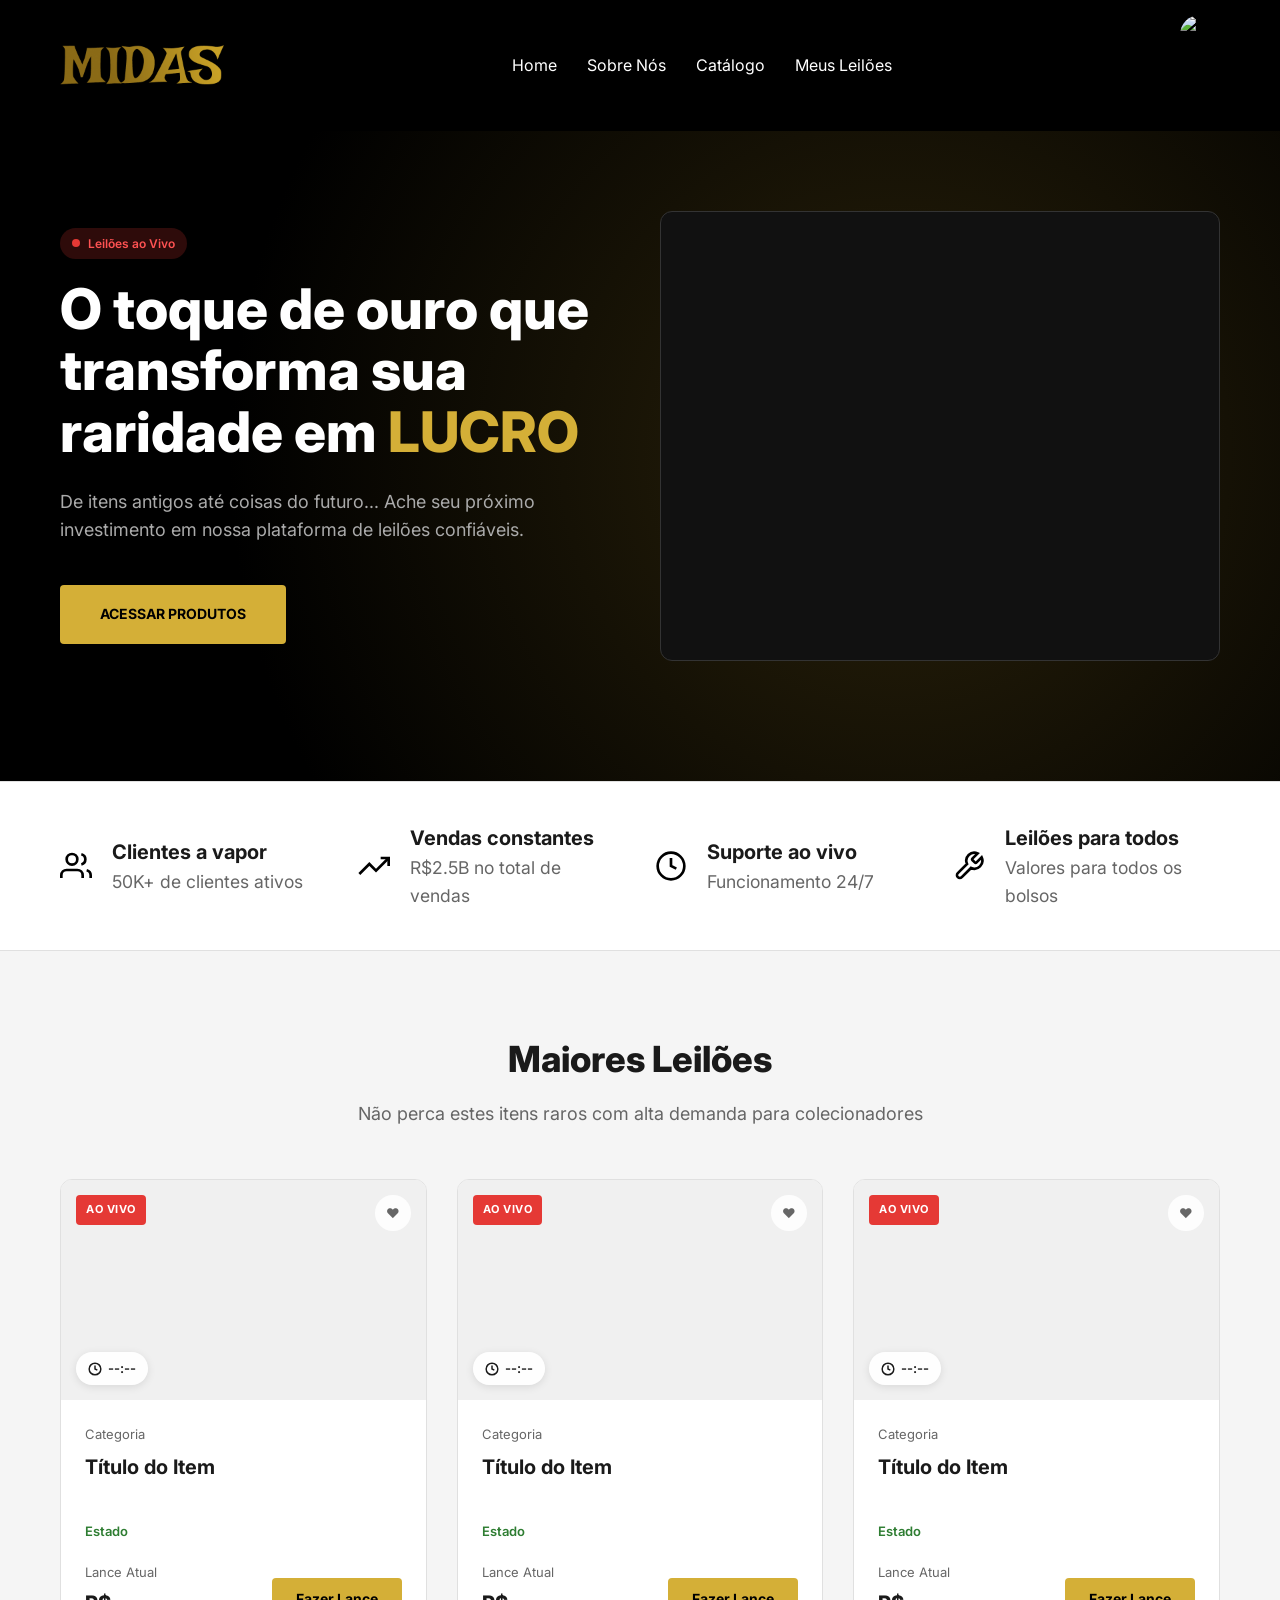
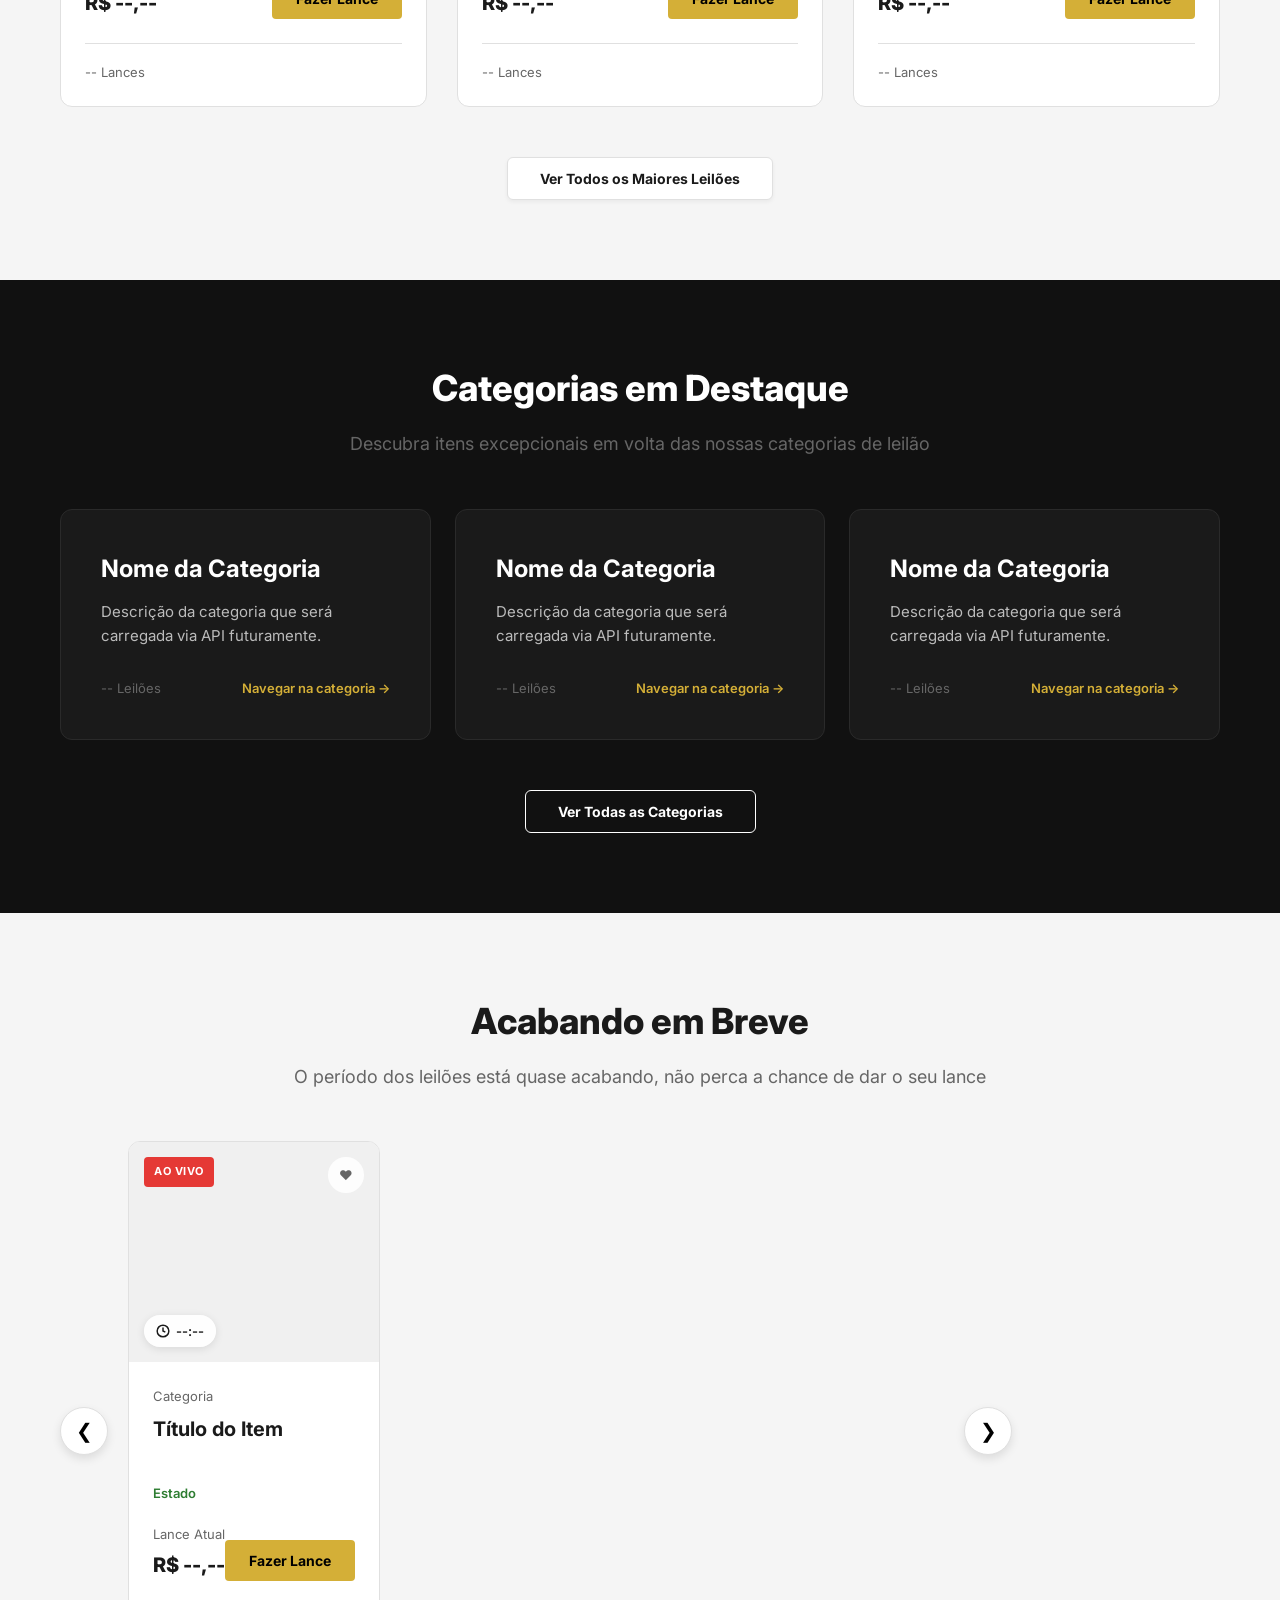
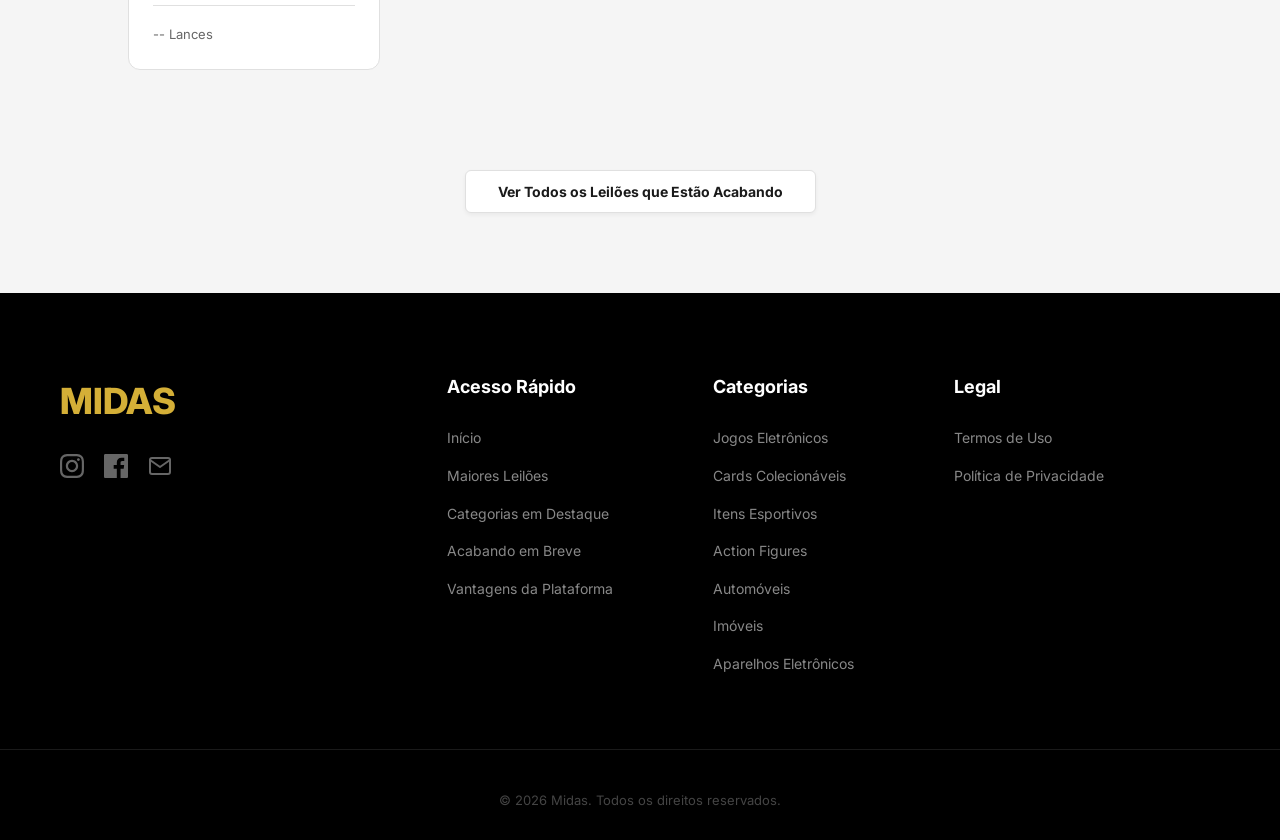
==== Midas/frontend/index.html @ 30087782 "feat(homepage-frontend): adicionando a página web da homepage" ====
<!DOCTYPE html>
<html lang="pt-BR">
<head>
    <meta charset="UTF-8">
    <meta name="viewport" content="width=device-width, initial-scale=1.0">
    <title>MIDAS - O toque de ouro em leilões</title>
    <link rel="stylesheet" href="css/style.css">
    <link rel="preconnect" href="https://fonts.googleapis.com">
    <link rel="preconnect" href="https://fonts.gstatic.com" crossorigin>
    <link href="https://fonts.googleapis.com/css2?family=Inter:wght@400;600;700;800&display=swap" rel="stylesheet">
</head>
<body>
    <header class="navbar" role="banner">
        <div class="container navbar__content">
            <a href="/" class="logo" aria-label="Midas Home">
                <img src="assets/img/logo.png" alt="MIDAS Logo">
            </a>
            <nav class="nav-links" aria-label="Navegação Principal">
                <ul>
                    <li><a href="#" aria-current="page">Home</a></li>
                    <li><a href="#">Sobre Nós</a></li>
                    <li><a href="#">Catálogo</a></li>
                    <li><a href="#">Meus Leilões</a></li>
                </ul>
            </nav>
            <div class="user-profile">
                <button aria-label="Acessar Perfil da Conta" class="profile-btn">
                    <img src="https://i.pravatar.cc/40?u=midas" alt="Foto de perfil do usuário" class="profile-img">
                </button>
            </div>
        </div>
    </header>

    <main>
        <!-- Seção Hero -->
        <section class="hero" aria-labelledby="hero-title">
            <div class="container hero__content">
                <div class="hero__text-side">
                    <div class="badge-live-label" aria-hidden="true">
                        <span class="dot"></span> Leilões ao Vivo
                    </div>
                    <h1 id="hero-title">O toque de ouro que transforma sua raridade em <span class="highlight">LUCRO</span></h1>
                    <p>De itens antigos até coisas do futuro... Ache seu próximo investimento em nossa plataforma de leilões confiáveis.</p>
                    <a href="#catalogo" class="btn-primary">Acessar produtos</a>
                </div>
                <div class="hero__image-side">
                    <div class="hero__image-placeholder" role="img" aria-label="Espaço para imagem de destaque"></div>
                </div>
            </div>
        </section>

        <!-- Seção KPIs -->
        <section class="kpis" aria-label="Estatísticas da plataforma">
            <div class="container">
                <div class="kpis__grid">
                    <div class="kpi-item">
                        <div class="kpi-icon" aria-hidden="true">
                            <svg viewBox="0 0 24 24" fill="none" stroke="black" stroke-width="2"><path d="M17 21v-2a4 4 0 0 0-4-4H5a4 4 0 0 0-4 4v2"></path><circle cx="9" cy="7" r="4"></circle><path d="M23 21v-2a4 4 0 0 0-3-3.87"></path><path d="M16 3.13a4 4 0 0 1 0 7.75"></path></svg>
                        </div>
                        <div class="kpi-info">
                            <strong>Clientes a vapor</strong>
                            <span>50K+ de clientes ativos</span>
                        </div>
                    </div>
                    <div class="kpi-item">
                        <div class="kpi-icon" aria-hidden="true">
                            <svg viewBox="0 0 24 24" fill="none" stroke="black" stroke-width="2"><polyline points="23 6 13.5 15.5 8.5 10.5 1 18"></polyline><polyline points="17 6 23 6 23 12"></polyline></svg>
                        </div>
                        <div class="kpi-info">
                            <strong>Vendas constantes</strong>
                            <span>R$2.5B no total de vendas</span>
                        </div>
                    </div>
                    <div class="kpi-item">
                        <div class="kpi-icon" aria-hidden="true">
                            <svg viewBox="0 0 24 24" fill="none" stroke="black" stroke-width="2"><circle cx="12" cy="12" r="10"></circle><polyline points="12 6 12 12 16 14"></polyline></svg>
                        </div>
                        <div class="kpi-info">
                            <strong>Suporte ao vivo</strong>
                            <span>Funcionamento 24/7</span>
                        </div>
                    </div>
                    <div class="kpi-item">
                        <div class="kpi-icon" aria-hidden="true">
                            <svg viewBox="0 0 24 24" fill="none" stroke="black" stroke-width="2"><path d="M14.7 6.3a1 1 0 0 0 0 1.4l1.6 1.6a1 1 0 0 0 1.4 0l3.77-3.77a6 6 0 0 1-7.94 7.94l-6.91 6.91a2.12 2.12 0 0 1-3-3l6.91-6.91a6 6 0 0 1 7.94-7.94l-3.76 3.76z"></path></svg>
                        </div>
                        <div class="kpi-info">
                            <strong>Leilões para todos</strong>
                            <span>Valores para todos os bolsos</span>
                        </div>
                    </div>
                </div>
            </div>
        </section>

        <!-- Seção: Maiores Leilões -->
        <section class="auctions-section" id="maiores-leiloes" aria-labelledby="title-maiores">
            <div class="container">
                <div class="section-header">
                    <h2 id="title-maiores">Maiores Leilões</h2>
                    <p>Não perca estes itens raros com alta demanda para colecionadores</p>
                </div>
                <div class="auctions-grid">
                    <!-- Template Card Padronizado (Repetido 3 vezes para layout) -->
                    <article class="auction-card">
                        <div class="card-media">
                            <span class="card-badge">AO VIVO</span>
                            <button class="card-wishlist" aria-label="Favoritar">❤</button>
                            <div class="card-timer">
                                <svg width="14" height="14" viewBox="0 0 24 24" fill="none" stroke="currentColor" stroke-width="2.5"><circle cx="12" cy="12" r="10"></circle><polyline points="12 6 12 12 16 14"></polyline></svg>
                                <span>--:--</span>
                            </div>
                        </div>
                        <div class="card-content">
                            <span class="card-category">Categoria</span>
                            <h3 class="card-title">Título do Item</h3>
                            <p class="card-status">Estado</p>
                            <div class="card-bid-info">
                                <div>
                                    <span class="bid-label">Lance Atual</span>
                                    <div class="bid-value">R$ --,--</div>
                                </div>
                                <button class="btn-bid">Fazer Lance</button>
                            </div>
                            <div class="card-footer">
                                <span class="bid-count">-- Lances</span>
                            </div>
                        </div>
                    </article>
                    <article class="auction-card">
                        <div class="card-media">
                            <span class="card-badge">AO VIVO</span>
                            <button class="card-wishlist" aria-label="Favoritar">❤</button>
                            <div class="card-timer">
                                <svg width="14" height="14" viewBox="0 0 24 24" fill="none" stroke="currentColor" stroke-width="2.5"><circle cx="12" cy="12" r="10"></circle><polyline points="12 6 12 12 16 14"></polyline></svg>
                                <span>--:--</span>
                            </div>
                        </div>
                        <div class="card-content">
                            <span class="card-category">Categoria</span>
                            <h3 class="card-title">Título do Item</h3>
                            <p class="card-status">Estado</p>
                            <div class="card-bid-info">
                                <div>
                                    <span class="bid-label">Lance Atual</span>
                                    <div class="bid-value">R$ --,--</div>
                                </div>
                                <button class="btn-bid">Fazer Lance</button>
                            </div>
                            <div class="card-footer">
                                <span class="bid-count">-- Lances</span>
                            </div>
                        </div>
                    </article>
                    <article class="auction-card">
                        <div class="card-media">
                            <span class="card-badge">AO VIVO</span>
                            <button class="card-wishlist" aria-label="Favoritar">❤</button>
                            <div class="card-timer">
                                <svg width="14" height="14" viewBox="0 0 24 24" fill="none" stroke="currentColor" stroke-width="2.5"><circle cx="12" cy="12" r="10"></circle><polyline points="12 6 12 12 16 14"></polyline></svg>
                                <span>--:--</span>
                            </div>
                        </div>
                        <div class="card-content">
                            <span class="card-category">Categoria</span>
                            <h3 class="card-title">Título do Item</h3>
                            <p class="card-status">Estado</p>
                            <div class="card-bid-info">
                                <div>
                                    <span class="bid-label">Lance Atual</span>
                                    <div class="bid-value">R$ --,--</div>
                                </div>
                                <button class="btn-bid">Fazer Lance</button>
                            </div>
                            <div class="card-footer">
                                <span class="bid-count">-- Lances</span>
                            </div>
                        </div>
                    </article>
                </div>
                <div class="section-footer">
                    <button class="btn-secondary">Ver Todos os Maiores Leilões</button>
                </div>
            </div>
        </section>

        <!-- Seção: Categorias em Destaque -->
        <section class="categories-section" aria-labelledby="title-categories">
            <div class="container">
                <div class="section-header section-header--dark">
                    <h2 id="title-categories">Categorias em Destaque</h2>
                    <p>Descubra itens excepcionais em volta das nossas categorias de leilão</p>
                </div>
                <div class="categories-grid">
                    <div class="category-card">
                        <h3>Nome da Categoria</h3>
                        <p>Descrição da categoria que será carregada via API futuramente.</p>
                        <div class="category-footer">
                            <span class="item-count">-- Leilões</span>
                            <a href="#" class="nav-link">Navegar na categoria →</a>
                        </div>
                    </div>
                    <div class="category-card">
                        <h3>Nome da Categoria</h3>
                        <p>Descrição da categoria que será carregada via API futuramente.</p>
                        <div class="category-footer">
                            <span class="item-count">-- Leilões</span>
                            <a href="#" class="nav-link">Navegar na categoria →</a>
                        </div>
                    </div>
                    <div class="category-card">
                        <h3>Nome da Categoria</h3>
                        <p>Descrição da categoria que será carregada via API futuramente.</p>
                        <div class="category-footer">
                            <span class="item-count">-- Leilões</span>
                            <a href="#" class="nav-link">Navegar na categoria →</a>
                        </div>
                    </div>
                </div>
                <div class="section-footer">
                    <button class="btn-secondary btn-secondary--white">Ver Todas as Categorias</button>
                </div>
            </div>
        </section>

        <!-- Seção: Acabando em Breve -->
        <section class="auctions-section" id="acabando-breve" aria-labelledby="title-breve">
            <div class="container">
                <div class="section-header">
                    <h2 id="title-breve">Acabando em Breve</h2>
                    <p>O período dos leilões está quase acabando, não perca a chance de dar o seu lance</p>
                </div>
                <div class="auctions-carousel">
                    <button class="carousel-control prev" aria-label="Leilão anterior">❮</button>
                    <div class="auctions-grid">
                        <!-- Template Card Padronizado (Mesmo layout do Maiores Leilões) -->
                        <article class="auction-card">
                            <div class="card-media">
                                <span class="card-badge">AO VIVO</span>
                                <button class="card-wishlist" aria-label="Favoritar">❤</button>
                                <div class="card-timer">
                                    <svg width="14" height="14" viewBox="0 0 24 24" fill="none" stroke="currentColor" stroke-width="2.5"><circle cx="12" cy="12" r="10"></circle><polyline points="12 6 12 12 16 14"></polyline></svg>
                                    <span>--:--</span>
                                </div>
                            </div>
                            <div class="card-content">
                                <span class="card-category">Categoria</span>
                                <h3 class="card-title">Título do Item</h3>
                                <p class="card-status">Estado</p>
                                <div class="card-bid-info">
                                    <div>
                                        <span class="bid-label">Lance Atual</span>
                                        <div class="bid-value">R$ --,--</div>
                                    </div>
                                    <button class="btn-bid">Fazer Lance</button>
                                </div>
                                <div class="card-footer">
                                    <span class="bid-count">-- Lances</span>
                                </div>
                            </div>
                        </article>
                    </div>
                    <button class="carousel-control next" aria-label="Próximo leilão">❯</button>
                </div>
                <div class="section-footer">
                    <button class="btn-secondary">Ver Todos os Leilões que Estão Acabando</button>
                </div>
            </div>
        </section>
    </main>

    <footer class="footer" role="contentinfo">
        <div class="container footer__content">
            <div class="footer__brand">
                <div class="logo logo--gold">MIDAS</div>
                <div class="social-links">
                    <a href="#" aria-label="Instagram">
                        <svg width="24" height="24" viewBox="0 0 24 24" fill="currentColor"><path d="M12 2.163c3.204 0 3.584.012 4.85.07 3.252.148 4.771 1.691 4.919 4.919.058 1.265.069 1.645.069 4.849 0 3.205-.012 3.584-.069 4.849-.149 3.225-1.664 4.771-4.919 4.919-1.266.058-1.644.07-4.85.07-3.204 0-3.584-.012-4.849-.07-3.26-.149-4.771-1.699-4.919-4.92-.058-1.265-.07-1.644-.07-4.849 0-3.204.013-3.583.07-4.849.149-3.227 1.664-4.771 4.919-4.919 1.266-.057 1.645-.069 4.849-.069zm0-2.163c-3.259 0-3.667.014-4.947.072-4.358.2-6.78 2.618-6.98 6.98-.059 1.281-.073 1.689-.073 4.948 0 3.259.014 3.668.072 4.948.2 4.358 2.618 6.78 6.98 6.98 1.281.058 1.689.072 4.948.072 3.259 0 3.668-.014 4.948-.072 4.354-.2 6.782-2.618 6.979-6.98.059-1.28.073-1.689.073-4.948 0-3.259-.014-3.667-.072-4.947-.196-4.354-2.617-6.78-6.979-6.98-1.281-.059-1.69-.073-4.949-.073zm0 5.838c-3.403 0-6.162 2.759-6.162 6.162s2.759 6.163 6.162 6.163 6.162-2.759 6.162-6.163-2.759-6.162-6.162-6.162zm0 10.162c-2.209 0-4-1.79-4-4 0-2.209 1.791-4 4-4s4 1.791 4 4c0 2.21-1.791 4-4 4zm6.406-11.845c-.796 0-1.441.645-1.441 1.44s.645 1.44 1.441 1.44c.795 0 1.439-.645 1.439-1.44s-.644-1.44-1.439-1.44z"/></svg>
                    </a>
                    <a href="#" aria-label="Facebook">
                        <svg width="24" height="24" viewBox="0 0 24 24" fill="currentColor"><path d="M22.675 0h-21.35c-.732 0-1.325.593-1.325 1.325v21.351c0 .731.593 1.324 1.325 1.324h11.495v-9.294h-3.128v-3.622h3.128v-2.671c0-3.1 1.893-4.788 4.659-4.788 1.325 0 2.463.099 2.795.143v3.24l-1.918.001c-1.504 0-1.795.715-1.795 1.763v2.313h3.587l-.467 3.622h-3.12v9.293h6.116c.73 0 1.323-.593 1.323-1.325v-21.35c0-.732-.593-1.325-1.325-1.325z"/></svg>
                    </a>
                    <a href="mailto:midas.leiloes@gmail.com" aria-label="E-mail">
                        <svg width="24" height="24" viewBox="0 0 24 24" fill="none" stroke="currentColor" stroke-width="2" stroke-linecap="round" stroke-linejoin="round"><path d="M4 4h16c1.1 0 2 .9 2 2v12c0 1.1-.9 2-2 2H4c-1.1 0-2-.9-2-2V6c0-1.1.9-2 2-2z"></path><polyline points="22,6 12,13 2,6"></polyline></svg>
                    </a>
                </div>
            </div>
            <div class="footer__links">
                <div class="footer__column">
                    <h3>Acesso Rápido</h3>
                    <ul>
                        <li><a href="#">Início</a></li>
                        <li><a href="#">Maiores Leilões</a></li>
                        <li><a href="#">Categorias em Destaque</a></li>
                        <li><a href="#">Acabando em Breve</a></li>
                        <li><a href="#">Vantagens da Plataforma</a></li>
                    </ul>
                </div>
                <div class="footer__column">
                    <h3>Categorias</h3>
                    <ul>
                        <li><a href="#">Jogos Eletrônicos</a></li>
                        <li><a href="#">Cards Colecionáveis</a></li>
                        <li><a href="#">Itens Esportivos</a></li>
                        <li><a href="#">Action Figures</a></li>
                        <li><a href="#">Automóveis</a></li>
                        <li><a href="#">Imóveis</a></li>
                        <li><a href="#">Aparelhos Eletrônicos</a></li>
                    </ul>
                </div>
                <div class="footer__column">
                    <h3>Legal</h3>
                    <ul>
                        <li><a href="#">Termos de Uso</a></li>
                        <li><a href="#">Política de Privacidade</a></li>
                    </ul>
                </div>
            </div>
        </div>
        <div class="footer__bottom">
            <p>&copy; 2026 Midas. Todos os direitos reservados.</p>
        </div>
    </footer>

    <script src="script.js"></script>
</body>
</html>
---- Midas/frontend/css/style.css ----
:root {
    /* Cores */
    --primary-gold: #D4AF37;
    --primary-gold-hover: #B8962E;
    --bg-dark: #000000;
    --bg-light: #FFFFFF;
    --bg-section-grey: #F5F5F5;
    --text-white: #FFFFFF;
    --text-dark: #1A1A1A;
    --text-grey: #666666;
    --card-bg: #FFFFFF;
    --border-color: #E0E0E0;
    --badge-live: #E53935;

    /* Tipografia */
    --font-main: 'Inter', -apple-system, BlinkMacSystemFont, 'Segoe UI', Roboto, sans-serif;
    
    /* Espaçamentos */
    --container-width: 1200px;
    --container-wide: 1300px;
    --section-padding: 80px 20px;
}

* {
    margin: 0;
    padding: 0;
    box-sizing: border-box;
}

body {
    font-family: var(--font-main);
    line-height: 1.6;
    color: var(--text-dark);
    background-color: var(--bg-light);
    overflow-x: hidden;
}

.container {
    max-width: var(--container-width);
    margin: 0 auto;
    padding: 0 20px;
}

.container--wide {
    max-width: var(--container-wide);
}

/* Acessibilidade */
:focus-visible {
    outline: 3px solid var(--primary-gold);
    outline-offset: 2px;
}

.sr-only {
    position: absolute;
    width: 1px;
    height: 1px;
    padding: 0;
    margin: -1px;
    overflow: hidden;
    clip: rect(0, 0, 0, 0);
    white-space: nowrap;
    border-width: 0;
}

a {
    text-decoration: none;
    color: inherit;
    transition: all 0.3s ease;
}

button {
    cursor: pointer;
    border: none;
    background: none;
    font-family: inherit;
    transition: all 0.3s ease;
}

ul {
    list-style: none;
}

img {
    max-width: 100%;
    display: block;
}

/* Navbar */
.navbar {
    background-color: var(--bg-dark);
    color: var(--text-white);
    padding: 15px 0;
    position: sticky;
    top: 0;
    z-index: 1000;
}

.navbar__content {
    display: flex;
    justify-content: space-between;
    align-items: center;
}

.logo img {
    height: 40px;
    width: auto;
}

.nav-links ul {
    display: flex;
    gap: 30px;
}

.nav-links a:hover {
    color: var(--primary-gold);
}

.profile-img {
    width: 40px;
    height: 40px;
    border-radius: 50%;
    border: none;
    transition: transform 0.3s ease, filter 0.3s ease;
}

.profile-btn:hover .profile-img {
    transform: scale(1.1);
    filter: brightness(1.2);
}

/* Hero Section */
.hero {
    background: radial-gradient(circle at 70% 50%, #2a220a 0%, #000000 70%);
    color: var(--text-white);
    padding: 80px 0 120px;
    overflow: hidden;
    position: relative;
}

.hero__content {
    display: flex;
    align-items: center;
    gap: 40px;
}

.hero__text-side {
    flex: 1;
}

.badge-live-label {
    display: inline-flex;
    align-items: center;
    gap: 8px;
    background: rgba(229, 57, 53, 0.2);
    color: #ff5252;
    padding: 6px 12px;
    border-radius: 20px;
    font-size: 12px;
    font-weight: 600;
    margin-bottom: 20px;
}

.badge-live-label .dot {
    width: 8px;
    height: 8px;
    background-color: var(--badge-live);
    border-radius: 50%;
    animation: pulse 1.5s infinite;
}

@keyframes pulse {
    0% { transform: scale(0.9); opacity: 1; }
    50% { transform: scale(1.2); opacity: 0.5; }
    100% { transform: scale(0.9); opacity: 1; }
}

.hero h1 {
    font-size: 56px;
    font-weight: 800;
    line-height: 1.1;
    margin-bottom: 24px;
}

.hero .highlight {
    color: var(--primary-gold);
}

.hero p {
    font-size: 18px;
    color: #AAA;
    margin-bottom: 40px;
    max-width: 500px;
}

.btn-primary {
    display: inline-block;
    background-color: var(--primary-gold);
    color: var(--bg-dark);
    padding: 18px 40px;
    border-radius: 4px;
    font-weight: 700;
    text-transform: uppercase;
    font-size: 14px;
    transition: all 0.4s cubic-bezier(0.25, 0.46, 0.45, 0.94);
}

.btn-primary:hover {
    background-color: var(--primary-gold-hover);
    transform: translateY(-4px);
    box-shadow: 0 10px 20px rgba(212, 175, 55, 0.3);
}

.hero__image-side {
    flex: 1;
}

.hero__image-placeholder {
    width: 100%;
    height: 450px;
    background: #111;
    border-radius: 12px;
    border: 1px solid #333;
}

/* KPIs Section */
.kpis {
    padding: 40px 0;
    background: var(--bg-light);
    border-top: 1px solid var(--border-color);
    border-bottom: 1px solid var(--border-color);
    position: relative;
    z-index: 10;
}

.kpis__grid {
    display: grid;
    grid-template-columns: repeat(4, 1fr);
    gap: 30px;
    background: transparent;
    padding: 0;
}

.kpi-item {
    display: flex;
    align-items: center;
    gap: 20px;
}

.kpi-icon {
    width: 32px;
    height: 32px;
    display: flex;
    align-items: center;
    justify-content: center;
    flex-shrink: 0;
}

.kpi-icon svg {
    width: 100%;
    height: 100%;
}

.kpi-info strong {
    display: block;
    font-size: 1.25rem;
    font-weight: 700;
}

.kpi-info span {
    font-size: 1.1rem;
    color: var(--text-grey);
}

/* Sections General */
.auctions-section {
    padding: var(--section-padding);
    background-color: var(--bg-section-grey);
}

.section-header {
    text-align: center;
    margin-bottom: 50px;
    width: 100%;
}

.section-header h2 {
    font-size: 36px;
    font-weight: 800;
    margin-bottom: 12px;
    text-align: center;
}

.section-header p {
    color: var(--text-grey);
    font-size: 18px;
    text-align: center;
}

.auctions-grid {
    display: grid;
    grid-template-columns: repeat(3, 1fr);
    gap: 30px;
    margin-bottom: 50px; /* Espaço para o botão */
}

.section-footer {
    text-align: center;
    width: 100%;
    display: flex;
    justify-content: center;
}

.btn-secondary {
    background: #FFFFFF;
    border: 1px solid #E0E0E0;
    padding: 12px 32px;
    border-radius: 6px;
    font-weight: 700;
    font-size: 14px;
    color: #1A1A1A;
    box-shadow: 0 2px 4px rgba(0,0,0,0.05);
    display: inline-block;
    transition: all 0.3s ease;
}

.btn-secondary:hover {
    background: #F5F5F5;
    border-color: #CCCCCC;
    transform: translateY(-2px);
    box-shadow: 0 4px 8px rgba(0,0,0,0.1);
}

.btn-secondary--white {
    background: transparent;
    color: #FFFFFF;
    border-color: #FFFFFF;
    box-shadow: none;
}

.btn-secondary--white:hover {
    background: rgba(255, 255, 255, 0.1);
    border-color: #FFFFFF;
}

/* Auction Card */
.auction-card {
    background: var(--card-bg);
    border: 1px solid var(--border-color);
    border-radius: 12px;
    overflow: hidden;
    transition: transform 0.3s ease, box-shadow 0.3s ease;
}

.auction-card:hover {
    transform: translateY(-8px);
    box-shadow: 0 20px 30px rgba(0,0,0,0.08);
}

.card-media {
    position: relative;
    height: 220px;
    background: #F0F0F0;
}

.card-badge {
    position: absolute;
    top: 15px;
    left: 15px;
    background: var(--badge-live);
    color: white;
    padding: 6px 10px;
    border-radius: 4px;
    font-size: 11px;
    font-weight: 700;
    letter-spacing: 0.5px;
}

.card-wishlist {
    position: absolute;
    top: 15px;
    right: 15px;
    background: rgba(255,255,255,0.9);
    width: 36px;
    height: 36px;
    border-radius: 50%;
    display: flex;
    align-items: center;
    justify-content: center;
    color: #666;
}

.card-timer {
    position: absolute;
    bottom: 15px;
    left: 15px;
    background: rgba(255,255,255,0.95);
    padding: 6px 12px;
    border-radius: 20px;
    font-size: 13px;
    font-weight: 600;
    display: flex;
    align-items: center;
    gap: 6px;
    box-shadow: 0 2px 8px rgba(0,0,0,0.1);
}

.card-content {
    padding: 24px;
}

.card-category {
    font-size: 13px;
    color: var(--text-grey);
    margin-bottom: 8px;
    display: block;
}

.card-title {
    font-size: 20px;
    font-weight: 700;
    margin-bottom: 12px;
    height: 56px;
    line-height: 1.4;
    overflow: hidden;
}

.card-status {
    font-size: 13px;
    color: #2E7D32;
    font-weight: 600;
    margin-bottom: 20px;
}

.card-bid-info {
    display: flex;
    justify-content: space-between;
    align-items: flex-end;
    margin-bottom: 24px;
}

.bid-label {
    font-size: 13px;
    color: var(--text-grey);
    display: block;
    margin-bottom: 4px;
}

.bid-value {
    font-size: 20px;
    font-weight: 800;
}

.btn-bid {
    background: var(--primary-gold);
    color: var(--bg-dark);
    padding: 12px 24px;
    border-radius: 4px;
    font-weight: 700;
    font-size: 14px;
}

.btn-bid:hover {
    background: var(--primary-gold-hover);
}

.card-footer {
    display: flex;
    justify-content: space-between;
    align-items: center;
    padding-top: 18px;
    border-top: 1px solid var(--border-color);
}

.bid-count {
    font-size: 13px;
    color: var(--text-grey);
}

/* Categories Section */
.categories-section {
    background-color: #111;
    color: var(--text-white);
    padding: var(--section-padding);
}

.categories-grid {
    display: grid;
    grid-template-columns: repeat(3, 1fr);
    gap: 24px;
    margin-bottom: 50px;
}

.category-card {
    background: #1A1A1A;
    padding: 40px;
    border-radius: 12px;
    border: 1px solid #2A2A2A;
    transition: all 0.3s ease;
}

.category-card:hover {
    border-color: #FFFFFF;
    background: #222;
    transform: translateY(-5px);
}

.category-card h3 {
    color: #FFFFFF;
    font-size: 24px;
    margin-bottom: 12px;
    text-align: left;
}

.category-card p {
    font-size: 15px;
    color: #BBBBBB;
    margin-bottom: 30px;
    line-height: 1.6;
    text-align: left;
}

.category-footer {
    display: flex;
    justify-content: space-between;
    align-items: center;
}

.item-count {
    font-size: 13px;
    color: #666;
}

.nav-link {
    color: var(--primary-gold);
    font-weight: 600;
    font-size: 13px;
}

/* Carrossel */
.auctions-carousel {
    position: relative;
    display: flex;
    align-items: center;
    gap: 20px;
    margin-bottom: 50px;
}

.carousel-control {
    flex-shrink: 0;
    width: 48px;
    height: 48px;
    border-radius: 50%;
    border: 1px solid var(--border-color);
    background: white;
    display: flex;
    align-items: center;
    justify-content: center;
    box-shadow: 0 4px 10px rgba(0,0,0,0.1);
    z-index: 5;
    font-size: 20px;
}

.carousel-control:hover {
    background: var(--primary-gold);
    color: var(--bg-dark);
    border-color: var(--primary-gold);
}

#grid-breve {
    flex: 1;
    margin-bottom: 0; /* No carrossel o margin é do container */
}

/* Footer */
.footer {
    background: var(--bg-dark);
    color: var(--text-white);
    padding: 80px 0 30px;
}

.footer__content {
    display: flex;
    justify-content: space-between;
    margin-bottom: 60px;
}

.footer__brand {
    flex: 1;
}

.logo--gold {
    color: var(--primary-gold);
    font-size: 36px;
    font-weight: 800;
    margin-bottom: 24px;
}

.social-links {
    display: flex;
    gap: 20px;
}

.social-links a {
    color: #666;
}

.social-links a:hover {
    color: var(--primary-gold);
}

.footer__links {
    display: flex;
    gap: 100px;
    flex: 2;
}

.footer__column h3 {
    font-size: 18px;
    margin-bottom: 24px;
    color: var(--text-white);
    font-weight: 700;
}

.footer__column ul li {
    margin-bottom: 12px;
}

.footer__column a {
    color: #888;
    font-size: 14px;
}

.footer__column a:hover {
    color: var(--primary-gold);
}

.footer__bottom {
    text-align: center;
    padding-top: 40px;
    border-top: 1px solid #1A1A1A;
    color: #444;
    font-size: 13px;
}

/* Responsive */
@media (max-width: 1100px) {
    .kpis__grid {
        grid-template-columns: repeat(2, 1fr);
    }
}

@media (max-width: 992px) {
    .auctions-grid, .categories-grid {
        grid-template-columns: repeat(2, 1fr);
    }
    .hero h1 {
        font-size: 42px;
    }
}

@media (max-width: 600px) {
    .auctions-grid, .categories-grid, .kpis__grid {
        grid-template-columns: 1fr;
    }
    .nav-links {
        display: none;
    }
    .footer__content {
        flex-direction: column;
        gap: 40px;
    }
    .footer__links {
        flex-direction: column;
        gap: 40px;
    }
}
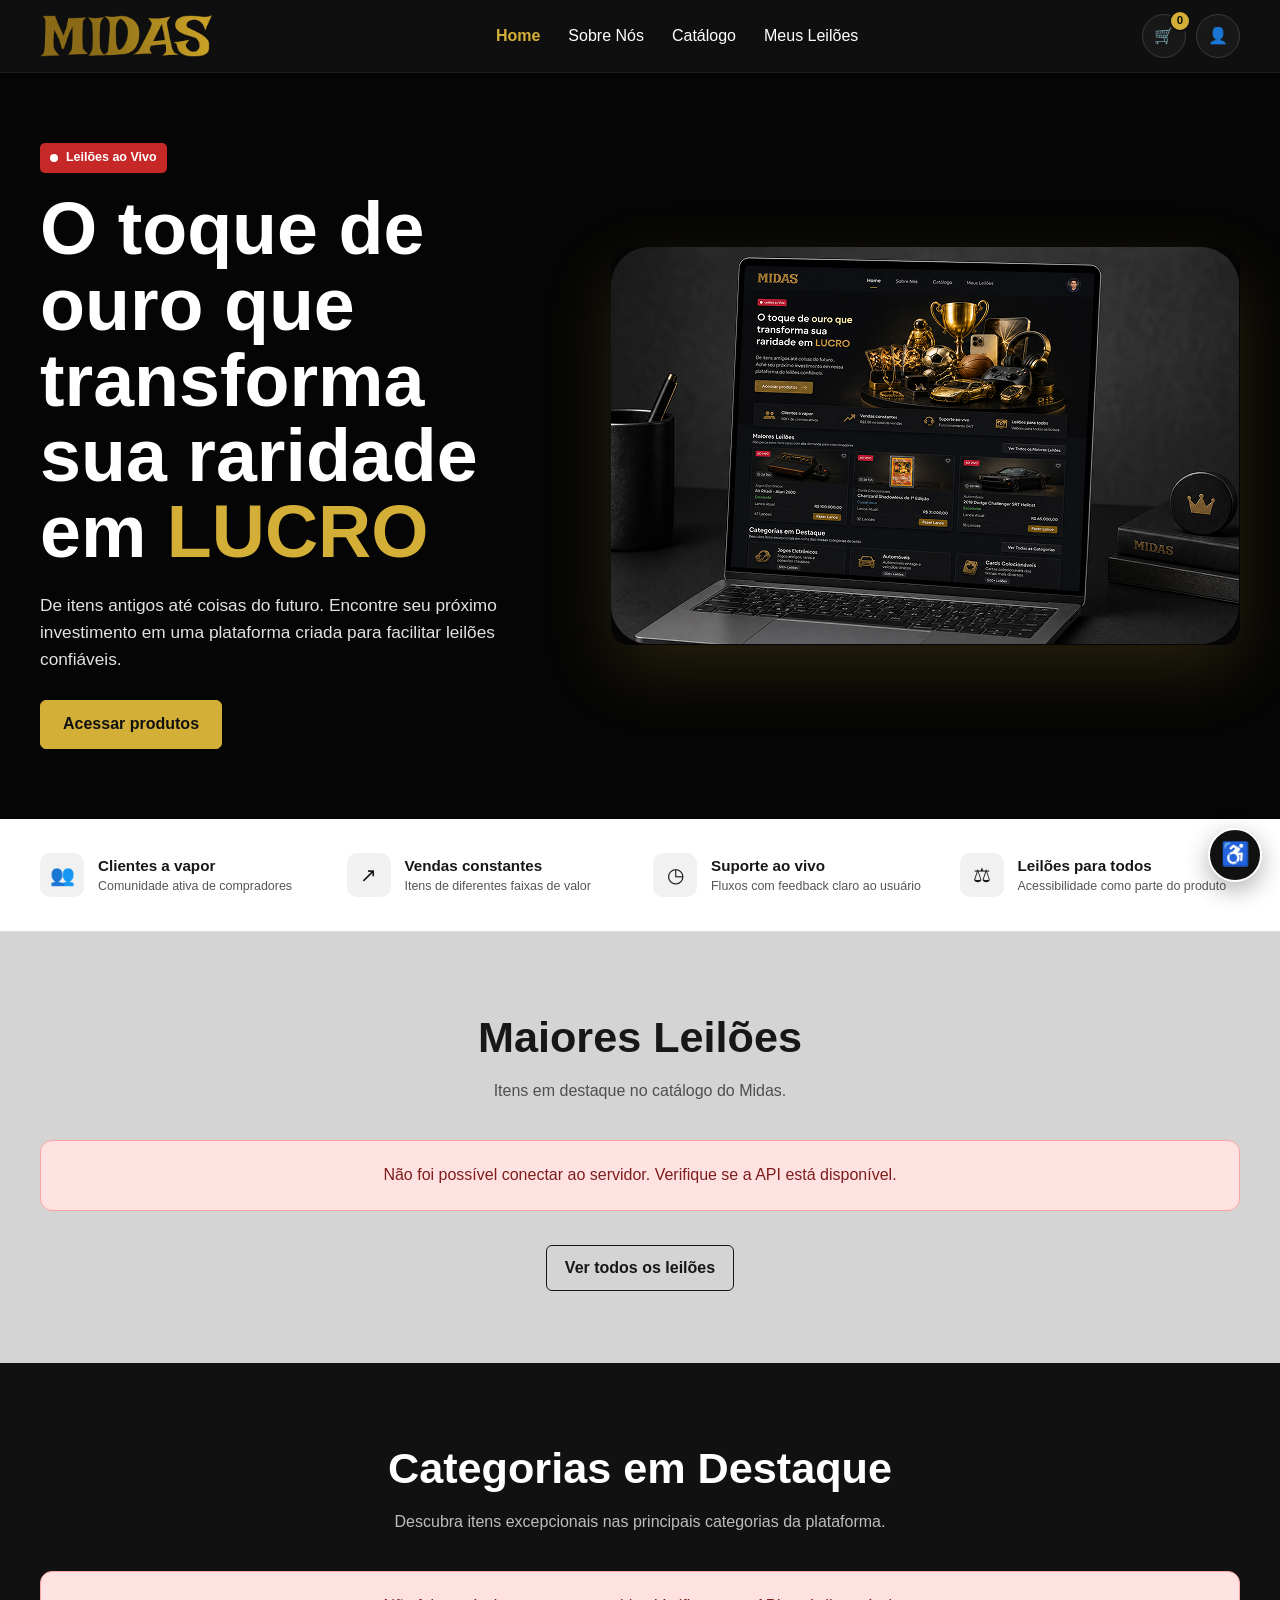
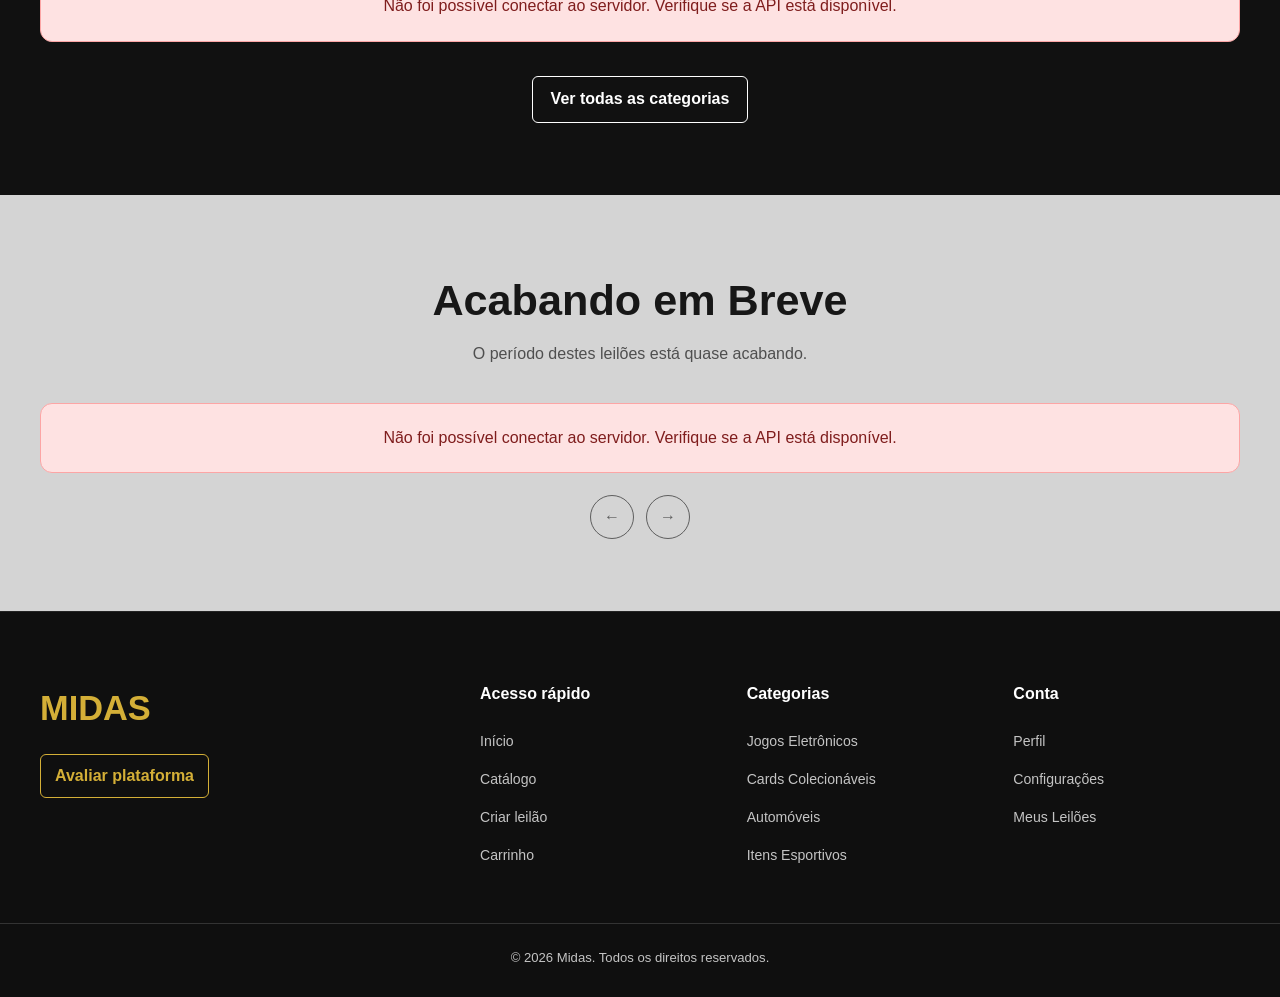
==== commit 08cf97da: "feat: implementa páginas e estrutura do frontend" ====
--- a/Midas/frontend/index.html
+++ b/Midas/frontend/index.html
@@ -3,325 +3,81 @@
 <head>
     <meta charset="UTF-8">
     <meta name="viewport" content="width=device-width, initial-scale=1.0">
-    <title>MIDAS - O toque de ouro em leilões</title>
+    <meta name="description" content="Midas, plataforma de leilões online e compra imediata de itens selecionados.">
+    <title>Midas - O toque de ouro em leilões</title>
     <link rel="stylesheet" href="css/style.css">
-    <link rel="preconnect" href="https://fonts.googleapis.com">
-    <link rel="preconnect" href="https://fonts.gstatic.com" crossorigin>
-    <link href="https://fonts.googleapis.com/css2?family=Inter:wght@400;600;700;800&display=swap" rel="stylesheet">
+    <link rel="stylesheet" href="css/home.css">
 </head>
-<body>
-    <header class="navbar" role="banner">
-        <div class="container navbar__content">
-            <a href="/" class="logo" aria-label="Midas Home">
-                <img src="assets/img/logo.png" alt="MIDAS Logo">
-            </a>
-            <nav class="nav-links" aria-label="Navegação Principal">
-                <ul>
-                    <li><a href="#" aria-current="page">Home</a></li>
-                    <li><a href="#">Sobre Nós</a></li>
-                    <li><a href="#">Catálogo</a></li>
-                    <li><a href="#">Meus Leilões</a></li>
-                </ul>
-            </nav>
-            <div class="user-profile">
-                <button aria-label="Acessar Perfil da Conta" class="profile-btn">
-                    <img src="https://i.pravatar.cc/40?u=midas" alt="Foto de perfil do usuário" class="profile-img">
-                </button>
-            </div>
-        </div>
-    </header>
+<body class="home-page" data-root="." data-page="home">
+    <a class="skip-link" href="#conteudo-principal">Pular para o conteúdo principal</a>
+    <header class="navbar" data-site-header></header>
 
-    <main>
-        <!-- Seção Hero -->
+    <main id="conteudo-principal" tabindex="-1">
+        <p id="home-status" class="sr-only" role="status" aria-live="polite"></p>
         <section class="hero" aria-labelledby="hero-title">
             <div class="container hero__content">
                 <div class="hero__text-side">
-                    <div class="badge-live-label" aria-hidden="true">
-                        <span class="dot"></span> Leilões ao Vivo
-                    </div>
+                    <div class="badge-live-label"><span class="dot" aria-hidden="true"></span> Leilões ao Vivo</div>
                     <h1 id="hero-title">O toque de ouro que transforma sua raridade em <span class="highlight">LUCRO</span></h1>
-                    <p>De itens antigos até coisas do futuro... Ache seu próximo investimento em nossa plataforma de leilões confiáveis.</p>
-                    <a href="#catalogo" class="btn-primary">Acessar produtos</a>
+                    <p>De itens antigos até coisas do futuro. Encontre seu próximo investimento em uma plataforma criada para facilitar leilões confiáveis.</p>
+                    <a href="html/catalogo.html" class="btn-primary">Acessar produtos</a>
                 </div>
                 <div class="hero__image-side">
-                    <div class="hero__image-placeholder" role="img" aria-label="Espaço para imagem de destaque"></div>
+                    <img src="assets/img/homeScreen.png" alt="Notebook exibindo a plataforma de leilões Midas">
                 </div>
             </div>
         </section>
 
-        <!-- Seção KPIs -->
-        <section class="kpis" aria-label="Estatísticas da plataforma">
-            <div class="container">
-                <div class="kpis__grid">
-                    <div class="kpi-item">
-                        <div class="kpi-icon" aria-hidden="true">
-                            <svg viewBox="0 0 24 24" fill="none" stroke="black" stroke-width="2"><path d="M17 21v-2a4 4 0 0 0-4-4H5a4 4 0 0 0-4 4v2"></path><circle cx="9" cy="7" r="4"></circle><path d="M23 21v-2a4 4 0 0 0-3-3.87"></path><path d="M16 3.13a4 4 0 0 1 0 7.75"></path></svg>
-                        </div>
-                        <div class="kpi-info">
-                            <strong>Clientes a vapor</strong>
-                            <span>50K+ de clientes ativos</span>
-                        </div>
-                    </div>
-                    <div class="kpi-item">
-                        <div class="kpi-icon" aria-hidden="true">
-                            <svg viewBox="0 0 24 24" fill="none" stroke="black" stroke-width="2"><polyline points="23 6 13.5 15.5 8.5 10.5 1 18"></polyline><polyline points="17 6 23 6 23 12"></polyline></svg>
-                        </div>
-                        <div class="kpi-info">
-                            <strong>Vendas constantes</strong>
-                            <span>R$2.5B no total de vendas</span>
-                        </div>
-                    </div>
-                    <div class="kpi-item">
-                        <div class="kpi-icon" aria-hidden="true">
-                            <svg viewBox="0 0 24 24" fill="none" stroke="black" stroke-width="2"><circle cx="12" cy="12" r="10"></circle><polyline points="12 6 12 12 16 14"></polyline></svg>
-                        </div>
-                        <div class="kpi-info">
-                            <strong>Suporte ao vivo</strong>
-                            <span>Funcionamento 24/7</span>
-                        </div>
-                    </div>
-                    <div class="kpi-item">
-                        <div class="kpi-icon" aria-hidden="true">
-                            <svg viewBox="0 0 24 24" fill="none" stroke="black" stroke-width="2"><path d="M14.7 6.3a1 1 0 0 0 0 1.4l1.6 1.6a1 1 0 0 0 1.4 0l3.77-3.77a6 6 0 0 1-7.94 7.94l-6.91 6.91a2.12 2.12 0 0 1-3-3l6.91-6.91a6 6 0 0 1 7.94-7.94l-3.76 3.76z"></path></svg>
-                        </div>
-                        <div class="kpi-info">
-                            <strong>Leilões para todos</strong>
-                            <span>Valores para todos os bolsos</span>
-                        </div>
-                    </div>
-                </div>
+        <section class="kpis" aria-label="Destaques da plataforma">
+            <div class="container kpis__grid">
+                <article class="kpi-item"><div class="kpi-icon" aria-hidden="true">👥</div><div class="kpi-info"><strong>Clientes a vapor</strong><span>Comunidade ativa de compradores</span></div></article>
+                <article class="kpi-item"><div class="kpi-icon" aria-hidden="true">↗</div><div class="kpi-info"><strong>Vendas constantes</strong><span>Itens de diferentes faixas de valor</span></div></article>
+                <article class="kpi-item"><div class="kpi-icon" aria-hidden="true">◷</div><div class="kpi-info"><strong>Suporte ao vivo</strong><span>Fluxos com feedback claro ao usuário</span></div></article>
+                <article class="kpi-item"><div class="kpi-icon" aria-hidden="true">⚖</div><div class="kpi-info"><strong>Leilões para todos</strong><span>Acessibilidade como parte do produto</span></div></article>
             </div>
         </section>
 
-        <!-- Seção: Maiores Leilões -->
-        <section class="auctions-section" id="maiores-leiloes" aria-labelledby="title-maiores">
+        <section class="auctions-section" id="maiores-leiloes" aria-labelledby="featured-title">
             <div class="container">
-                <div class="section-header">
-                    <h2 id="title-maiores">Maiores Leilões</h2>
-                    <p>Não perca estes itens raros com alta demanda para colecionadores</p>
-                </div>
-                <div class="auctions-grid">
-                    <!-- Template Card Padronizado (Repetido 3 vezes para layout) -->
-                    <article class="auction-card">
-                        <div class="card-media">
-                            <span class="card-badge">AO VIVO</span>
-                            <button class="card-wishlist" aria-label="Favoritar">❤</button>
-                            <div class="card-timer">
-                                <svg width="14" height="14" viewBox="0 0 24 24" fill="none" stroke="currentColor" stroke-width="2.5"><circle cx="12" cy="12" r="10"></circle><polyline points="12 6 12 12 16 14"></polyline></svg>
-                                <span>--:--</span>
-                            </div>
-                        </div>
-                        <div class="card-content">
-                            <span class="card-category">Categoria</span>
-                            <h3 class="card-title">Título do Item</h3>
-                            <p class="card-status">Estado</p>
-                            <div class="card-bid-info">
-                                <div>
-                                    <span class="bid-label">Lance Atual</span>
-                                    <div class="bid-value">R$ --,--</div>
-                                </div>
-                                <button class="btn-bid">Fazer Lance</button>
-                            </div>
-                            <div class="card-footer">
-                                <span class="bid-count">-- Lances</span>
-                            </div>
-                        </div>
-                    </article>
-                    <article class="auction-card">
-                        <div class="card-media">
-                            <span class="card-badge">AO VIVO</span>
-                            <button class="card-wishlist" aria-label="Favoritar">❤</button>
-                            <div class="card-timer">
-                                <svg width="14" height="14" viewBox="0 0 24 24" fill="none" stroke="currentColor" stroke-width="2.5"><circle cx="12" cy="12" r="10"></circle><polyline points="12 6 12 12 16 14"></polyline></svg>
-                                <span>--:--</span>
-                            </div>
-                        </div>
-                        <div class="card-content">
-                            <span class="card-category">Categoria</span>
-                            <h3 class="card-title">Título do Item</h3>
-                            <p class="card-status">Estado</p>
-                            <div class="card-bid-info">
-                                <div>
-                                    <span class="bid-label">Lance Atual</span>
-                                    <div class="bid-value">R$ --,--</div>
-                                </div>
-                                <button class="btn-bid">Fazer Lance</button>
-                            </div>
-                            <div class="card-footer">
-                                <span class="bid-count">-- Lances</span>
-                            </div>
-                        </div>
-                    </article>
-                    <article class="auction-card">
-                        <div class="card-media">
-                            <span class="card-badge">AO VIVO</span>
-                            <button class="card-wishlist" aria-label="Favoritar">❤</button>
-                            <div class="card-timer">
-                                <svg width="14" height="14" viewBox="0 0 24 24" fill="none" stroke="currentColor" stroke-width="2.5"><circle cx="12" cy="12" r="10"></circle><polyline points="12 6 12 12 16 14"></polyline></svg>
-                                <span>--:--</span>
-                            </div>
-                        </div>
-                        <div class="card-content">
-                            <span class="card-category">Categoria</span>
-                            <h3 class="card-title">Título do Item</h3>
-                            <p class="card-status">Estado</p>
-                            <div class="card-bid-info">
-                                <div>
-                                    <span class="bid-label">Lance Atual</span>
-                                    <div class="bid-value">R$ --,--</div>
-                                </div>
-                                <button class="btn-bid">Fazer Lance</button>
-                            </div>
-                            <div class="card-footer">
-                                <span class="bid-count">-- Lances</span>
-                            </div>
-                        </div>
-                    </article>
-                </div>
-                <div class="section-footer">
-                    <button class="btn-secondary">Ver Todos os Maiores Leilões</button>
-                </div>
+                <header class="section-header">
+                    <h2 id="featured-title">Maiores Leilões</h2>
+                    <p>Itens em destaque no catálogo do Midas.</p>
+                </header>
+                <div id="featured-grid" class="auctions-grid" aria-live="polite"></div>
+                <div class="section-footer"><a class="btn-secondary" href="html/catalogo.html">Ver todos os leilões</a></div>
             </div>
         </section>
 
-        <!-- Seção: Categorias em Destaque -->
-        <section class="categories-section" aria-labelledby="title-categories">
+        <section class="categories-section" id="categorias-destaque" aria-labelledby="categories-title">
             <div class="container">
-                <div class="section-header section-header--dark">
-                    <h2 id="title-categories">Categorias em Destaque</h2>
-                    <p>Descubra itens excepcionais em volta das nossas categorias de leilão</p>
-                </div>
-                <div class="categories-grid">
-                    <div class="category-card">
-                        <h3>Nome da Categoria</h3>
-                        <p>Descrição da categoria que será carregada via API futuramente.</p>
-                        <div class="category-footer">
-                            <span class="item-count">-- Leilões</span>
-                            <a href="#" class="nav-link">Navegar na categoria →</a>
-                        </div>
-                    </div>
-                    <div class="category-card">
-                        <h3>Nome da Categoria</h3>
-                        <p>Descrição da categoria que será carregada via API futuramente.</p>
-                        <div class="category-footer">
-                            <span class="item-count">-- Leilões</span>
-                            <a href="#" class="nav-link">Navegar na categoria →</a>
-                        </div>
-                    </div>
-                    <div class="category-card">
-                        <h3>Nome da Categoria</h3>
-                        <p>Descrição da categoria que será carregada via API futuramente.</p>
-                        <div class="category-footer">
-                            <span class="item-count">-- Leilões</span>
-                            <a href="#" class="nav-link">Navegar na categoria →</a>
-                        </div>
-                    </div>
-                </div>
-                <div class="section-footer">
-                    <button class="btn-secondary btn-secondary--white">Ver Todas as Categorias</button>
-                </div>
+                <header class="section-header section-header--dark">
+                    <h2 id="categories-title">Categorias em Destaque</h2>
+                    <p>Descubra itens excepcionais nas principais categorias da plataforma.</p>
+                </header>
+                <div id="categories-grid" class="categories-grid" aria-live="polite"></div>
+                <div class="section-footer"><a class="btn-secondary" href="html/catalogo.html">Ver todas as categorias</a></div>
             </div>
         </section>
 
-        <!-- Seção: Acabando em Breve -->
-        <section class="auctions-section" id="acabando-breve" aria-labelledby="title-breve">
+        <section class="auctions-section" id="acabando-breve" aria-labelledby="ending-title">
             <div class="container">
-                <div class="section-header">
-                    <h2 id="title-breve">Acabando em Breve</h2>
-                    <p>O período dos leilões está quase acabando, não perca a chance de dar o seu lance</p>
-                </div>
-                <div class="auctions-carousel">
-                    <button class="carousel-control prev" aria-label="Leilão anterior">❮</button>
-                    <div class="auctions-grid">
-                        <!-- Template Card Padronizado (Mesmo layout do Maiores Leilões) -->
-                        <article class="auction-card">
-                            <div class="card-media">
-                                <span class="card-badge">AO VIVO</span>
-                                <button class="card-wishlist" aria-label="Favoritar">❤</button>
-                                <div class="card-timer">
-                                    <svg width="14" height="14" viewBox="0 0 24 24" fill="none" stroke="currentColor" stroke-width="2.5"><circle cx="12" cy="12" r="10"></circle><polyline points="12 6 12 12 16 14"></polyline></svg>
-                                    <span>--:--</span>
-                                </div>
-                            </div>
-                            <div class="card-content">
-                                <span class="card-category">Categoria</span>
-                                <h3 class="card-title">Título do Item</h3>
-                                <p class="card-status">Estado</p>
-                                <div class="card-bid-info">
-                                    <div>
-                                        <span class="bid-label">Lance Atual</span>
-                                        <div class="bid-value">R$ --,--</div>
-                                    </div>
-                                    <button class="btn-bid">Fazer Lance</button>
-                                </div>
-                                <div class="card-footer">
-                                    <span class="bid-count">-- Lances</span>
-                                </div>
-                            </div>
-                        </article>
+                <header class="section-header">
+                    <h2 id="ending-title">Acabando em Breve</h2>
+                    <p>O período destes leilões está quase acabando.</p>
+                </header>
+                <div class="carousel-wrapper">
+                    <div id="ending-grid" class="auctions-grid auctions-grid--carousel" aria-live="polite"></div>
+                    <div class="carousel-controls" aria-label="Controles do carrossel">
+                        <button class="carousel-control prev" type="button" aria-label="Ver itens anteriores" aria-controls="ending-grid">←</button>
+                        <button class="carousel-control next" type="button" aria-label="Ver próximos itens" aria-controls="ending-grid">→</button>
                     </div>
-                    <button class="carousel-control next" aria-label="Próximo leilão">❯</button>
-                </div>
-                <div class="section-footer">
-                    <button class="btn-secondary">Ver Todos os Leilões que Estão Acabando</button>
                 </div>
             </div>
         </section>
     </main>
 
-    <footer class="footer" role="contentinfo">
-        <div class="container footer__content">
-            <div class="footer__brand">
-                <div class="logo logo--gold">MIDAS</div>
-                <div class="social-links">
-                    <a href="#" aria-label="Instagram">
-                        <svg width="24" height="24" viewBox="0 0 24 24" fill="currentColor"><path d="M12 2.163c3.204 0 3.584.012 4.85.07 3.252.148 4.771 1.691 4.919 4.919.058 1.265.069 1.645.069 4.849 0 3.205-.012 3.584-.069 4.849-.149 3.225-1.664 4.771-4.919 4.919-1.266.058-1.644.07-4.85.07-3.204 0-3.584-.012-4.849-.07-3.26-.149-4.771-1.699-4.919-4.92-.058-1.265-.07-1.644-.07-4.849 0-3.204.013-3.583.07-4.849.149-3.227 1.664-4.771 4.919-4.919 1.266-.057 1.645-.069 4.849-.069zm0-2.163c-3.259 0-3.667.014-4.947.072-4.358.2-6.78 2.618-6.98 6.98-.059 1.281-.073 1.689-.073 4.948 0 3.259.014 3.668.072 4.948.2 4.358 2.618 6.78 6.98 6.98 1.281.058 1.689.072 4.948.072 3.259 0 3.668-.014 4.948-.072 4.354-.2 6.782-2.618 6.979-6.98.059-1.28.073-1.689.073-4.948 0-3.259-.014-3.667-.072-4.947-.196-4.354-2.617-6.78-6.979-6.98-1.281-.059-1.69-.073-4.949-.073zm0 5.838c-3.403 0-6.162 2.759-6.162 6.162s2.759 6.163 6.162 6.163 6.162-2.759 6.162-6.163-2.759-6.162-6.162-6.162zm0 10.162c-2.209 0-4-1.79-4-4 0-2.209 1.791-4 4-4s4 1.791 4 4c0 2.21-1.791 4-4 4zm6.406-11.845c-.796 0-1.441.645-1.441 1.44s.645 1.44 1.441 1.44c.795 0 1.439-.645 1.439-1.44s-.644-1.44-1.439-1.44z"/></svg>
-                    </a>
-                    <a href="#" aria-label="Facebook">
-                        <svg width="24" height="24" viewBox="0 0 24 24" fill="currentColor"><path d="M22.675 0h-21.35c-.732 0-1.325.593-1.325 1.325v21.351c0 .731.593 1.324 1.325 1.324h11.495v-9.294h-3.128v-3.622h3.128v-2.671c0-3.1 1.893-4.788 4.659-4.788 1.325 0 2.463.099 2.795.143v3.24l-1.918.001c-1.504 0-1.795.715-1.795 1.763v2.313h3.587l-.467 3.622h-3.12v9.293h6.116c.73 0 1.323-.593 1.323-1.325v-21.35c0-.732-.593-1.325-1.325-1.325z"/></svg>
-                    </a>
-                    <a href="mailto:midas.leiloes@gmail.com" aria-label="E-mail">
-                        <svg width="24" height="24" viewBox="0 0 24 24" fill="none" stroke="currentColor" stroke-width="2" stroke-linecap="round" stroke-linejoin="round"><path d="M4 4h16c1.1 0 2 .9 2 2v12c0 1.1-.9 2-2 2H4c-1.1 0-2-.9-2-2V6c0-1.1.9-2 2-2z"></path><polyline points="22,6 12,13 2,6"></polyline></svg>
-                    </a>
-                </div>
-            </div>
-            <div class="footer__links">
-                <div class="footer__column">
-                    <h3>Acesso Rápido</h3>
-                    <ul>
-                        <li><a href="#">Início</a></li>
-                        <li><a href="#">Maiores Leilões</a></li>
-                        <li><a href="#">Categorias em Destaque</a></li>
-                        <li><a href="#">Acabando em Breve</a></li>
-                        <li><a href="#">Vantagens da Plataforma</a></li>
-                    </ul>
-                </div>
-                <div class="footer__column">
-                    <h3>Categorias</h3>
-                    <ul>
-                        <li><a href="#">Jogos Eletrônicos</a></li>
-                        <li><a href="#">Cards Colecionáveis</a></li>
-                        <li><a href="#">Itens Esportivos</a></li>
-                        <li><a href="#">Action Figures</a></li>
-                        <li><a href="#">Automóveis</a></li>
-                        <li><a href="#">Imóveis</a></li>
-                        <li><a href="#">Aparelhos Eletrônicos</a></li>
-                    </ul>
-                </div>
-                <div class="footer__column">
-                    <h3>Legal</h3>
-                    <ul>
-                        <li><a href="#">Termos de Uso</a></li>
-                        <li><a href="#">Política de Privacidade</a></li>
-                    </ul>
-                </div>
-            </div>
-        </div>
-        <div class="footer__bottom">
-            <p>&copy; 2026 Midas. Todos os direitos reservados.</p>
-        </div>
-    </footer>
-
-    <script src="script.js"></script>
+    <footer class="footer" data-site-footer></footer>
+    <script type="module" src="js/main.js"></script>
+    <script type="module" src="js/pages/home.js"></script>
 </body>
 </html>
--- a/Midas/frontend/css/style.css
+++ b/Midas/frontend/css/style.css
@@ -1,54 +1,181 @@
 :root {
-    /* Cores */
     --primary-gold: #D4AF37;
-    --primary-gold-hover: #B8962E;
+    --primary-gold-hover: #E2C45E;
+    --gold-ink: #745C00;
+    --bg-dark: #0F0F0F;
+    --bg-dark-elevated: #181818;
+    --bg-dark-soft: #222222;
+    --bg-light: #FFFFFF;
+    --bg-section-grey: #EFEFEF;
+    --text-white: #FFFFFF;
+    --text-dark: #171717;
+    --text-grey: #5E5E5E;
+    --text-muted-dark: #C4C4C4;
+    --card-bg: #FFFFFF;
+    --border-color: #D7D7D7;
+    --border-dark: #3B3B3B;
+    --badge-live: #C62828;
+    --success: #166534;
+    --success-bg: #DCFCE7;
+    --danger: #B91C1C;
+    --danger-bg: #FEE2E2;
+    --info-bg: #E8EEF9;
+    --focus-light: #FFFFFF;
+    --focus-dark: #111111;
+    --font-main: 'Inter', -apple-system, BlinkMacSystemFont, 'Segoe UI', Roboto, sans-serif;
+    --container-width: 1200px;
+    --container-wide: 1320px;
+    --section-padding: 72px 20px;
+    --radius-sm: 6px;
+    --radius-md: 12px;
+    --radius-lg: 18px;
+    --shadow-card: 0 18px 38px rgba(0, 0, 0, 0.14);
+}
+
+html[data-theme='light'] {
+    --bg-dark: #F7F7F7;
+    --bg-dark-elevated: #FFFFFF;
+    --bg-dark-soft: #E9E9E9;
+    --text-white: #111111;
+    --text-muted-dark: #444444;
+    --border-dark: #B8B8B8;
+}
+
+html[data-contrast='high'] {
+    --primary-gold: #FFD84D;
+    --primary-gold-hover: #FFE77F;
     --bg-dark: #000000;
-    --bg-light: #FFFFFF;
-    --bg-section-grey: #F5F5F5;
+    --bg-dark-elevated: #000000;
+    --bg-dark-soft: #111111;
     --text-white: #FFFFFF;
-    --text-dark: #1A1A1A;
-    --text-grey: #666666;
-    --card-bg: #FFFFFF;
-    --border-color: #E0E0E0;
-    --badge-live: #E53935;
-
-    /* Tipografia */
-    --font-main: 'Inter', -apple-system, BlinkMacSystemFont, 'Segoe UI', Roboto, sans-serif;
-    
-    /* Espaçamentos */
-    --container-width: 1200px;
-    --container-wide: 1300px;
-    --section-padding: 80px 20px;
-}
+    --text-muted-dark: #FFFFFF;
+    --border-dark: #FFFFFF;
+    --border-color: #111111;
+}
+
+html[data-font-size='small'] { font-size: 15px; }
+html[data-font-size='medium'] { font-size: 16px; }
+html[data-font-size='large'] { font-size: 18px; }
+html[data-font-size='xlarge'] { font-size: 20px; }
+
+html[data-color-vision='protanopia'] body > :not(.accessibility-fab):not(.midas-dialog) { filter: saturate(0.75) hue-rotate(8deg); }
+html[data-color-vision='deuteranopia'] body > :not(.accessibility-fab):not(.midas-dialog) { filter: saturate(0.7) hue-rotate(-8deg); }
+html[data-color-vision='tritanopia'] body > :not(.accessibility-fab):not(.midas-dialog) { filter: saturate(0.8) hue-rotate(18deg); }
 
 * {
+    box-sizing: border-box;
     margin: 0;
     padding: 0;
-    box-sizing: border-box;
+}
+
+html {
+    scroll-padding-top: 92px;
+}
+
+html[data-reduce-motion='true'] *,
+html[data-reduce-motion='true'] *::before,
+html[data-reduce-motion='true'] *::after {
+    scroll-behavior: auto !important;
+    animation-duration: 0.01ms !important;
+    animation-iteration-count: 1 !important;
+    transition-duration: 0.01ms !important;
 }
 
 body {
+    min-width: 320px;
+    min-height: 100vh;
     font-family: var(--font-main);
-    line-height: 1.6;
+    line-height: 1.55;
     color: var(--text-dark);
-    background-color: var(--bg-light);
-    overflow-x: hidden;
+    background: var(--bg-light);
+}
+
+body.dark-page {
+    color: var(--text-white);
+    background: var(--bg-dark);
+}
+
+button,
+input,
+select,
+textarea {
+    font: inherit;
+}
+
+button,
+a,
+select,
+input[type='checkbox'],
+input[type='radio'] {
+    -webkit-tap-highlight-color: transparent;
+}
+
+button {
+    cursor: pointer;
+}
+
+button:disabled,
+[aria-disabled='true'] {
+    cursor: not-allowed;
+    opacity: 0.6;
+}
+
+img {
+    display: block;
+    max-width: 100%;
+    height: auto;
+}
+
+a {
+    color: inherit;
+    text-decoration: none;
+}
+
+ul {
+    list-style: none;
+}
+
+fieldset {
+    min-width: 0;
+    border: 0;
+}
+
+:focus-visible {
+    outline: 3px solid var(--focus-light);
+    outline-offset: 3px;
+    box-shadow: 0 0 0 6px var(--focus-dark);
+}
+
+html[data-theme='light'] :focus-visible {
+    outline-color: #000000;
+    box-shadow: 0 0 0 6px #FFFFFF;
 }
 
 .container {
-    max-width: var(--container-width);
-    margin: 0 auto;
-    padding: 0 20px;
+    width: min(100% - 40px, var(--container-width));
+    margin-inline: auto;
 }
 
 .container--wide {
-    max-width: var(--container-wide);
-}
-
-/* Acessibilidade */
-:focus-visible {
-    outline: 3px solid var(--primary-gold);
-    outline-offset: 2px;
+    width: min(100% - 40px, var(--container-wide));
+    margin-inline: auto;
+}
+
+.skip-link {
+    position: fixed;
+    top: 8px;
+    left: 8px;
+    z-index: 3000;
+    padding: 10px 14px;
+    border-radius: var(--radius-sm);
+    background: #FFFFFF;
+    color: #111111;
+    font-weight: 800;
+    transform: translateY(-150%);
+}
+
+.skip-link:focus {
+    transform: translateY(0);
 }
 
 .sr-only {
@@ -60,529 +187,635 @@
     overflow: hidden;
     clip: rect(0, 0, 0, 0);
     white-space: nowrap;
-    border-width: 0;
-}
-
-a {
-    text-decoration: none;
-    color: inherit;
-    transition: all 0.3s ease;
-}
-
-button {
-    cursor: pointer;
-    border: none;
-    background: none;
-    font-family: inherit;
-    transition: all 0.3s ease;
-}
-
-ul {
-    list-style: none;
-}
-
-img {
-    max-width: 100%;
-    display: block;
-}
-
-/* Navbar */
+    border: 0;
+}
+
 .navbar {
-    background-color: var(--bg-dark);
-    color: var(--text-white);
-    padding: 15px 0;
     position: sticky;
     top: 0;
     z-index: 1000;
+    padding: 14px 0;
+    border-bottom: 1px solid #1E1E1E;
+    background: var(--bg-dark);
+    color: var(--text-white);
 }
 
 .navbar__content {
     display: flex;
+    align-items: center;
     justify-content: space-between;
+    gap: 24px;
+}
+
+.logo {
+    display: inline-flex;
+    min-height: 44px;
     align-items: center;
 }
 
 .logo img {
-    height: 40px;
     width: auto;
+    height: 42px;
+}
+
+.nav-links ul,
+.header-actions {
+    display: flex;
+    align-items: center;
 }
 
 .nav-links ul {
+    gap: 28px;
+}
+
+.nav-links a {
+    display: inline-flex;
+    min-height: 44px;
+    align-items: center;
+    color: var(--text-white);
+}
+
+.nav-links a:hover,
+.nav-links a[aria-current='page'] {
+    color: var(--primary-gold);
+}
+
+.nav-links a[aria-current='page'] {
+    font-weight: 800;
+}
+
+.header-actions {
+    gap: 10px;
+}
+
+.header-icon-link,
+.profile-btn {
+    position: relative;
+    display: inline-flex;
+    width: 44px;
+    height: 44px;
+    align-items: center;
+    justify-content: center;
+    border: 1px solid var(--border-dark);
+    border-radius: 50%;
+    background: var(--bg-dark-elevated);
+    color: var(--text-white);
+}
+
+.header-icon-link:hover,
+.profile-btn:hover {
+    border-color: var(--primary-gold);
+    color: var(--primary-gold);
+}
+
+.cart-count {
+    position: absolute;
+    top: -5px;
+    right: -6px;
+    display: grid;
+    min-width: 22px;
+    height: 22px;
+    place-items: center;
+    padding: 0 5px;
+    border: 2px solid var(--bg-dark);
+    border-radius: 999px;
+    background: var(--primary-gold);
+    color: #111111;
+    font-size: 0.72rem;
+    font-weight: 800;
+}
+
+.page-shell {
+    min-height: 65vh;
+    padding: 56px 0 88px;
+}
+
+.page-heading {
+    margin-bottom: 34px;
+}
+
+.page-heading h1 {
+    margin-bottom: 8px;
+    font-size: clamp(2rem, 5vw, 3rem);
+    line-height: 1.15;
+}
+
+.page-heading p {
+    max-width: 760px;
+    color: var(--text-muted-dark);
+    font-size: 1.05rem;
+}
+
+.section-heading {
+    margin-bottom: 24px;
+}
+
+.section-heading h2 {
+    font-size: clamp(1.45rem, 3vw, 2rem);
+}
+
+.btn-primary,
+.btn-secondary,
+.btn-danger,
+.btn-bid,
+.btn-link,
+.footer-feedback-button {
+    display: inline-flex;
+    min-height: 44px;
+    align-items: center;
+    justify-content: center;
+    border-radius: var(--radius-sm);
+    font-weight: 800;
+    text-align: center;
+}
+
+.btn-primary,
+.btn-bid {
+    border: 1px solid var(--primary-gold);
+    background: var(--primary-gold);
+    color: #111111;
+}
+
+.btn-primary {
+    padding: 11px 22px;
+}
+
+.btn-bid {
+    padding: 8px 12px;
+    font-size: 0.82rem;
+}
+
+.btn-primary:hover,
+.btn-bid:hover {
+    background: var(--primary-gold-hover);
+}
+
+.btn-secondary,
+.btn-link {
+    padding: 10px 18px;
+    border: 1px solid currentColor;
+    background: transparent;
+    color: inherit;
+}
+
+.btn-secondary:hover,
+.btn-link:hover {
+    background: rgba(127, 127, 127, 0.12);
+}
+
+.btn-danger {
+    padding: 10px 18px;
+    border: 1px solid #EF4444;
+    background: transparent;
+    color: #FCA5A5;
+}
+
+.btn-danger:hover {
+    background: rgba(239, 68, 68, 0.12);
+}
+
+.form-grid {
+    display: grid;
+    grid-template-columns: repeat(2, minmax(0, 1fr));
+    gap: 22px;
+}
+
+.form-field,
+.settings-field {
+    display: grid;
+    gap: 7px;
+}
+
+.form-field--full {
+    grid-column: 1 / -1;
+}
+
+.form-field label,
+.settings-field label,
+legend {
+    color: inherit;
+    font-weight: 700;
+}
+
+input,
+select,
+textarea {
+    width: 100%;
+    min-height: 46px;
+    border: 1px solid #BEBEBE;
+    border-radius: 8px;
+    background: #FFFFFF;
+    color: #111111;
+}
+
+input,
+select {
+    padding: 10px 12px;
+}
+
+textarea {
+    min-height: 120px;
+    padding: 12px;
+    resize: vertical;
+}
+
+.dark-page input,
+.dark-page select,
+.dark-page textarea,
+.midas-dialog input,
+.midas-dialog select,
+.midas-dialog textarea {
+    border-color: #8B8B8B;
+    background: #151515;
+    color: #FFFFFF;
+}
+
+input::placeholder,
+textarea::placeholder {
+    color: #6C6C6C;
+    opacity: 1;
+}
+
+.dark-page input::placeholder,
+.dark-page textarea::placeholder {
+    color: #A9A9A9;
+}
+
+[aria-invalid='true'] {
+    border-color: #F87171;
+    box-shadow: 0 0 0 2px rgba(248, 113, 113, 0.28);
+}
+
+.field-error {
+    min-height: 1.25rem;
+    color: #FCA5A5;
+    font-size: 0.86rem;
+}
+
+body:not(.dark-page) .field-error {
+    color: #B91C1C;
+}
+
+.form-actions,
+.dialog-actions {
     display: flex;
-    gap: 30px;
-}
-
-.nav-links a:hover {
-    color: var(--primary-gold);
-}
-
-.profile-img {
-    width: 40px;
-    height: 40px;
-    border-radius: 50%;
-    border: none;
-    transition: transform 0.3s ease, filter 0.3s ease;
-}
-
-.profile-btn:hover .profile-img {
-    transform: scale(1.1);
-    filter: brightness(1.2);
-}
-
-/* Hero Section */
-.hero {
-    background: radial-gradient(circle at 70% 50%, #2a220a 0%, #000000 70%);
-    color: var(--text-white);
-    padding: 80px 0 120px;
-    overflow: hidden;
-    position: relative;
-}
-
-.hero__content {
+    flex-wrap: wrap;
+    gap: 12px;
+    align-items: center;
+}
+
+.form-actions {
+    margin-top: 24px;
+}
+
+.form-status {
+    min-height: 1.5rem;
+    margin-top: 12px;
+}
+
+.form-status--error {
+    color: #FCA5A5;
+}
+
+body:not(.dark-page) .form-status--error {
+    color: #B91C1C;
+}
+
+.form-status--success {
+    color: #86EFAC;
+}
+
+body:not(.dark-page) .form-status--success {
+    color: #166534;
+}
+
+.checkbox-row {
+    display: inline-flex;
+    min-height: 44px;
+    align-items: center;
+    gap: 10px;
+    cursor: pointer;
+}
+
+.checkbox-row input {
+    width: 22px;
+    min-height: 22px;
+    height: 22px;
+}
+
+.filters-panel {
+    display: grid;
+    grid-template-columns: repeat(3, minmax(0, 1fr));
+    gap: 14px 28px;
+    margin-bottom: 34px;
+}
+
+.search-row {
+    grid-column: 1 / -1;
+}
+
+.search-input {
+    min-height: 52px;
+    padding-left: 16px;
+    border-radius: 999px;
+}
+
+.filters-actions {
+    grid-column: 1 / -1;
     display: flex;
-    align-items: center;
-    gap: 40px;
-}
-
-.hero__text-side {
-    flex: 1;
-}
-
-.badge-live-label {
-    display: inline-flex;
-    align-items: center;
-    gap: 8px;
-    background: rgba(229, 57, 53, 0.2);
-    color: #ff5252;
-    padding: 6px 12px;
-    border-radius: 20px;
-    font-size: 12px;
-    font-weight: 600;
-    margin-bottom: 20px;
-}
-
-.badge-live-label .dot {
-    width: 8px;
-    height: 8px;
-    background-color: var(--badge-live);
-    border-radius: 50%;
-    animation: pulse 1.5s infinite;
-}
-
-@keyframes pulse {
-    0% { transform: scale(0.9); opacity: 1; }
-    50% { transform: scale(1.2); opacity: 0.5; }
-    100% { transform: scale(0.9); opacity: 1; }
-}
-
-.hero h1 {
-    font-size: 56px;
-    font-weight: 800;
-    line-height: 1.1;
-    margin-bottom: 24px;
-}
-
-.hero .highlight {
-    color: var(--primary-gold);
-}
-
-.hero p {
-    font-size: 18px;
-    color: #AAA;
-    margin-bottom: 40px;
-    max-width: 500px;
-}
-
-.btn-primary {
-    display: inline-block;
-    background-color: var(--primary-gold);
-    color: var(--bg-dark);
-    padding: 18px 40px;
-    border-radius: 4px;
-    font-weight: 700;
-    text-transform: uppercase;
-    font-size: 14px;
-    transition: all 0.4s cubic-bezier(0.25, 0.46, 0.45, 0.94);
-}
-
-.btn-primary:hover {
-    background-color: var(--primary-gold-hover);
-    transform: translateY(-4px);
-    box-shadow: 0 10px 20px rgba(212, 175, 55, 0.3);
-}
-
-.hero__image-side {
-    flex: 1;
-}
-
-.hero__image-placeholder {
-    width: 100%;
-    height: 450px;
-    background: #111;
-    border-radius: 12px;
-    border: 1px solid #333;
-}
-
-/* KPIs Section */
-.kpis {
-    padding: 40px 0;
-    background: var(--bg-light);
-    border-top: 1px solid var(--border-color);
-    border-bottom: 1px solid var(--border-color);
-    position: relative;
-    z-index: 10;
-}
-
-.kpis__grid {
-    display: grid;
-    grid-template-columns: repeat(4, 1fr);
-    gap: 30px;
-    background: transparent;
-    padding: 0;
-}
-
-.kpi-item {
-    display: flex;
-    align-items: center;
-    gap: 20px;
-}
-
-.kpi-icon {
-    width: 32px;
-    height: 32px;
-    display: flex;
-    align-items: center;
-    justify-content: center;
-    flex-shrink: 0;
-}
-
-.kpi-icon svg {
-    width: 100%;
-    height: 100%;
-}
-
-.kpi-info strong {
-    display: block;
-    font-size: 1.25rem;
-    font-weight: 700;
-}
-
-.kpi-info span {
-    font-size: 1.1rem;
-    color: var(--text-grey);
-}
-
-/* Sections General */
-.auctions-section {
-    padding: var(--section-padding);
-    background-color: var(--bg-section-grey);
-}
-
-.section-header {
-    text-align: center;
-    margin-bottom: 50px;
-    width: 100%;
-}
-
-.section-header h2 {
-    font-size: 36px;
-    font-weight: 800;
-    margin-bottom: 12px;
-    text-align: center;
-}
-
-.section-header p {
-    color: var(--text-grey);
-    font-size: 18px;
-    text-align: center;
+    flex-wrap: wrap;
+    gap: 12px;
 }
 
 .auctions-grid {
     display: grid;
-    grid-template-columns: repeat(3, 1fr);
-    gap: 30px;
-    margin-bottom: 50px; /* Espaço para o botão */
-}
-
-.section-footer {
-    text-align: center;
-    width: 100%;
-    display: flex;
-    justify-content: center;
-}
-
-.btn-secondary {
-    background: #FFFFFF;
-    border: 1px solid #E0E0E0;
-    padding: 12px 32px;
-    border-radius: 6px;
-    font-weight: 700;
-    font-size: 14px;
-    color: #1A1A1A;
-    box-shadow: 0 2px 4px rgba(0,0,0,0.05);
-    display: inline-block;
-    transition: all 0.3s ease;
-}
-
-.btn-secondary:hover {
-    background: #F5F5F5;
-    border-color: #CCCCCC;
-    transform: translateY(-2px);
-    box-shadow: 0 4px 8px rgba(0,0,0,0.1);
-}
-
-.btn-secondary--white {
-    background: transparent;
-    color: #FFFFFF;
-    border-color: #FFFFFF;
-    box-shadow: none;
-}
-
-.btn-secondary--white:hover {
-    background: rgba(255, 255, 255, 0.1);
-    border-color: #FFFFFF;
-}
-
-/* Auction Card */
+    grid-template-columns: repeat(3, minmax(0, 1fr));
+    gap: 28px;
+}
+
 .auction-card {
+    overflow: hidden;
+    border: 1px solid var(--border-color);
+    border-radius: var(--radius-md);
     background: var(--card-bg);
-    border: 1px solid var(--border-color);
-    border-radius: 12px;
-    overflow: hidden;
-    transition: transform 0.3s ease, box-shadow 0.3s ease;
+    color: var(--text-dark);
+    transition: transform 160ms ease, box-shadow 160ms ease;
 }
 
 .auction-card:hover {
-    transform: translateY(-8px);
-    box-shadow: 0 20px 30px rgba(0,0,0,0.08);
+    box-shadow: var(--shadow-card);
+    transform: translateY(-3px);
 }
 
 .card-media {
     position: relative;
     height: 220px;
-    background: #F0F0F0;
+    overflow: hidden;
+    background: #727272;
+}
+
+.card-image {
+    width: 100%;
+    height: 100%;
+    object-fit: cover;
 }
 
 .card-badge {
     position: absolute;
-    top: 15px;
-    left: 15px;
+    top: 12px;
+    left: 12px;
+    padding: 5px 8px;
+    border-radius: 5px;
+    color: #FFFFFF;
+    font-size: 0.7rem;
+    font-weight: 800;
+    letter-spacing: 0.02em;
+}
+
+.card-badge--active,
+.card-badge--open {
     background: var(--badge-live);
-    color: white;
-    padding: 6px 10px;
-    border-radius: 4px;
-    font-size: 11px;
-    font-weight: 700;
-    letter-spacing: 0.5px;
-}
-
-.card-wishlist {
+}
+
+.card-badge--closed {
+    background: #1F7A3A;
+}
+
+.card-wishlist,
+.card-edit {
     position: absolute;
-    top: 15px;
-    right: 15px;
-    background: rgba(255,255,255,0.9);
-    width: 36px;
-    height: 36px;
+    top: 9px;
+    right: 9px;
+    display: inline-flex;
+    width: 44px;
+    height: 44px;
+    align-items: center;
+    justify-content: center;
+    border: 1px solid #BDBDBD;
     border-radius: 50%;
-    display: flex;
-    align-items: center;
-    justify-content: center;
-    color: #666;
+    background: rgba(255, 255, 255, 0.95);
+    color: #B91C1C;
+    font-size: 1.3rem;
+}
+
+.card-edit {
+    color: #111111;
 }
 
 .card-timer {
     position: absolute;
-    bottom: 15px;
-    left: 15px;
-    background: rgba(255,255,255,0.95);
-    padding: 6px 12px;
-    border-radius: 20px;
-    font-size: 13px;
-    font-weight: 600;
-    display: flex;
-    align-items: center;
-    gap: 6px;
-    box-shadow: 0 2px 8px rgba(0,0,0,0.1);
+    bottom: 12px;
+    left: 12px;
+    min-height: 28px;
+    padding: 5px 9px;
+    border-radius: 999px;
+    background: #FFFFFF;
+    color: #111111;
+    font-size: 0.75rem;
+    font-weight: 700;
 }
 
 .card-content {
-    padding: 24px;
+    padding: 16px;
 }
 
 .card-category {
-    font-size: 13px;
-    color: var(--text-grey);
-    margin-bottom: 8px;
-    display: block;
+    color: #555555;
+    font-size: 0.8rem;
 }
 
 .card-title {
-    font-size: 20px;
+    margin: 3px 0 4px;
+    font-size: 1rem;
+    line-height: 1.35;
+}
+
+.card-status {
+    margin-bottom: 14px;
+    color: var(--success);
+    font-size: 0.8rem;
     font-weight: 700;
-    margin-bottom: 12px;
-    height: 56px;
-    line-height: 1.4;
-    overflow: hidden;
-}
-
-.card-status {
-    font-size: 13px;
-    color: #2E7D32;
-    font-weight: 600;
-    margin-bottom: 20px;
 }
 
 .card-bid-info {
     display: flex;
+    align-items: end;
     justify-content: space-between;
-    align-items: flex-end;
-    margin-bottom: 24px;
+    gap: 12px;
 }
 
 .bid-label {
-    font-size: 13px;
-    color: var(--text-grey);
     display: block;
-    margin-bottom: 4px;
+    margin-bottom: 2px;
+    color: #5B5B5B;
+    font-size: 0.78rem;
 }
 
 .bid-value {
-    font-size: 20px;
+    display: block;
+    font-size: 0.95rem;
+}
+
+.card-footer {
+    margin-top: 12px;
+    padding-top: 10px;
+    border-top: 1px solid #D7D7D7;
+    color: #575757;
+    font-size: 0.78rem;
+}
+
+.loading-state,
+.empty-state,
+.error-state,
+.success-state {
+    grid-column: 1 / -1;
+    padding: 22px;
+    border-radius: var(--radius-md);
+    text-align: center;
+}
+
+.loading-state,
+.empty-state {
+    border: 1px solid #BDBDBD;
+    background: #FFFFFF;
+    color: #222222;
+}
+
+.error-state {
+    border: 1px solid #FCA5A5;
+    background: var(--danger-bg);
+    color: #7F1D1D;
+}
+
+.success-state {
+    border: 1px solid #86EFAC;
+    background: var(--success-bg);
+    color: #14532D;
+}
+
+.tabs {
+    display: flex;
+    flex-wrap: wrap;
+    gap: 8px 28px;
+    margin-bottom: 36px;
+    border-bottom: 1px solid var(--border-dark);
+}
+
+.tabs a {
+    display: inline-flex;
+    min-height: 48px;
+    align-items: center;
+    padding: 0 4px;
+    border-bottom: 3px solid transparent;
+    color: var(--text-muted-dark);
+}
+
+.tabs a[aria-current='page'] {
+    border-color: var(--primary-gold);
+    color: var(--text-white);
     font-weight: 800;
 }
 
-.btn-bid {
-    background: var(--primary-gold);
-    color: var(--bg-dark);
-    padding: 12px 24px;
-    border-radius: 4px;
-    font-weight: 700;
-    font-size: 14px;
-}
-
-.btn-bid:hover {
-    background: var(--primary-gold-hover);
-}
-
-.card-footer {
-    display: flex;
-    justify-content: space-between;
-    align-items: center;
-    padding-top: 18px;
-    border-top: 1px solid var(--border-color);
-}
-
-.bid-count {
-    font-size: 13px;
-    color: var(--text-grey);
-}
-
-/* Categories Section */
-.categories-section {
-    background-color: #111;
-    color: var(--text-white);
-    padding: var(--section-padding);
-}
-
-.categories-grid {
+.midas-dialog {
+    width: min(92vw, 720px);
+    max-height: 90vh;
+    overflow-y: auto;
+    padding: 28px;
+    border: 1px solid #555555;
+    border-radius: var(--radius-lg);
+    background: #111111;
+    color: #FFFFFF;
+}
+
+.midas-dialog::backdrop {
+    background: rgba(0, 0, 0, 0.72);
+}
+
+.midas-dialog h2 {
+    margin-bottom: 6px;
+    font-size: clamp(1.55rem, 4vw, 2rem);
+}
+
+.midas-dialog > p {
+    margin-bottom: 22px;
+    color: #CCCCCC;
+}
+
+.accessibility-form,
+.feedback-form {
     display: grid;
-    grid-template-columns: repeat(3, 1fr);
-    gap: 24px;
-    margin-bottom: 50px;
-}
-
-.category-card {
-    background: #1A1A1A;
-    padding: 40px;
-    border-radius: 12px;
-    border: 1px solid #2A2A2A;
-    transition: all 0.3s ease;
-}
-
-.category-card:hover {
-    border-color: #FFFFFF;
-    background: #222;
-    transform: translateY(-5px);
-}
-
-.category-card h3 {
+    gap: 18px;
+}
+
+.accessibility-fab {
+    position: fixed;
+    right: 18px;
+    bottom: 18px;
+    z-index: 1600;
+    display: grid;
+    width: 54px;
+    height: 54px;
+    place-items: center;
+    border: 2px solid #FFFFFF;
+    border-radius: 50%;
+    background: #111111;
     color: #FFFFFF;
-    font-size: 24px;
-    margin-bottom: 12px;
-    text-align: left;
-}
-
-.category-card p {
-    font-size: 15px;
-    color: #BBBBBB;
-    margin-bottom: 30px;
-    line-height: 1.6;
-    text-align: left;
-}
-
-.category-footer {
-    display: flex;
-    justify-content: space-between;
-    align-items: center;
-}
-
-.item-count {
-    font-size: 13px;
-    color: #666;
-}
-
-.nav-link {
-    color: var(--primary-gold);
-    font-weight: 600;
-    font-size: 13px;
-}
-
-/* Carrossel */
-.auctions-carousel {
+    font-size: 1.45rem;
+    box-shadow: 0 8px 24px rgba(0, 0, 0, 0.3);
+}
+
+.rating-fieldset legend {
+    margin-bottom: 10px;
+    font-size: 1.1rem;
+}
+
+.rating-options {
+    display: grid;
+    grid-template-columns: repeat(5, 1fr);
+    gap: 10px;
+}
+
+.rating-option {
     position: relative;
-    display: flex;
-    align-items: center;
-    gap: 20px;
-    margin-bottom: 50px;
-}
-
-.carousel-control {
-    flex-shrink: 0;
-    width: 48px;
-    height: 48px;
-    border-radius: 50%;
-    border: 1px solid var(--border-color);
-    background: white;
-    display: flex;
-    align-items: center;
-    justify-content: center;
-    box-shadow: 0 4px 10px rgba(0,0,0,0.1);
-    z-index: 5;
-    font-size: 20px;
-}
-
-.carousel-control:hover {
-    background: var(--primary-gold);
-    color: var(--bg-dark);
-    border-color: var(--primary-gold);
-}
-
-#grid-breve {
-    flex: 1;
-    margin-bottom: 0; /* No carrossel o margin é do container */
-}
-
-/* Footer */
+    display: grid;
+    min-height: 58px;
+    place-items: center;
+    border: 2px solid #E5E5E5;
+    border-radius: 10px;
+    cursor: pointer;
+}
+
+.rating-option input {
+    position: absolute;
+    opacity: 0;
+}
+
+.rating-option span[aria-hidden='true'] {
+    color: #A7A7A7;
+    font-size: 2rem;
+}
+
+.rating-option:has(input:checked) {
+    border-color: #FFD000;
+    background: #2A2300;
+}
+
+.rating-option:has(input:checked) span[aria-hidden='true'] {
+    color: #FFD000;
+}
+
 .footer {
+    padding: 70px 0 28px;
+    border-top: 1px solid #242424;
     background: var(--bg-dark);
     color: var(--text-white);
-    padding: 80px 0 30px;
 }
 
 .footer__content {
     display: flex;
     justify-content: space-between;
-    margin-bottom: 60px;
+    gap: 60px;
+    margin-bottom: 48px;
 }
 
 .footer__brand {
@@ -590,45 +823,37 @@
 }
 
 .logo--gold {
+    margin-bottom: 18px;
     color: var(--primary-gold);
-    font-size: 36px;
-    font-weight: 800;
-    margin-bottom: 24px;
-}
-
-.social-links {
-    display: flex;
-    gap: 20px;
-}
-
-.social-links a {
-    color: #666;
-}
-
-.social-links a:hover {
+    font-size: 2.15rem;
+    font-weight: 900;
+}
+
+.footer-feedback-button {
+    padding: 9px 14px;
+    border: 1px solid var(--primary-gold);
+    background: transparent;
     color: var(--primary-gold);
 }
 
 .footer__links {
-    display: flex;
-    gap: 100px;
+    display: grid;
     flex: 2;
-}
-
-.footer__column h3 {
-    font-size: 18px;
-    margin-bottom: 24px;
-    color: var(--text-white);
-    font-weight: 700;
-}
-
-.footer__column ul li {
-    margin-bottom: 12px;
+    grid-template-columns: repeat(3, minmax(0, 1fr));
+    gap: 40px;
+}
+
+.footer__column h2 {
+    margin-bottom: 16px;
+    font-size: 1rem;
 }
 
 .footer__column a {
-    color: #888;
-    font-size: 14px;
+    display: inline-flex;
+    min-height: 38px;
+    align-items: center;
+    color: var(--text-muted-dark);
+    font-size: 0.88rem;
 }
 
 .footer__column a:hover {
@@ -636,42 +861,93 @@
 }
 
 .footer__bottom {
+    padding-top: 24px;
+    border-top: 1px solid #333333;
+    color: var(--text-muted-dark);
+    font-size: 0.82rem;
     text-align: center;
-    padding-top: 40px;
-    border-top: 1px solid #1A1A1A;
-    color: #444;
-    font-size: 13px;
-}
-
-/* Responsive */
-@media (max-width: 1100px) {
-    .kpis__grid {
-        grid-template-columns: repeat(2, 1fr);
-    }
-}
-
-@media (max-width: 992px) {
-    .auctions-grid, .categories-grid {
-        grid-template-columns: repeat(2, 1fr);
-    }
-    .hero h1 {
-        font-size: 42px;
-    }
-}
-
-@media (max-width: 600px) {
-    .auctions-grid, .categories-grid, .kpis__grid {
-        grid-template-columns: 1fr;
-    }
-    .nav-links {
-        display: none;
-    }
+}
+
+@media (max-width: 920px) {
+    .auctions-grid,
+    .filters-panel {
+        grid-template-columns: repeat(2, minmax(0, 1fr));
+    }
+
     .footer__content {
         flex-direction: column;
-        gap: 40px;
-    }
+    }
+
     .footer__links {
-        flex-direction: column;
-        gap: 40px;
-    }
-}
+        width: 100%;
+    }
+}
+
+@media (max-width: 760px) {
+    .navbar__content {
+        flex-wrap: wrap;
+        gap: 8px 14px;
+    }
+
+    .nav-links {
+        order: 3;
+        width: 100%;
+        overflow-x: auto;
+    }
+
+    .nav-links ul {
+        width: max-content;
+        min-width: 100%;
+        justify-content: center;
+        gap: 4px 18px;
+    }
+
+    .footer__links {
+        grid-template-columns: 1fr;
+        gap: 22px;
+    }
+}
+
+@media (max-width: 620px) {
+    .container,
+    .container--wide {
+        width: min(100% - 28px, var(--container-width));
+    }
+
+    .page-shell {
+        padding: 38px 0 64px;
+    }
+
+    .form-grid,
+    .filters-panel,
+    .auctions-grid {
+        grid-template-columns: 1fr;
+    }
+
+    .card-media {
+        height: 210px;
+    }
+
+    .rating-options {
+        gap: 6px;
+    }
+
+    .rating-option {
+        min-height: 52px;
+    }
+
+    .midas-dialog {
+        padding: 20px;
+    }
+}
+
+@media (prefers-reduced-motion: reduce) {
+    *,
+    *::before,
+    *::after {
+        scroll-behavior: auto !important;
+        animation-duration: 0.01ms !important;
+        animation-iteration-count: 1 !important;
+        transition-duration: 0.01ms !important;
+    }
+}
--- a/Midas/frontend/css/home.css
+++ b/Midas/frontend/css/home.css
@@ -0,0 +1,264 @@
+.home-page {
+    background: #FFFFFF;
+}
+
+.hero {
+    position: relative;
+    overflow: hidden;
+    min-height: 600px;
+    background: #050505;
+    color: #FFFFFF;
+}
+
+.hero__content {
+    display: grid;
+    min-height: 600px;
+    grid-template-columns: minmax(0, 0.9fr) minmax(0, 1.1fr);
+    align-items: center;
+    gap: 56px;
+    padding-block: 70px;
+}
+
+.hero__text-side {
+    position: relative;
+    z-index: 2;
+}
+
+.badge-live-label {
+    display: inline-flex;
+    min-height: 30px;
+    align-items: center;
+    gap: 8px;
+    margin-bottom: 18px;
+    padding: 5px 10px;
+    border-radius: 5px;
+    background: var(--badge-live);
+    color: #FFFFFF;
+    font-size: 0.78rem;
+    font-weight: 800;
+}
+
+.badge-live-label .dot {
+    width: 8px;
+    height: 8px;
+    border-radius: 50%;
+    background: #FFFFFF;
+}
+
+.hero h1 {
+    max-width: 680px;
+    margin-bottom: 22px;
+    font-size: clamp(2.35rem, 5.8vw, 4.6rem);
+    line-height: 1.03;
+}
+
+.hero .highlight {
+    color: var(--primary-gold);
+}
+
+.hero__text-side > p {
+    max-width: 510px;
+    margin-bottom: 28px;
+    color: #E2E2E2;
+    font-size: 1.08rem;
+}
+
+.hero__image-side {
+    display: grid;
+    place-items: center;
+}
+
+.hero__image-side img {
+    width: 100%;
+    max-height: 470px;
+    border-radius: var(--radius-lg);
+    object-fit: cover;
+    box-shadow: 0 25px 70px rgba(212, 175, 55, 0.16);
+}
+
+.kpis {
+    padding: 34px 0;
+    border-bottom: 1px solid #DADADA;
+    background: #FFFFFF;
+}
+
+.kpis__grid {
+    display: grid;
+    grid-template-columns: repeat(4, minmax(0, 1fr));
+    gap: 26px;
+}
+
+.kpi-item {
+    display: flex;
+    align-items: center;
+    gap: 14px;
+}
+
+.kpi-icon {
+    display: grid;
+    width: 44px;
+    height: 44px;
+    flex: 0 0 auto;
+    place-items: center;
+    border-radius: 10px;
+    background: #F1F1F1;
+    font-size: 1.25rem;
+}
+
+.kpi-info strong,
+.kpi-info span {
+    display: block;
+}
+
+.kpi-info strong {
+    font-size: 0.95rem;
+}
+
+.kpi-info span {
+    color: #555555;
+    font-size: 0.78rem;
+}
+
+.auctions-section,
+.categories-section {
+    padding: var(--section-padding);
+}
+
+.auctions-section {
+    background: #D4D4D4;
+}
+
+.categories-section {
+    background: #111111;
+    color: #FFFFFF;
+}
+
+.section-header {
+    margin-bottom: 36px;
+    text-align: center;
+}
+
+.section-header h2 {
+    margin-bottom: 8px;
+    font-size: clamp(2rem, 4vw, 2.7rem);
+}
+
+.section-header p {
+    color: #4F4F4F;
+}
+
+.section-header--dark p {
+    color: #BDBDBD;
+}
+
+.categories-grid {
+    display: grid;
+    grid-template-columns: repeat(3, minmax(0, 1fr));
+    gap: 22px;
+}
+
+.category-card {
+    display: grid;
+    min-height: 190px;
+    align-content: end;
+    gap: 8px;
+    padding: 24px;
+    border: 1px solid #3C3C3C;
+    border-radius: var(--radius-md);
+    background: linear-gradient(145deg, #242424, #181818);
+}
+
+.category-card h3 {
+    font-size: 1.15rem;
+}
+
+.category-card p {
+    color: #C7C7C7;
+    font-size: 0.86rem;
+}
+
+.category-card a {
+    width: fit-content;
+    margin-top: 6px;
+    color: #FFE680;
+    font-weight: 800;
+    text-decoration: underline;
+    text-underline-offset: 3px;
+}
+
+.section-footer {
+    display: flex;
+    justify-content: center;
+    margin-top: 34px;
+}
+
+.carousel-wrapper {
+    position: relative;
+}
+
+.auctions-grid--carousel {
+    display: grid;
+    grid-auto-columns: minmax(280px, 1fr);
+    grid-auto-flow: column;
+    grid-template-columns: none;
+    overflow-x: auto;
+    scroll-snap-type: x mandatory;
+    scrollbar-width: thin;
+}
+
+.auctions-grid--carousel > * {
+    scroll-snap-align: start;
+}
+
+.carousel-controls {
+    display: flex;
+    justify-content: center;
+    gap: 12px;
+    margin-top: 22px;
+}
+
+.carousel-control {
+    display: grid;
+    width: 44px;
+    height: 44px;
+    place-items: center;
+    border: 1px solid #111111;
+    border-radius: 50%;
+    background: transparent;
+    color: #111111;
+}
+
+@media (max-width: 900px) {
+    .hero__content {
+        grid-template-columns: 1fr;
+    }
+
+    .hero__image-side {
+        order: -1;
+    }
+
+    .hero__image-side img {
+        max-height: 320px;
+    }
+
+    .kpis__grid,
+    .categories-grid {
+        grid-template-columns: repeat(2, minmax(0, 1fr));
+    }
+}
+
+@media (max-width: 580px) {
+    .hero,
+    .hero__content {
+        min-height: auto;
+    }
+
+    .hero__content {
+        padding-block: 44px 58px;
+    }
+
+    .kpis__grid,
+    .categories-grid {
+        grid-template-columns: 1fr;
+    }
+}
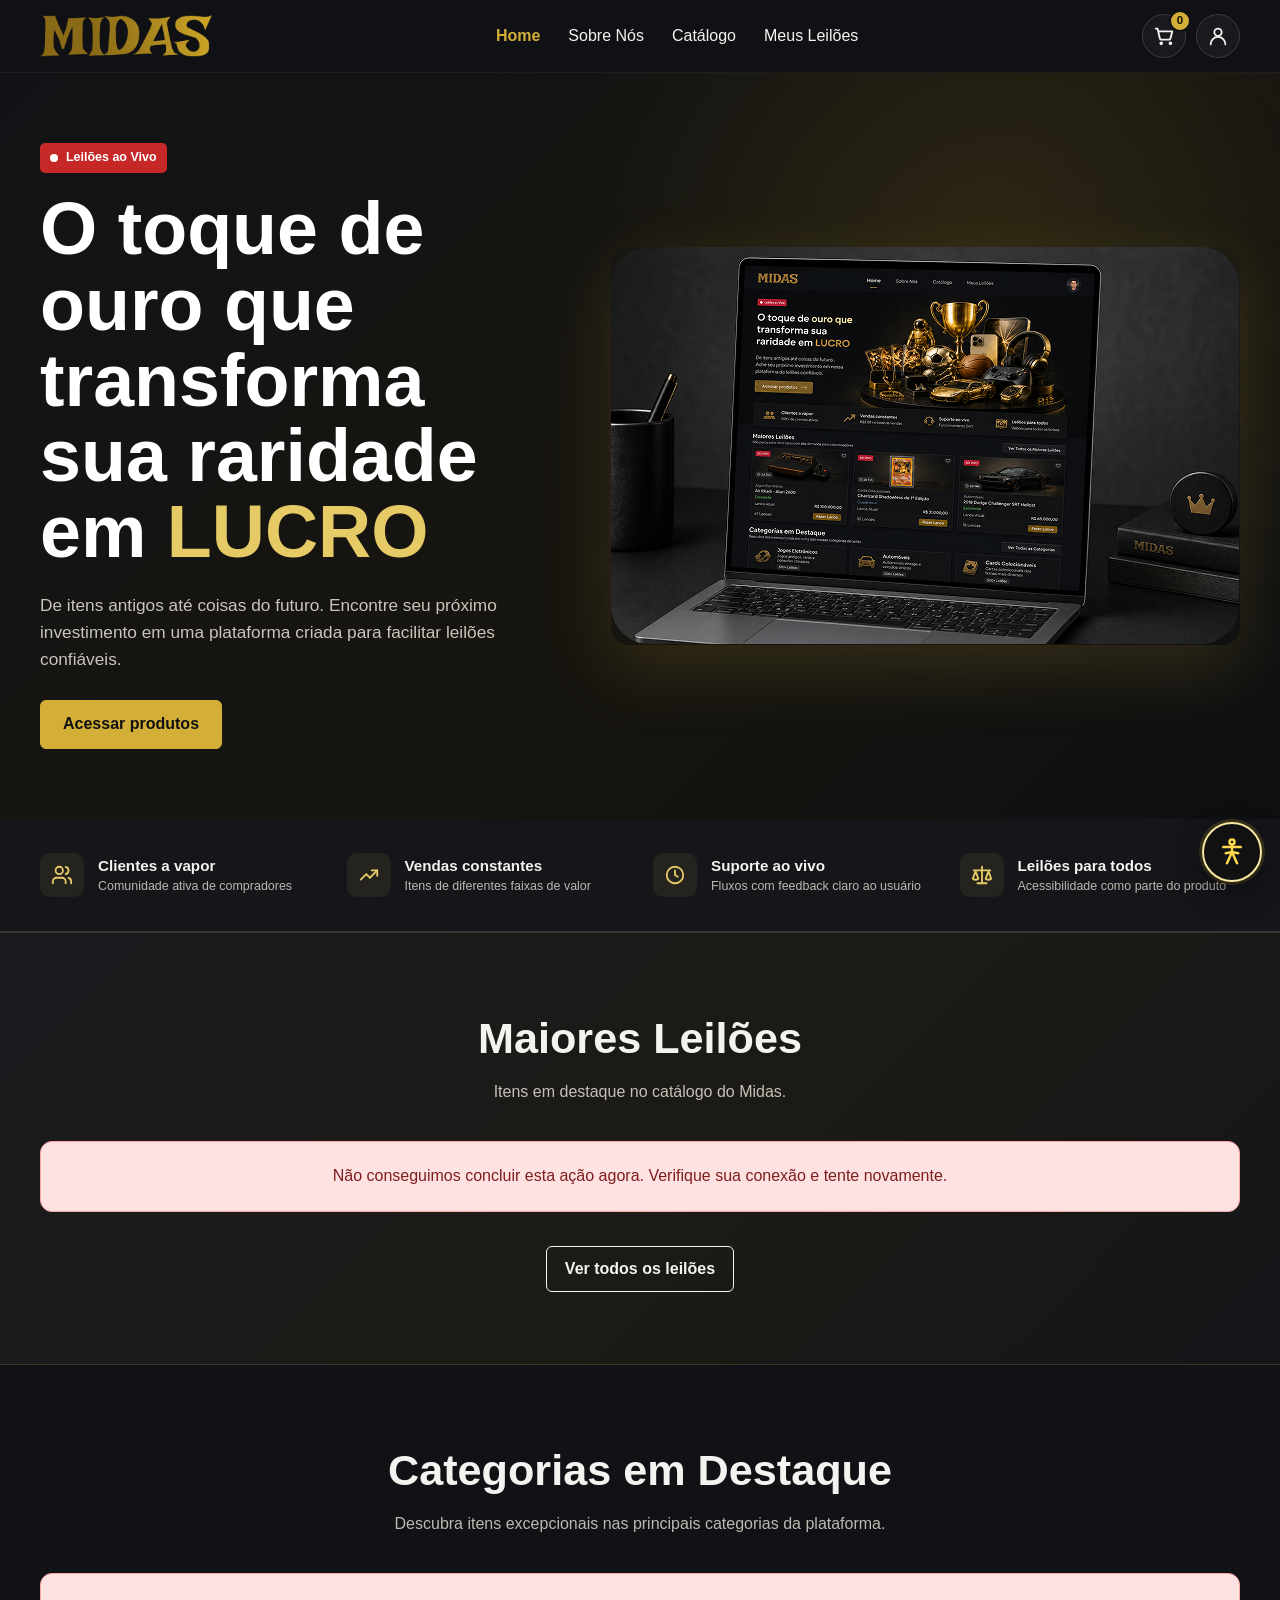
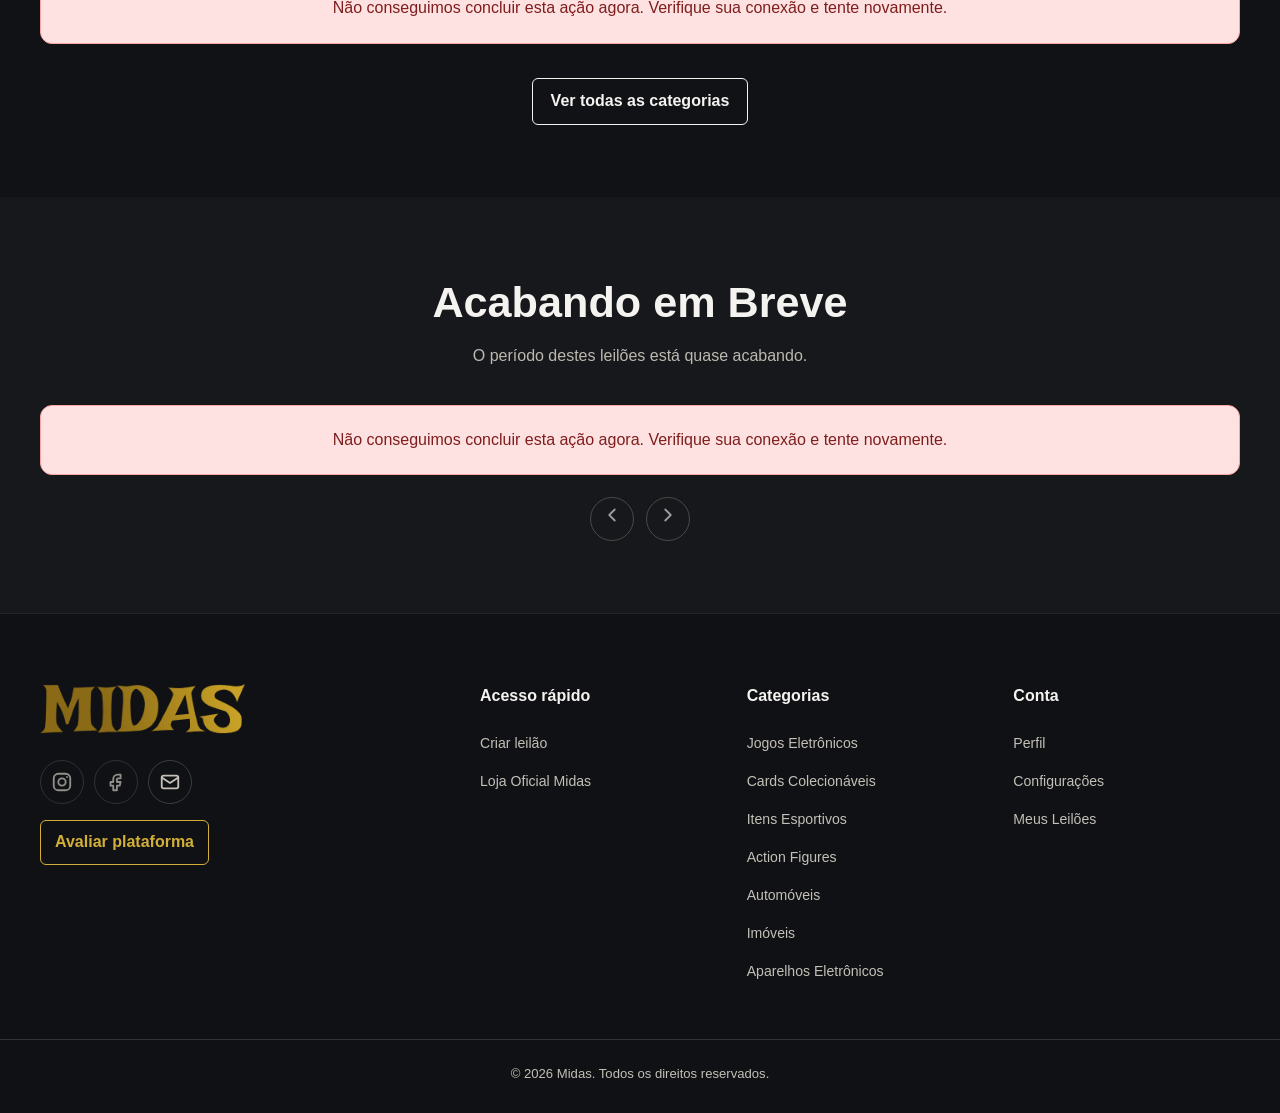
==== commit fb3096cf: "feat: aprimora interface, loja oficial e suporte a idiomas" ====
--- a/Midas/frontend/index.html
+++ b/Midas/frontend/index.html
@@ -3,7 +3,8 @@
 <head>
     <meta charset="UTF-8">
     <meta name="viewport" content="width=device-width, initial-scale=1.0">
-    <meta name="description" content="Midas, plataforma de leilões online e compra imediata de itens selecionados.">
+    <meta name="description" content="Midas, plataforma de leilões online com compra imediata opcional e recursos de acessibilidade.">
+    <link rel="icon" type="image/svg+xml" href="assets/img/favicon.svg">
     <title>Midas - O toque de ouro em leilões</title>
     <link rel="stylesheet" href="css/style.css">
     <link rel="stylesheet" href="css/home.css">
@@ -30,16 +31,16 @@
 
         <section class="kpis" aria-label="Destaques da plataforma">
             <div class="container kpis__grid">
-                <article class="kpi-item"><div class="kpi-icon" aria-hidden="true">👥</div><div class="kpi-info"><strong>Clientes a vapor</strong><span>Comunidade ativa de compradores</span></div></article>
-                <article class="kpi-item"><div class="kpi-icon" aria-hidden="true">↗</div><div class="kpi-info"><strong>Vendas constantes</strong><span>Itens de diferentes faixas de valor</span></div></article>
-                <article class="kpi-item"><div class="kpi-icon" aria-hidden="true">◷</div><div class="kpi-info"><strong>Suporte ao vivo</strong><span>Fluxos com feedback claro ao usuário</span></div></article>
-                <article class="kpi-item"><div class="kpi-icon" aria-hidden="true">⚖</div><div class="kpi-info"><strong>Leilões para todos</strong><span>Acessibilidade como parte do produto</span></div></article>
+                <article class="kpi-item"><div class="kpi-icon" data-icon="users" aria-hidden="true"></div><div class="kpi-info"><strong>Clientes a vapor</strong><span>Comunidade ativa de compradores</span></div></article>
+                <article class="kpi-item"><div class="kpi-icon" data-icon="trendingUp" aria-hidden="true"></div><div class="kpi-info"><strong>Vendas constantes</strong><span>Itens de diferentes faixas de valor</span></div></article>
+                <article class="kpi-item"><div class="kpi-icon" data-icon="clock" aria-hidden="true"></div><div class="kpi-info"><strong>Suporte ao vivo</strong><span>Fluxos com feedback claro ao usuário</span></div></article>
+                <article class="kpi-item"><div class="kpi-icon" data-icon="scale" aria-hidden="true"></div><div class="kpi-info"><strong>Leilões para todos</strong><span>Acessibilidade como parte do produto</span></div></article>
             </div>
         </section>
 
-        <section class="auctions-section" id="maiores-leiloes" aria-labelledby="featured-title">
+        <section class="auctions-section auctions-section--featured" id="maiores-leiloes" aria-labelledby="featured-title">
             <div class="container">
-                <header class="section-header">
+                <header class="section-header section-header--featured">
                     <h2 id="featured-title">Maiores Leilões</h2>
                     <p>Itens em destaque no catálogo do Midas.</p>
                 </header>
@@ -59,7 +60,7 @@
             </div>
         </section>
 
-        <section class="auctions-section" id="acabando-breve" aria-labelledby="ending-title">
+        <section class="auctions-section auctions-section--ending" id="acabando-breve" aria-labelledby="ending-title">
             <div class="container">
                 <header class="section-header">
                     <h2 id="ending-title">Acabando em Breve</h2>
@@ -68,8 +69,8 @@
                 <div class="carousel-wrapper">
                     <div id="ending-grid" class="auctions-grid auctions-grid--carousel" aria-live="polite"></div>
                     <div class="carousel-controls" aria-label="Controles do carrossel">
-                        <button class="carousel-control prev" type="button" aria-label="Ver itens anteriores" aria-controls="ending-grid">←</button>
-                        <button class="carousel-control next" type="button" aria-label="Ver próximos itens" aria-controls="ending-grid">→</button>
+                        <button class="carousel-control prev" type="button" aria-label="Ver itens anteriores" aria-controls="ending-grid"><span data-icon="chevronLeft" aria-hidden="true"></span></button>
+                        <button class="carousel-control next" type="button" aria-label="Ver próximos itens" aria-controls="ending-grid"><span data-icon="chevronRight" aria-hidden="true"></span></button>
                     </div>
                 </div>
             </div>
--- a/Midas/frontend/css/style.css
+++ b/Midas/frontend/css/style.css
@@ -2,18 +2,21 @@
     --primary-gold: #D4AF37;
     --primary-gold-hover: #E2C45E;
     --gold-ink: #745C00;
-    --bg-dark: #0F0F0F;
-    --bg-dark-elevated: #181818;
-    --bg-dark-soft: #222222;
+    --bg-dark: #101114;
+    --bg-dark-elevated: #191A1E;
+    --bg-dark-soft: #232429;
     --bg-light: #FFFFFF;
     --bg-section-grey: #EFEFEF;
-    --text-white: #FFFFFF;
+    --text-white: #F4F3F0;
     --text-dark: #171717;
     --text-grey: #5E5E5E;
-    --text-muted-dark: #C4C4C4;
+    --text-main-light: #211B10;
+    --text-muted-light: #5C5446;
+    --text-muted-dark: #C3C0B8;
     --card-bg: #FFFFFF;
     --border-color: #D7D7D7;
-    --border-dark: #3B3B3B;
+    --border-light: #CFC4A8;
+    --border-dark: #3C3D43;
     --badge-live: #C62828;
     --success: #166534;
     --success-bg: #DCFCE7;
@@ -53,6 +56,11 @@
     --border-color: #111111;
 }
 
+
+html[lang='zh-CN'] {
+    --font-main: 'Noto Sans SC', 'Microsoft YaHei', 'PingFang SC', 'Hiragino Sans GB', 'Source Han Sans SC', 'Noto Sans CJK SC', system-ui, Arial, sans-serif;
+}
+
 html[data-font-size='small'] { font-size: 15px; }
 html[data-font-size='medium'] { font-size: 16px; }
 html[data-font-size='large'] { font-size: 18px; }
@@ -676,7 +684,14 @@
 
 .loading-state,
 .empty-state {
-    border: 1px solid #BDBDBD;
+    border: 1px solid var(--border-dark);
+    background: var(--surface);
+    color: var(--text-white);
+}
+
+html[data-theme='light'] .loading-state,
+html[data-theme='light'] .empty-state {
+    border-color: #BDBDBD;
     background: #FFFFFF;
     color: #222222;
 }
@@ -717,8 +732,11 @@
 }
 
 .midas-dialog {
+    position: fixed;
+    inset: 0;
     width: min(92vw, 720px);
     max-height: 90vh;
+    margin: auto;
     overflow-y: auto;
     padding: 28px;
     border: 1px solid #555555;
@@ -951,3 +969,441 @@
         transition-duration: 0.01ms !important;
     }
 }
+
+:root {
+    --page-bg: #101114;
+    --surface: #18191D;
+    --surface-strong: #202126;
+    --surface-muted: #292A30;
+    --section-alt: #141519;
+    --field-bg: #18191D;
+    --field-text: #F4F3F0;
+    --field-border: #777982;
+    --select-arrow: url("data:image/svg+xml,%3Csvg xmlns='http://www.w3.org/2000/svg' width='20' height='20' viewBox='0 0 24 24' fill='none' stroke='%23D4AF37' stroke-width='2' stroke-linecap='round' stroke-linejoin='round'%3E%3Cpath d='m6 9 6 6 6-6'/%3E%3C/svg%3E");
+    --filter-bg: #18191D;
+    --filter-border: #4D4A3F;
+    --modal-bg: #18191D;
+    --modal-text: #F4F3F0;
+    --modal-muted: #C3C0B8;
+}
+
+html[data-theme='light'] {
+    --bg-dark: #FBF8F0;
+    --bg-dark-elevated: #FFFFFF;
+    --bg-dark-soft: #F1E9D5;
+    --bg-light: #FFFFFF;
+    --bg-section-grey: #F4EFE3;
+    --text-white: #211B10;
+    --text-dark: #211B10;
+    --text-grey: #5C5446;
+    --text-muted-dark: #655B48;
+    --card-bg: #FFFFFF;
+    --border-color: #D8CCAF;
+    --border-dark: #C9B98F;
+    --page-bg: #FBF8F0;
+    --surface: #FFFFFF;
+    --surface-strong: #F5EEDC;
+    --surface-muted: #EDE1C5;
+    --section-alt: #F4EFE3;
+    --field-bg: #FFFFFF;
+    --field-text: #211B10;
+    --field-border: #897A58;
+    --filter-bg: #FFFDF8;
+    --filter-border: #C9B98F;
+    --modal-bg: #FFFDF8;
+    --modal-text: #211B10;
+    --modal-muted: #625846;
+    --select-arrow: url("data:image/svg+xml,%3Csvg xmlns='http://www.w3.org/2000/svg' width='20' height='20' viewBox='0 0 24 24' fill='none' stroke='%23624B00' stroke-width='2' stroke-linecap='round' stroke-linejoin='round'%3E%3Cpath d='m6 9 6 6 6-6'/%3E%3C/svg%3E");
+}
+
+body.dark-page,
+.catalog-page,
+.category-page,
+.cart-page,
+.checkout-page,
+.create-auction-page,
+.details-page,
+.my-auctions-page,
+.profile-page,
+.settings-page,
+.auth-page {
+    background: var(--page-bg);
+    color: var(--text-white);
+}
+
+.icon,
+button svg,
+a svg {
+    flex: 0 0 auto;
+}
+
+select {
+    appearance: none;
+    -webkit-appearance: none;
+    padding-right: 44px;
+    background-image: var(--select-arrow);
+    background-repeat: no-repeat;
+    background-position: right 12px center;
+    background-size: 20px;
+}
+
+.dark-page input,
+.dark-page select,
+.dark-page textarea,
+.midas-dialog input,
+.midas-dialog select,
+.midas-dialog textarea {
+    border-color: var(--field-border);
+    background-color: var(--field-bg);
+    color: var(--field-text);
+}
+
+html[data-theme='light'] .navbar,
+html[data-theme='light'] .footer {
+    border-color: #D9CBA9;
+    background: #FFFDF8;
+    color: #211B10;
+}
+
+html[data-theme='light'] .navbar .nav-links a,
+html[data-theme='light'] .header-icon-link,
+html[data-theme='light'] .profile-btn,
+html[data-theme='light'] .footer__column a {
+    color: #211B10;
+}
+
+html[data-theme='light'] .header-icon-link,
+html[data-theme='light'] .profile-btn {
+    border-color: #BDAA7C;
+    background: #F7F0DF;
+}
+
+html[data-theme='light'] .cart-count {
+    border-color: #FFFDF8;
+}
+
+.filter-card {
+    margin-bottom: 34px;
+    padding: 24px;
+    border: 1px solid var(--filter-border);
+    border-radius: var(--radius-lg);
+    background: var(--filter-bg);
+    box-shadow: 0 10px 30px rgba(0, 0, 0, 0.08);
+}
+
+.filter-card__header {
+    display: flex;
+    flex-wrap: wrap;
+    align-items: center;
+    justify-content: space-between;
+    gap: 12px;
+    margin-bottom: 20px;
+}
+
+.filter-card__header h2 {
+    font-size: 1.35rem;
+}
+
+.filter-card__header .btn-secondary {
+    gap: 8px;
+}
+
+.filter-card .filters-panel {
+    margin-bottom: 0;
+}
+
+.currency-field {
+    position: relative;
+}
+
+.currency-field__prefix {
+    position: absolute;
+    top: 50%;
+    left: 12px;
+    z-index: 1;
+    color: currentColor;
+    font-weight: 800;
+    transform: translateY(-50%);
+    pointer-events: none;
+}
+
+.currency-field input {
+    padding-left: 42px;
+}
+
+.field-with-icon,
+.button-with-icon {
+    display: inline-flex;
+    align-items: center;
+    gap: 8px;
+}
+
+.card-buy-now-hint {
+    margin-top: 10px;
+    color: #624B00;
+    font-size: 0.8rem;
+    font-weight: 700;
+}
+
+html:not([data-theme='light']) .card-buy-now-hint {
+    color: #E6CA66;
+}
+
+.midas-dialog {
+    position: fixed;
+    inset: 0;
+    width: min(92vw, 720px);
+    max-width: 720px;
+    max-height: 92vh;
+    margin: auto;
+    padding: 0;
+    overflow: visible;
+    border: 0;
+    background: transparent;
+    color: var(--modal-text);
+}
+
+.midas-dialog[open] {
+    display: block;
+}
+
+.midas-dialog::backdrop {
+    background: rgba(0, 0, 0, 0.72);
+}
+
+.dialog-surface {
+    position: relative;
+    max-height: 90vh;
+    overflow-y: auto;
+    padding: 30px;
+    border: 1px solid var(--border-dark);
+    border-radius: var(--radius-lg);
+    background: var(--modal-bg);
+    color: var(--modal-text);
+    box-shadow: 0 30px 90px rgba(0, 0, 0, 0.42);
+}
+
+.dialog-surface > p {
+    margin-bottom: 22px;
+    color: var(--modal-muted);
+}
+
+.dialog-close-button {
+    position: absolute;
+    top: 14px;
+    right: 14px;
+    display: inline-grid;
+    width: 44px;
+    height: 44px;
+    place-items: center;
+    border: 1px solid var(--border-dark);
+    border-radius: 50%;
+    background: transparent;
+    color: inherit;
+}
+
+.dialog-close-button:hover {
+    border-color: var(--primary-gold);
+    color: var(--primary-gold);
+}
+
+.accessibility-fab {
+    width: 60px;
+    height: 60px;
+    border: 2px solid #F7E7A2;
+    background: #111111;
+    color: #FFD84D;
+    box-shadow: 0 10px 30px rgba(0, 0, 0, 0.48), 0 0 0 3px rgba(212, 175, 55, 0.2);
+}
+
+.accessibility-fab:hover {
+    border-color: #FFFFFF;
+    background: #2A230B;
+    color: #FFF1A6;
+}
+
+html[data-theme='light'] .accessibility-fab {
+    border-color: #211B10;
+    background: #D4AF37;
+    color: #111111;
+    box-shadow: 0 10px 28px rgba(45, 35, 10, 0.3), 0 0 0 3px rgba(212, 175, 55, 0.3);
+}
+
+.rating-option svg {
+    color: #8A8377;
+}
+
+.rating-option:has(input:checked) svg,
+.rating-option--active svg {
+    color: #E6C84F;
+    fill: #E6C84F;
+}
+
+html[data-theme='light'] .rating-option:has(input:checked),
+html[data-theme='light'] .rating-option--active {
+    border-color: #8C6B00;
+    background: #FFF3C4;
+}
+
+.footer__brand .logo--footer {
+    margin-bottom: 18px;
+}
+
+.logo--footer img {
+    height: 50px;
+}
+
+.footer-socials {
+    display: flex;
+    flex-wrap: wrap;
+    gap: 10px;
+    margin: 8px 0 16px;
+}
+
+.footer-social-link {
+    display: inline-grid;
+    width: 44px;
+    height: 44px;
+    place-items: center;
+    border: 1px solid var(--border-dark);
+    border-radius: 50%;
+    color: var(--text-muted-dark);
+}
+
+.footer-social-link[href]:hover {
+    border-color: var(--primary-gold);
+    color: var(--primary-gold);
+}
+
+.footer-social-link--disabled {
+    opacity: 0.72;
+}
+
+.footer-feedback-button {
+    gap: 8px;
+}
+
+.footer-feedback-button:hover {
+    background: var(--primary-gold);
+    color: #111111;
+}
+
+html[data-theme='light'] .footer__bottom {
+    border-color: #D9CBA9;
+}
+
+.rating-stars {
+    display: inline-flex;
+    gap: 3px;
+    color: #A27D00;
+}
+
+.rating-stars svg[fill='currentColor'] {
+    fill: currentColor;
+}
+
+.upload-button,
+.file-upload-label {
+    display: inline-flex;
+    min-height: 46px;
+    width: fit-content;
+    align-items: center;
+    gap: 9px;
+    padding: 10px 16px;
+    border: 1px solid var(--primary-gold);
+    border-radius: 8px;
+    background: var(--primary-gold);
+    color: #111111;
+    font-weight: 800;
+    cursor: pointer;
+}
+
+.upload-button:hover,
+.file-upload-label:hover {
+    background: var(--primary-gold-hover);
+}
+
+.image-upload-input.sr-only:focus-visible + .file-upload-label {
+    outline: 3px solid var(--focus-light);
+    outline-offset: 3px;
+    box-shadow: 0 0 0 6px var(--focus-dark);
+}
+
+@media (max-width: 620px) {
+    .filter-card,
+    .dialog-surface {
+        padding: 20px;
+    }
+
+    .midas-dialog {
+        width: min(94vw, 720px);
+    }
+}
+
+.currency-prefix,
+.currency-field__prefix {
+    position: absolute;
+    top: 50%;
+    left: 12px;
+    z-index: 1;
+    color: currentColor;
+    font-weight: 800;
+    transform: translateY(-50%);
+    pointer-events: none;
+}
+
+.file-input-visually-hidden {
+    position: absolute;
+    width: 1px;
+    height: 1px;
+    padding: 0;
+    margin: -1px;
+    overflow: hidden;
+    clip: rect(0, 0, 0, 0);
+    white-space: nowrap;
+    border: 0;
+}
+
+.file-upload-button {
+    display: inline-flex;
+    min-height: 46px;
+    width: fit-content;
+    align-items: center;
+    gap: 9px;
+    padding: 10px 16px;
+    border: 1px solid var(--primary-gold);
+    border-radius: 8px;
+    background: var(--primary-gold);
+    color: #111111;
+    font-weight: 800;
+    cursor: pointer;
+}
+
+.file-input-visually-hidden:focus-visible + .file-upload-button {
+    outline: 3px solid var(--focus-light);
+    outline-offset: 3px;
+    box-shadow: 0 0 0 6px var(--focus-dark);
+}
+
+.rating-option:has(input:focus-visible) {
+    outline: 3px solid var(--focus-light);
+    outline-offset: 3px;
+    box-shadow: 0 0 0 6px var(--focus-dark);
+}
+
+html[data-theme='light'] .rating-option:has(input:focus-visible) {
+    outline-color: #000000;
+    box-shadow: 0 0 0 6px #FFFFFF;
+}
+
+.midas-dialog {
+    top: 50%;
+    right: auto;
+    bottom: auto;
+    left: 50%;
+    margin: 0;
+    transform: translate(-50%, -50%);
+}
+
+.cart-empty-state { background: var(--surface); color: var(--text-white); border-color: var(--border-dark); }
+html[data-theme='light'] .cart-empty-state { background: #FFFFFF; color: #222222; border-color: #CFCFCF; }
--- a/Midas/frontend/css/home.css
+++ b/Midas/frontend/css/home.css
@@ -1,12 +1,13 @@
 .home-page {
-    background: #FFFFFF;
+    background: var(--page-bg);
+    color: var(--text-white);
 }
 
 .hero {
     position: relative;
     overflow: hidden;
     min-height: 600px;
-    background: #050505;
+    background: radial-gradient(circle at 78% 28%, rgba(212, 175, 55, 0.12) 0%, rgba(212, 175, 55, 0) 36%), linear-gradient(135deg, #121316 0%, #17150F 54%, #0E0F11 100%);
     color: #FFFFFF;
 }
 
@@ -19,10 +20,7 @@
     padding-block: 70px;
 }
 
-.hero__text-side {
-    position: relative;
-    z-index: 2;
-}
+.hero__text-side { position: relative; z-index: 2; }
 
 .badge-live-label {
     display: inline-flex;
@@ -38,227 +36,87 @@
     font-weight: 800;
 }
 
-.badge-live-label .dot {
-    width: 8px;
-    height: 8px;
-    border-radius: 50%;
-    background: #FFFFFF;
+.badge-live-label .dot { width: 8px; height: 8px; border-radius: 50%; background: #FFFFFF; }
+.hero h1 { max-width: 680px; margin-bottom: 22px; font-size: clamp(2.35rem, 5.8vw, 4.6rem); line-height: 1.03; }
+.hero .highlight { color: #E6CA66; }
+.hero__text-side > p { max-width: 510px; margin-bottom: 28px; color: #C9C5BC; font-size: 1.08rem; }
+.hero__image-side { display: grid; place-items: center; }
+.hero__image-side img { width: 100%; max-height: 470px; border-radius: var(--radius-lg); object-fit: cover; box-shadow: 0 25px 70px rgba(212, 175, 55, 0.16); }
+
+.kpis { padding: 34px 0; border-bottom: 1px solid var(--border-dark); background: #15161A; }
+.kpis__grid { display: grid; grid-template-columns: repeat(4, minmax(0, 1fr)); gap: 26px; }
+.kpi-item { display: flex; align-items: center; gap: 14px; }
+.kpi-icon { display: grid; width: 44px; height: 44px; flex: 0 0 auto; place-items: center; border-radius: 10px; background: #24231E; color: #E6CA66; }
+.kpi-info strong, .kpi-info span { display: block; }
+.kpi-info strong { font-size: 0.95rem; }
+.kpi-info span { color: #BDB9B0; font-size: 0.78rem; }
+
+.auctions-section,
+.categories-section { padding: var(--section-padding); }
+
+.auctions-section--featured {
+    border-block: 1px solid #3A3426;
+    background: linear-gradient(135deg, #1A1B1F 0%, #1C1A15 58%, #15161A 100%);
+    color: #F4F3F0;
 }
 
-.hero h1 {
-    max-width: 680px;
-    margin-bottom: 22px;
-    font-size: clamp(2.35rem, 5.8vw, 4.6rem);
-    line-height: 1.03;
-}
+.auctions-section--featured .section-header p { color: #C5C1B8; }
+.auctions-section--featured .carousel-control { border-color: #8A783D; color: #E6CA66; }
+.auctions-section--featured .carousel-control:hover { background: #D4AF37; color: #111111; }
 
-.hero .highlight {
-    color: var(--primary-gold);
-}
+.auctions-section--ending { background: #17181C; color: #F4F3F0; }
+.auctions-section--ending .section-header p { color: #BDB9B0; }
 
-.hero__text-side > p {
-    max-width: 510px;
-    margin-bottom: 28px;
-    color: #E2E2E2;
-    font-size: 1.08rem;
-}
+.categories-section { background: #111216; color: #F4F3F0; }
+.section-header { margin-bottom: 36px; text-align: center; }
+.section-header h2 { margin-bottom: 8px; font-size: clamp(2rem, 4vw, 2.7rem); }
+.section-header p { color: #BDB9B0; }
+.section-header--dark p { color: #BDB9B0; }
 
-.hero__image-side {
-    display: grid;
-    place-items: center;
-}
+.categories-grid { display: grid; grid-template-columns: repeat(3, minmax(0, 1fr)); gap: 22px; }
+.category-card { display: grid; min-height: 190px; align-content: end; gap: 8px; padding: 24px; border: 1px solid #49463D; border-radius: var(--radius-md); background: linear-gradient(145deg, #1D1E22, #18191D); transition: transform 160ms ease, border-color 160ms ease; }
+.category-card:hover { border-color: #D4AF37; transform: translateY(-3px); }
+.category-card h3 { font-size: 1.15rem; }
+.category-card p { color: #C3C0B8; font-size: 0.86rem; }
+.category-card a { width: fit-content; margin-top: 6px; color: #E6CA66; font-weight: 800; text-decoration: underline; text-underline-offset: 3px; }
+.section-footer { display: flex; justify-content: center; margin-top: 34px; }
+.carousel-wrapper { position: relative; }
+.auctions-grid--carousel { display: grid; grid-auto-columns: minmax(280px, 1fr); grid-auto-flow: column; grid-template-columns: none; overflow-x: auto; scroll-snap-type: x mandatory; scrollbar-width: thin; }
+.auctions-grid--carousel > * { scroll-snap-align: start; }
+.carousel-controls { display: flex; justify-content: center; gap: 12px; margin-top: 22px; }
+.carousel-control { display: grid; width: 44px; height: 44px; place-items: center; border: 1px solid #6D6A61; border-radius: 50%; background: transparent; color: #F4F3F0; }
 
-.hero__image-side img {
-    width: 100%;
-    max-height: 470px;
-    border-radius: var(--radius-lg);
-    object-fit: cover;
-    box-shadow: 0 25px 70px rgba(212, 175, 55, 0.16);
-}
+html[data-theme='light'] .home-page { background: #FFFDF8; color: #211B10; }
+html[data-theme='light'] .kpis { border-bottom-color: #DED3B7; background: #FFFDF8; }
+html[data-theme='light'] .kpi-icon { background: #F3E8C8; color: #5A4500; }
+html[data-theme='light'] .kpi-info span { color: #5B5140; }
+html[data-theme='light'] .auctions-section--ending { background: #F4EFE3; color: #211B10; }
+html[data-theme='light'] .auctions-section--ending .section-header p { color: #5C5446; }
+html[data-theme='light'] .carousel-control { border-color: #211B10; color: #211B10; }
 
-.kpis {
-    padding: 34px 0;
-    border-bottom: 1px solid #DADADA;
-    background: #FFFFFF;
-}
-
-.kpis__grid {
-    display: grid;
-    grid-template-columns: repeat(4, minmax(0, 1fr));
-    gap: 26px;
-}
-
-.kpi-item {
-    display: flex;
-    align-items: center;
-    gap: 14px;
-}
-
-.kpi-icon {
-    display: grid;
-    width: 44px;
-    height: 44px;
-    flex: 0 0 auto;
-    place-items: center;
-    border-radius: 10px;
-    background: #F1F1F1;
-    font-size: 1.25rem;
-}
-
-.kpi-info strong,
-.kpi-info span {
-    display: block;
-}
-
-.kpi-info strong {
-    font-size: 0.95rem;
-}
-
-.kpi-info span {
-    color: #555555;
-    font-size: 0.78rem;
-}
-
-.auctions-section,
-.categories-section {
-    padding: var(--section-padding);
-}
-
-.auctions-section {
-    background: #D4D4D4;
-}
-
-.categories-section {
-    background: #111111;
-    color: #FFFFFF;
-}
-
-.section-header {
-    margin-bottom: 36px;
-    text-align: center;
-}
-
-.section-header h2 {
-    margin-bottom: 8px;
-    font-size: clamp(2rem, 4vw, 2.7rem);
-}
-
-.section-header p {
-    color: #4F4F4F;
-}
-
-.section-header--dark p {
-    color: #BDBDBD;
-}
-
-.categories-grid {
-    display: grid;
-    grid-template-columns: repeat(3, minmax(0, 1fr));
-    gap: 22px;
-}
-
-.category-card {
-    display: grid;
-    min-height: 190px;
-    align-content: end;
-    gap: 8px;
-    padding: 24px;
-    border: 1px solid #3C3C3C;
-    border-radius: var(--radius-md);
-    background: linear-gradient(145deg, #242424, #181818);
-}
-
-.category-card h3 {
-    font-size: 1.15rem;
-}
-
-.category-card p {
-    color: #C7C7C7;
-    font-size: 0.86rem;
-}
-
-.category-card a {
-    width: fit-content;
-    margin-top: 6px;
-    color: #FFE680;
-    font-weight: 800;
-    text-decoration: underline;
-    text-underline-offset: 3px;
-}
-
-.section-footer {
-    display: flex;
-    justify-content: center;
-    margin-top: 34px;
-}
-
-.carousel-wrapper {
-    position: relative;
-}
-
-.auctions-grid--carousel {
-    display: grid;
-    grid-auto-columns: minmax(280px, 1fr);
-    grid-auto-flow: column;
-    grid-template-columns: none;
-    overflow-x: auto;
-    scroll-snap-type: x mandatory;
-    scrollbar-width: thin;
-}
-
-.auctions-grid--carousel > * {
-    scroll-snap-align: start;
-}
-
-.carousel-controls {
-    display: flex;
-    justify-content: center;
-    gap: 12px;
-    margin-top: 22px;
-}
-
-.carousel-control {
-    display: grid;
-    width: 44px;
-    height: 44px;
-    place-items: center;
-    border: 1px solid #111111;
-    border-radius: 50%;
-    background: transparent;
-    color: #111111;
-}
+html[data-theme='light'] .hero { background: linear-gradient(135deg, #FFFDF8 0%, #F5E7BA 52%, #E6CF85 100%); color: #211B10; }
+html[data-theme='light'] .hero .highlight { color: #684F00; }
+html[data-theme='light'] .hero__text-side > p { color: #514836; }
+html[data-theme='light'] .hero__image-side img { box-shadow: 0 25px 60px rgba(99, 73, 4, 0.22); }
+html[data-theme='light'] .auctions-section--featured { background: linear-gradient(135deg, #FFF2BE 0%, #E8CF78 55%, #D7B64C 100%); color: #211B10; }
+html[data-theme='light'] .auctions-section--featured .section-header p { color: #51431C; }
+html[data-theme='light'] .auctions-section--featured .carousel-control { border-color: #4D3B00; color: #3E3000; }
+html[data-theme='light'] .categories-section { background: #F0E4C4; color: #211B10; }
+html[data-theme='light'] .section-header--dark p { color: #594F3B; }
+html[data-theme='light'] .category-card { border-color: #C6B172; background: linear-gradient(145deg, #FFFDF8, #F5E8C4); color: #211B10; }
+html[data-theme='light'] .category-card p { color: #5A5140; }
+html[data-theme='light'] .category-card a { color: #624B00; }
+html[data-theme='light'] .category-card:hover { border-color: #7A5D00; box-shadow: 0 12px 28px rgba(89, 66, 4, 0.14); }
 
 @media (max-width: 900px) {
-    .hero__content {
-        grid-template-columns: 1fr;
-    }
-
-    .hero__image-side {
-        order: -1;
-    }
-
-    .hero__image-side img {
-        max-height: 320px;
-    }
-
-    .kpis__grid,
-    .categories-grid {
-        grid-template-columns: repeat(2, minmax(0, 1fr));
-    }
+    .hero__content { grid-template-columns: 1fr; }
+    .hero__image-side { order: -1; }
+    .hero__image-side img { max-height: 320px; }
+    .kpis__grid, .categories-grid { grid-template-columns: repeat(2, minmax(0, 1fr)); }
 }
 
 @media (max-width: 580px) {
-    .hero,
-    .hero__content {
-        min-height: auto;
-    }
-
-    .hero__content {
-        padding-block: 44px 58px;
-    }
-
-    .kpis__grid,
-    .categories-grid {
-        grid-template-columns: 1fr;
-    }
+    .hero, .hero__content { min-height: auto; }
+    .hero__content { padding-block: 44px 58px; }
+    .kpis__grid, .categories-grid { grid-template-columns: 1fr; }
 }
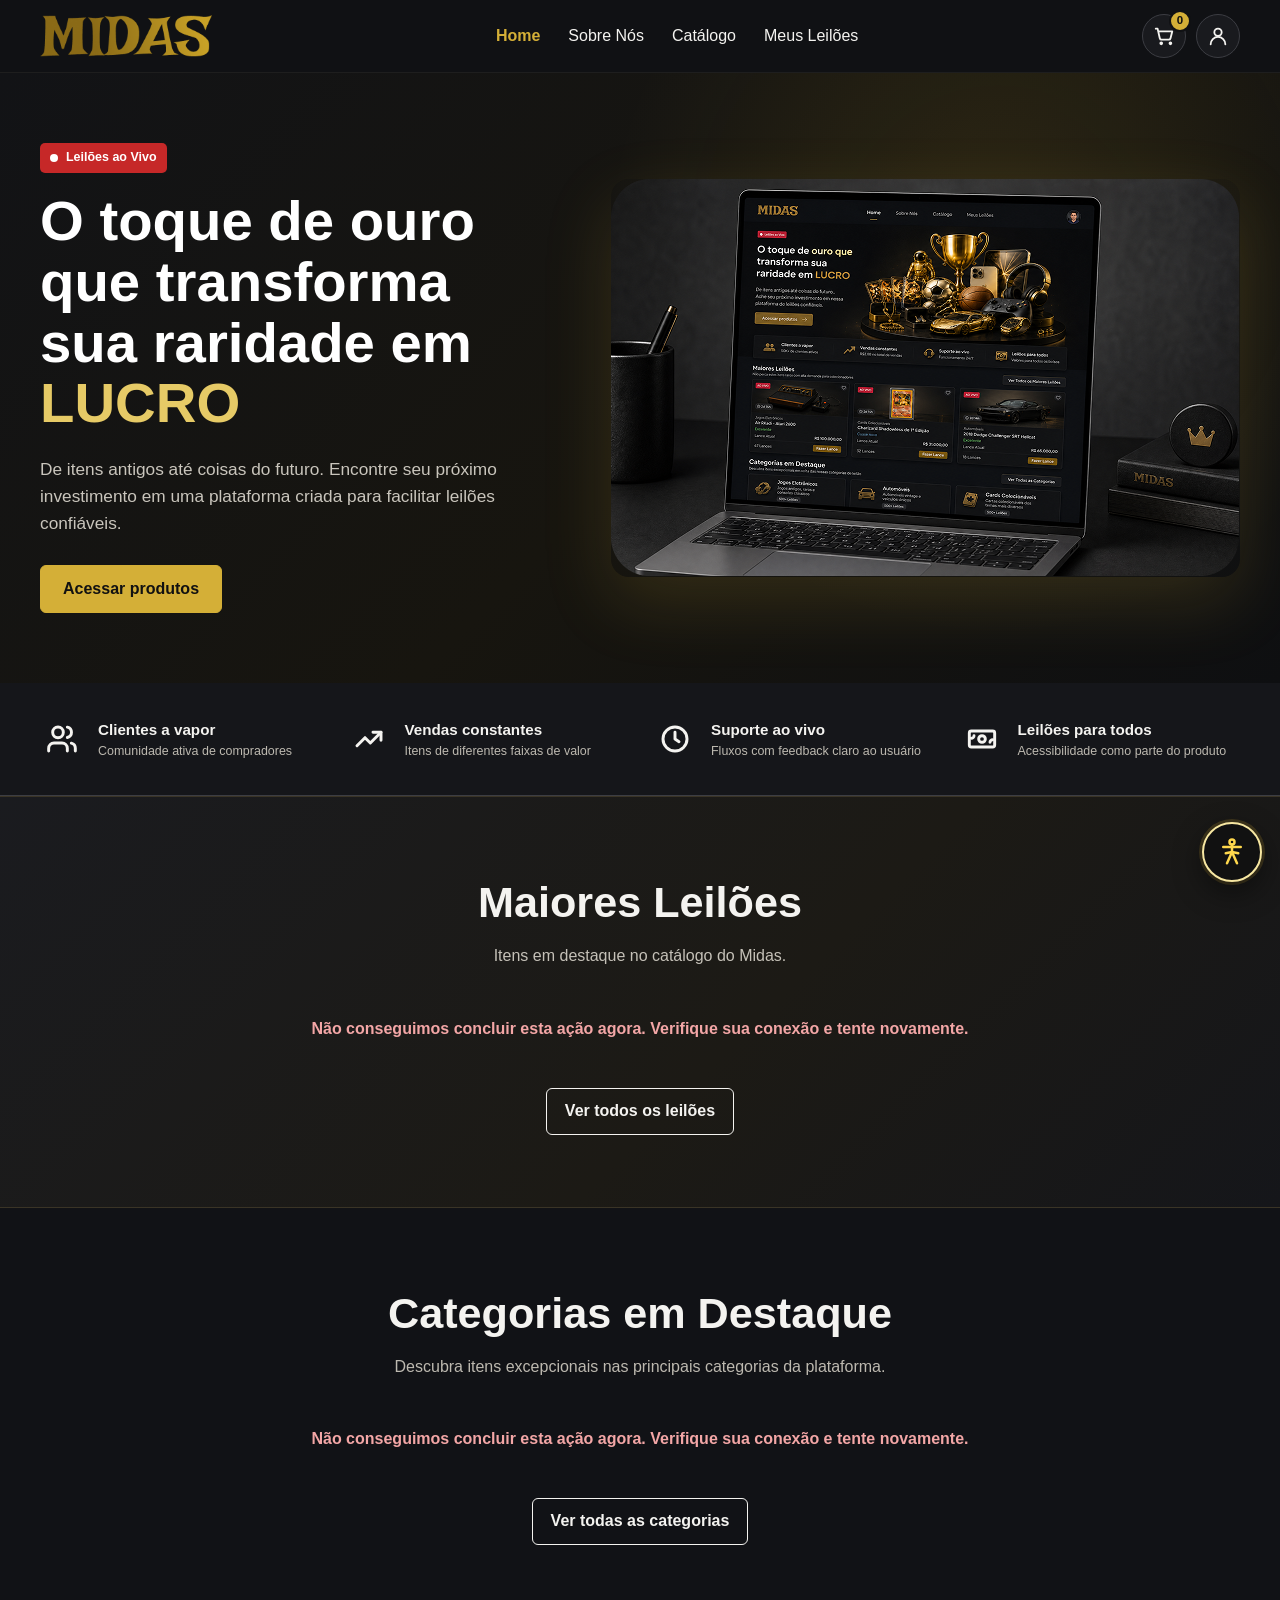
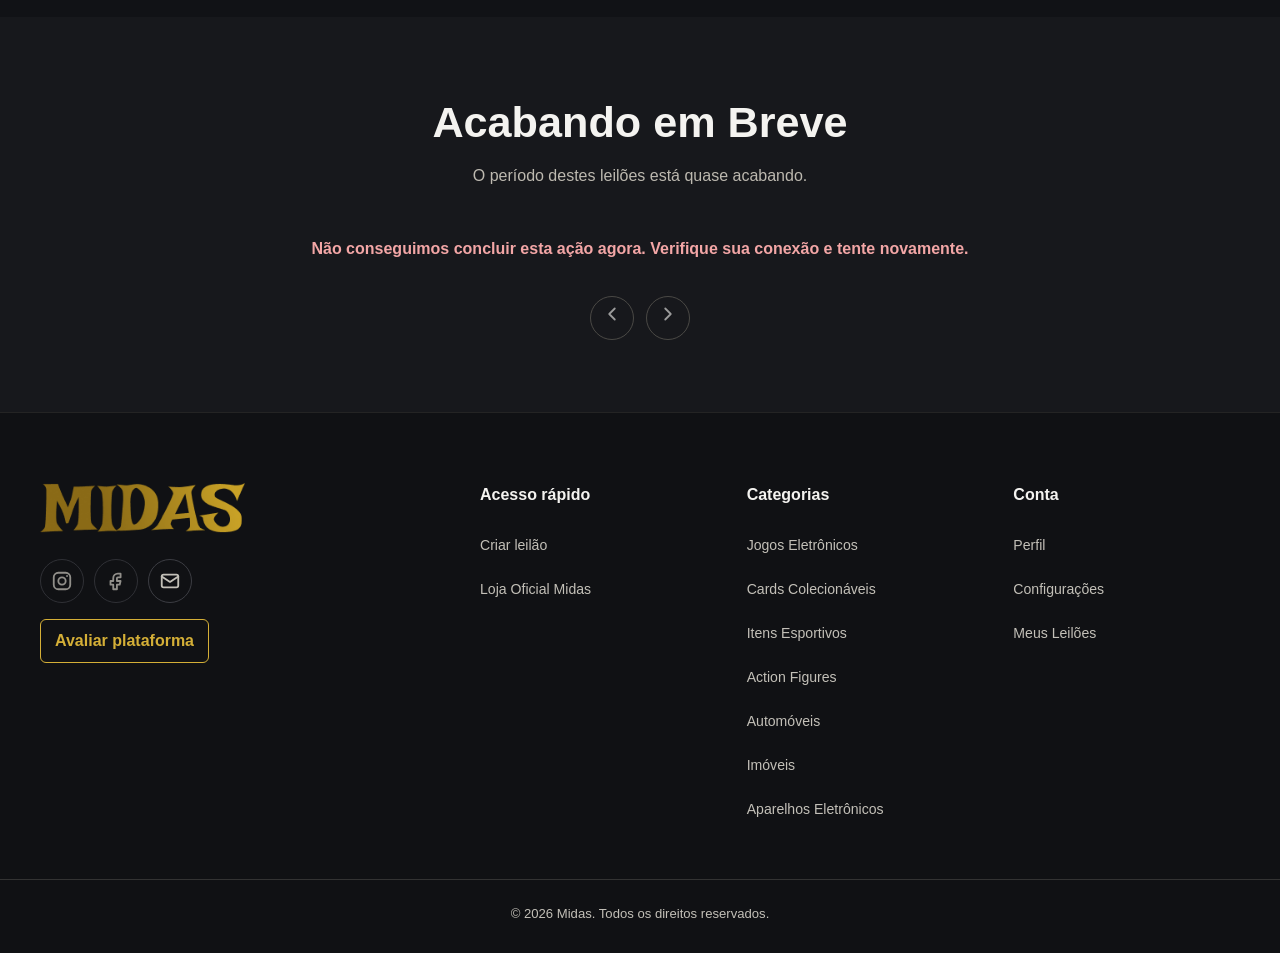
==== commit f82d04bf: "refactor: simplifica código e aprimora acessibilidade do frontend" ====
--- a/Midas/frontend/index.html
+++ b/Midas/frontend/index.html
@@ -30,12 +30,12 @@
         </section>
 
         <section class="kpis" aria-label="Destaques da plataforma">
-            <div class="container kpis__grid">
-                <article class="kpi-item"><div class="kpi-icon" data-icon="users" aria-hidden="true"></div><div class="kpi-info"><strong>Clientes a vapor</strong><span>Comunidade ativa de compradores</span></div></article>
-                <article class="kpi-item"><div class="kpi-icon" data-icon="trendingUp" aria-hidden="true"></div><div class="kpi-info"><strong>Vendas constantes</strong><span>Itens de diferentes faixas de valor</span></div></article>
-                <article class="kpi-item"><div class="kpi-icon" data-icon="clock" aria-hidden="true"></div><div class="kpi-info"><strong>Suporte ao vivo</strong><span>Fluxos com feedback claro ao usuário</span></div></article>
-                <article class="kpi-item"><div class="kpi-icon" data-icon="scale" aria-hidden="true"></div><div class="kpi-info"><strong>Leilões para todos</strong><span>Acessibilidade como parte do produto</span></div></article>
-            </div>
+            <ul class="container kpis__grid">
+                <li class="kpi-item"><div class="kpi-icon" data-icon="users" aria-hidden="true"></div><div class="kpi-info"><strong>Clientes a vapor</strong><span>Comunidade ativa de compradores</span></div></li>
+                <li class="kpi-item"><div class="kpi-icon" data-icon="trendingUp" aria-hidden="true"></div><div class="kpi-info"><strong>Vendas constantes</strong><span>Itens de diferentes faixas de valor</span></div></li>
+                <li class="kpi-item"><div class="kpi-icon" data-icon="clock" aria-hidden="true"></div><div class="kpi-info"><strong>Suporte ao vivo</strong><span>Fluxos com feedback claro ao usuário</span></div></li>
+                <li class="kpi-item"><div class="kpi-icon" data-icon="banknote" aria-hidden="true"></div><div class="kpi-info"><strong>Leilões para todos</strong><span>Acessibilidade como parte do produto</span></div></li>
+            </ul>
         </section>
 
         <section class="auctions-section auctions-section--featured" id="maiores-leiloes" aria-labelledby="featured-title">
--- a/Midas/frontend/css/style.css
+++ b/Midas/frontend/css/style.css
@@ -19,12 +19,23 @@
     --border-dark: #3C3D43;
     --badge-live: #C62828;
     --success: #166534;
-    --success-bg: #DCFCE7;
     --danger: #B91C1C;
-    --danger-bg: #FEE2E2;
-    --info-bg: #E8EEF9;
     --focus-light: #FFFFFF;
     --focus-dark: #111111;
+    --page-bg: #101114;
+    --surface: #18191D;
+    --surface-strong: #202126;
+    --surface-muted: #292A30;
+    --section-alt: #141519;
+    --field-bg: #18191D;
+    --field-text: #F4F3F0;
+    --field-border: #777982;
+    --filter-bg: #18191D;
+    --filter-border: #4D4A3F;
+    --modal-bg: #18191D;
+    --modal-text: #F4F3F0;
+    --modal-muted: #C3C0B8;
+    --select-arrow: url("data:image/svg+xml,%3Csvg xmlns='http://www.w3.org/2000/svg' width='20' height='20' viewBox='0 0 24 24' fill='none' stroke='%23D4AF37' stroke-width='2' stroke-linecap='round' stroke-linejoin='round'%3E%3Cpath d='m6 9 6 6 6-6'/%3E%3C/svg%3E");
     --font-main: 'Inter', -apple-system, BlinkMacSystemFont, 'Segoe UI', Roboto, sans-serif;
     --container-width: 1200px;
     --container-wide: 1320px;
@@ -33,958 +44,6 @@
     --radius-md: 12px;
     --radius-lg: 18px;
     --shadow-card: 0 18px 38px rgba(0, 0, 0, 0.14);
-}
-
-html[data-theme='light'] {
-    --bg-dark: #F7F7F7;
-    --bg-dark-elevated: #FFFFFF;
-    --bg-dark-soft: #E9E9E9;
-    --text-white: #111111;
-    --text-muted-dark: #444444;
-    --border-dark: #B8B8B8;
-}
-
-html[data-contrast='high'] {
-    --primary-gold: #FFD84D;
-    --primary-gold-hover: #FFE77F;
-    --bg-dark: #000000;
-    --bg-dark-elevated: #000000;
-    --bg-dark-soft: #111111;
-    --text-white: #FFFFFF;
-    --text-muted-dark: #FFFFFF;
-    --border-dark: #FFFFFF;
-    --border-color: #111111;
-}
-
-
-html[lang='zh-CN'] {
-    --font-main: 'Noto Sans SC', 'Microsoft YaHei', 'PingFang SC', 'Hiragino Sans GB', 'Source Han Sans SC', 'Noto Sans CJK SC', system-ui, Arial, sans-serif;
-}
-
-html[data-font-size='small'] { font-size: 15px; }
-html[data-font-size='medium'] { font-size: 16px; }
-html[data-font-size='large'] { font-size: 18px; }
-html[data-font-size='xlarge'] { font-size: 20px; }
-
-html[data-color-vision='protanopia'] body > :not(.accessibility-fab):not(.midas-dialog) { filter: saturate(0.75) hue-rotate(8deg); }
-html[data-color-vision='deuteranopia'] body > :not(.accessibility-fab):not(.midas-dialog) { filter: saturate(0.7) hue-rotate(-8deg); }
-html[data-color-vision='tritanopia'] body > :not(.accessibility-fab):not(.midas-dialog) { filter: saturate(0.8) hue-rotate(18deg); }
-
-* {
-    box-sizing: border-box;
-    margin: 0;
-    padding: 0;
-}
-
-html {
-    scroll-padding-top: 92px;
-}
-
-html[data-reduce-motion='true'] *,
-html[data-reduce-motion='true'] *::before,
-html[data-reduce-motion='true'] *::after {
-    scroll-behavior: auto !important;
-    animation-duration: 0.01ms !important;
-    animation-iteration-count: 1 !important;
-    transition-duration: 0.01ms !important;
-}
-
-body {
-    min-width: 320px;
-    min-height: 100vh;
-    font-family: var(--font-main);
-    line-height: 1.55;
-    color: var(--text-dark);
-    background: var(--bg-light);
-}
-
-body.dark-page {
-    color: var(--text-white);
-    background: var(--bg-dark);
-}
-
-button,
-input,
-select,
-textarea {
-    font: inherit;
-}
-
-button,
-a,
-select,
-input[type='checkbox'],
-input[type='radio'] {
-    -webkit-tap-highlight-color: transparent;
-}
-
-button {
-    cursor: pointer;
-}
-
-button:disabled,
-[aria-disabled='true'] {
-    cursor: not-allowed;
-    opacity: 0.6;
-}
-
-img {
-    display: block;
-    max-width: 100%;
-    height: auto;
-}
-
-a {
-    color: inherit;
-    text-decoration: none;
-}
-
-ul {
-    list-style: none;
-}
-
-fieldset {
-    min-width: 0;
-    border: 0;
-}
-
-:focus-visible {
-    outline: 3px solid var(--focus-light);
-    outline-offset: 3px;
-    box-shadow: 0 0 0 6px var(--focus-dark);
-}
-
-html[data-theme='light'] :focus-visible {
-    outline-color: #000000;
-    box-shadow: 0 0 0 6px #FFFFFF;
-}
-
-.container {
-    width: min(100% - 40px, var(--container-width));
-    margin-inline: auto;
-}
-
-.container--wide {
-    width: min(100% - 40px, var(--container-wide));
-    margin-inline: auto;
-}
-
-.skip-link {
-    position: fixed;
-    top: 8px;
-    left: 8px;
-    z-index: 3000;
-    padding: 10px 14px;
-    border-radius: var(--radius-sm);
-    background: #FFFFFF;
-    color: #111111;
-    font-weight: 800;
-    transform: translateY(-150%);
-}
-
-.skip-link:focus {
-    transform: translateY(0);
-}
-
-.sr-only {
-    position: absolute;
-    width: 1px;
-    height: 1px;
-    padding: 0;
-    margin: -1px;
-    overflow: hidden;
-    clip: rect(0, 0, 0, 0);
-    white-space: nowrap;
-    border: 0;
-}
-
-.navbar {
-    position: sticky;
-    top: 0;
-    z-index: 1000;
-    padding: 14px 0;
-    border-bottom: 1px solid #1E1E1E;
-    background: var(--bg-dark);
-    color: var(--text-white);
-}
-
-.navbar__content {
-    display: flex;
-    align-items: center;
-    justify-content: space-between;
-    gap: 24px;
-}
-
-.logo {
-    display: inline-flex;
-    min-height: 44px;
-    align-items: center;
-}
-
-.logo img {
-    width: auto;
-    height: 42px;
-}
-
-.nav-links ul,
-.header-actions {
-    display: flex;
-    align-items: center;
-}
-
-.nav-links ul {
-    gap: 28px;
-}
-
-.nav-links a {
-    display: inline-flex;
-    min-height: 44px;
-    align-items: center;
-    color: var(--text-white);
-}
-
-.nav-links a:hover,
-.nav-links a[aria-current='page'] {
-    color: var(--primary-gold);
-}
-
-.nav-links a[aria-current='page'] {
-    font-weight: 800;
-}
-
-.header-actions {
-    gap: 10px;
-}
-
-.header-icon-link,
-.profile-btn {
-    position: relative;
-    display: inline-flex;
-    width: 44px;
-    height: 44px;
-    align-items: center;
-    justify-content: center;
-    border: 1px solid var(--border-dark);
-    border-radius: 50%;
-    background: var(--bg-dark-elevated);
-    color: var(--text-white);
-}
-
-.header-icon-link:hover,
-.profile-btn:hover {
-    border-color: var(--primary-gold);
-    color: var(--primary-gold);
-}
-
-.cart-count {
-    position: absolute;
-    top: -5px;
-    right: -6px;
-    display: grid;
-    min-width: 22px;
-    height: 22px;
-    place-items: center;
-    padding: 0 5px;
-    border: 2px solid var(--bg-dark);
-    border-radius: 999px;
-    background: var(--primary-gold);
-    color: #111111;
-    font-size: 0.72rem;
-    font-weight: 800;
-}
-
-.page-shell {
-    min-height: 65vh;
-    padding: 56px 0 88px;
-}
-
-.page-heading {
-    margin-bottom: 34px;
-}
-
-.page-heading h1 {
-    margin-bottom: 8px;
-    font-size: clamp(2rem, 5vw, 3rem);
-    line-height: 1.15;
-}
-
-.page-heading p {
-    max-width: 760px;
-    color: var(--text-muted-dark);
-    font-size: 1.05rem;
-}
-
-.section-heading {
-    margin-bottom: 24px;
-}
-
-.section-heading h2 {
-    font-size: clamp(1.45rem, 3vw, 2rem);
-}
-
-.btn-primary,
-.btn-secondary,
-.btn-danger,
-.btn-bid,
-.btn-link,
-.footer-feedback-button {
-    display: inline-flex;
-    min-height: 44px;
-    align-items: center;
-    justify-content: center;
-    border-radius: var(--radius-sm);
-    font-weight: 800;
-    text-align: center;
-}
-
-.btn-primary,
-.btn-bid {
-    border: 1px solid var(--primary-gold);
-    background: var(--primary-gold);
-    color: #111111;
-}
-
-.btn-primary {
-    padding: 11px 22px;
-}
-
-.btn-bid {
-    padding: 8px 12px;
-    font-size: 0.82rem;
-}
-
-.btn-primary:hover,
-.btn-bid:hover {
-    background: var(--primary-gold-hover);
-}
-
-.btn-secondary,
-.btn-link {
-    padding: 10px 18px;
-    border: 1px solid currentColor;
-    background: transparent;
-    color: inherit;
-}
-
-.btn-secondary:hover,
-.btn-link:hover {
-    background: rgba(127, 127, 127, 0.12);
-}
-
-.btn-danger {
-    padding: 10px 18px;
-    border: 1px solid #EF4444;
-    background: transparent;
-    color: #FCA5A5;
-}
-
-.btn-danger:hover {
-    background: rgba(239, 68, 68, 0.12);
-}
-
-.form-grid {
-    display: grid;
-    grid-template-columns: repeat(2, minmax(0, 1fr));
-    gap: 22px;
-}
-
-.form-field,
-.settings-field {
-    display: grid;
-    gap: 7px;
-}
-
-.form-field--full {
-    grid-column: 1 / -1;
-}
-
-.form-field label,
-.settings-field label,
-legend {
-    color: inherit;
-    font-weight: 700;
-}
-
-input,
-select,
-textarea {
-    width: 100%;
-    min-height: 46px;
-    border: 1px solid #BEBEBE;
-    border-radius: 8px;
-    background: #FFFFFF;
-    color: #111111;
-}
-
-input,
-select {
-    padding: 10px 12px;
-}
-
-textarea {
-    min-height: 120px;
-    padding: 12px;
-    resize: vertical;
-}
-
-.dark-page input,
-.dark-page select,
-.dark-page textarea,
-.midas-dialog input,
-.midas-dialog select,
-.midas-dialog textarea {
-    border-color: #8B8B8B;
-    background: #151515;
-    color: #FFFFFF;
-}
-
-input::placeholder,
-textarea::placeholder {
-    color: #6C6C6C;
-    opacity: 1;
-}
-
-.dark-page input::placeholder,
-.dark-page textarea::placeholder {
-    color: #A9A9A9;
-}
-
-[aria-invalid='true'] {
-    border-color: #F87171;
-    box-shadow: 0 0 0 2px rgba(248, 113, 113, 0.28);
-}
-
-.field-error {
-    min-height: 1.25rem;
-    color: #FCA5A5;
-    font-size: 0.86rem;
-}
-
-body:not(.dark-page) .field-error {
-    color: #B91C1C;
-}
-
-.form-actions,
-.dialog-actions {
-    display: flex;
-    flex-wrap: wrap;
-    gap: 12px;
-    align-items: center;
-}
-
-.form-actions {
-    margin-top: 24px;
-}
-
-.form-status {
-    min-height: 1.5rem;
-    margin-top: 12px;
-}
-
-.form-status--error {
-    color: #FCA5A5;
-}
-
-body:not(.dark-page) .form-status--error {
-    color: #B91C1C;
-}
-
-.form-status--success {
-    color: #86EFAC;
-}
-
-body:not(.dark-page) .form-status--success {
-    color: #166534;
-}
-
-.checkbox-row {
-    display: inline-flex;
-    min-height: 44px;
-    align-items: center;
-    gap: 10px;
-    cursor: pointer;
-}
-
-.checkbox-row input {
-    width: 22px;
-    min-height: 22px;
-    height: 22px;
-}
-
-.filters-panel {
-    display: grid;
-    grid-template-columns: repeat(3, minmax(0, 1fr));
-    gap: 14px 28px;
-    margin-bottom: 34px;
-}
-
-.search-row {
-    grid-column: 1 / -1;
-}
-
-.search-input {
-    min-height: 52px;
-    padding-left: 16px;
-    border-radius: 999px;
-}
-
-.filters-actions {
-    grid-column: 1 / -1;
-    display: flex;
-    flex-wrap: wrap;
-    gap: 12px;
-}
-
-.auctions-grid {
-    display: grid;
-    grid-template-columns: repeat(3, minmax(0, 1fr));
-    gap: 28px;
-}
-
-.auction-card {
-    overflow: hidden;
-    border: 1px solid var(--border-color);
-    border-radius: var(--radius-md);
-    background: var(--card-bg);
-    color: var(--text-dark);
-    transition: transform 160ms ease, box-shadow 160ms ease;
-}
-
-.auction-card:hover {
-    box-shadow: var(--shadow-card);
-    transform: translateY(-3px);
-}
-
-.card-media {
-    position: relative;
-    height: 220px;
-    overflow: hidden;
-    background: #727272;
-}
-
-.card-image {
-    width: 100%;
-    height: 100%;
-    object-fit: cover;
-}
-
-.card-badge {
-    position: absolute;
-    top: 12px;
-    left: 12px;
-    padding: 5px 8px;
-    border-radius: 5px;
-    color: #FFFFFF;
-    font-size: 0.7rem;
-    font-weight: 800;
-    letter-spacing: 0.02em;
-}
-
-.card-badge--active,
-.card-badge--open {
-    background: var(--badge-live);
-}
-
-.card-badge--closed {
-    background: #1F7A3A;
-}
-
-.card-wishlist,
-.card-edit {
-    position: absolute;
-    top: 9px;
-    right: 9px;
-    display: inline-flex;
-    width: 44px;
-    height: 44px;
-    align-items: center;
-    justify-content: center;
-    border: 1px solid #BDBDBD;
-    border-radius: 50%;
-    background: rgba(255, 255, 255, 0.95);
-    color: #B91C1C;
-    font-size: 1.3rem;
-}
-
-.card-edit {
-    color: #111111;
-}
-
-.card-timer {
-    position: absolute;
-    bottom: 12px;
-    left: 12px;
-    min-height: 28px;
-    padding: 5px 9px;
-    border-radius: 999px;
-    background: #FFFFFF;
-    color: #111111;
-    font-size: 0.75rem;
-    font-weight: 700;
-}
-
-.card-content {
-    padding: 16px;
-}
-
-.card-category {
-    color: #555555;
-    font-size: 0.8rem;
-}
-
-.card-title {
-    margin: 3px 0 4px;
-    font-size: 1rem;
-    line-height: 1.35;
-}
-
-.card-status {
-    margin-bottom: 14px;
-    color: var(--success);
-    font-size: 0.8rem;
-    font-weight: 700;
-}
-
-.card-bid-info {
-    display: flex;
-    align-items: end;
-    justify-content: space-between;
-    gap: 12px;
-}
-
-.bid-label {
-    display: block;
-    margin-bottom: 2px;
-    color: #5B5B5B;
-    font-size: 0.78rem;
-}
-
-.bid-value {
-    display: block;
-    font-size: 0.95rem;
-}
-
-.card-footer {
-    margin-top: 12px;
-    padding-top: 10px;
-    border-top: 1px solid #D7D7D7;
-    color: #575757;
-    font-size: 0.78rem;
-}
-
-.loading-state,
-.empty-state,
-.error-state,
-.success-state {
-    grid-column: 1 / -1;
-    padding: 22px;
-    border-radius: var(--radius-md);
-    text-align: center;
-}
-
-.loading-state,
-.empty-state {
-    border: 1px solid var(--border-dark);
-    background: var(--surface);
-    color: var(--text-white);
-}
-
-html[data-theme='light'] .loading-state,
-html[data-theme='light'] .empty-state {
-    border-color: #BDBDBD;
-    background: #FFFFFF;
-    color: #222222;
-}
-
-.error-state {
-    border: 1px solid #FCA5A5;
-    background: var(--danger-bg);
-    color: #7F1D1D;
-}
-
-.success-state {
-    border: 1px solid #86EFAC;
-    background: var(--success-bg);
-    color: #14532D;
-}
-
-.tabs {
-    display: flex;
-    flex-wrap: wrap;
-    gap: 8px 28px;
-    margin-bottom: 36px;
-    border-bottom: 1px solid var(--border-dark);
-}
-
-.tabs a {
-    display: inline-flex;
-    min-height: 48px;
-    align-items: center;
-    padding: 0 4px;
-    border-bottom: 3px solid transparent;
-    color: var(--text-muted-dark);
-}
-
-.tabs a[aria-current='page'] {
-    border-color: var(--primary-gold);
-    color: var(--text-white);
-    font-weight: 800;
-}
-
-.midas-dialog {
-    position: fixed;
-    inset: 0;
-    width: min(92vw, 720px);
-    max-height: 90vh;
-    margin: auto;
-    overflow-y: auto;
-    padding: 28px;
-    border: 1px solid #555555;
-    border-radius: var(--radius-lg);
-    background: #111111;
-    color: #FFFFFF;
-}
-
-.midas-dialog::backdrop {
-    background: rgba(0, 0, 0, 0.72);
-}
-
-.midas-dialog h2 {
-    margin-bottom: 6px;
-    font-size: clamp(1.55rem, 4vw, 2rem);
-}
-
-.midas-dialog > p {
-    margin-bottom: 22px;
-    color: #CCCCCC;
-}
-
-.accessibility-form,
-.feedback-form {
-    display: grid;
-    gap: 18px;
-}
-
-.accessibility-fab {
-    position: fixed;
-    right: 18px;
-    bottom: 18px;
-    z-index: 1600;
-    display: grid;
-    width: 54px;
-    height: 54px;
-    place-items: center;
-    border: 2px solid #FFFFFF;
-    border-radius: 50%;
-    background: #111111;
-    color: #FFFFFF;
-    font-size: 1.45rem;
-    box-shadow: 0 8px 24px rgba(0, 0, 0, 0.3);
-}
-
-.rating-fieldset legend {
-    margin-bottom: 10px;
-    font-size: 1.1rem;
-}
-
-.rating-options {
-    display: grid;
-    grid-template-columns: repeat(5, 1fr);
-    gap: 10px;
-}
-
-.rating-option {
-    position: relative;
-    display: grid;
-    min-height: 58px;
-    place-items: center;
-    border: 2px solid #E5E5E5;
-    border-radius: 10px;
-    cursor: pointer;
-}
-
-.rating-option input {
-    position: absolute;
-    opacity: 0;
-}
-
-.rating-option span[aria-hidden='true'] {
-    color: #A7A7A7;
-    font-size: 2rem;
-}
-
-.rating-option:has(input:checked) {
-    border-color: #FFD000;
-    background: #2A2300;
-}
-
-.rating-option:has(input:checked) span[aria-hidden='true'] {
-    color: #FFD000;
-}
-
-.footer {
-    padding: 70px 0 28px;
-    border-top: 1px solid #242424;
-    background: var(--bg-dark);
-    color: var(--text-white);
-}
-
-.footer__content {
-    display: flex;
-    justify-content: space-between;
-    gap: 60px;
-    margin-bottom: 48px;
-}
-
-.footer__brand {
-    flex: 1;
-}
-
-.logo--gold {
-    margin-bottom: 18px;
-    color: var(--primary-gold);
-    font-size: 2.15rem;
-    font-weight: 900;
-}
-
-.footer-feedback-button {
-    padding: 9px 14px;
-    border: 1px solid var(--primary-gold);
-    background: transparent;
-    color: var(--primary-gold);
-}
-
-.footer__links {
-    display: grid;
-    flex: 2;
-    grid-template-columns: repeat(3, minmax(0, 1fr));
-    gap: 40px;
-}
-
-.footer__column h2 {
-    margin-bottom: 16px;
-    font-size: 1rem;
-}
-
-.footer__column a {
-    display: inline-flex;
-    min-height: 38px;
-    align-items: center;
-    color: var(--text-muted-dark);
-    font-size: 0.88rem;
-}
-
-.footer__column a:hover {
-    color: var(--primary-gold);
-}
-
-.footer__bottom {
-    padding-top: 24px;
-    border-top: 1px solid #333333;
-    color: var(--text-muted-dark);
-    font-size: 0.82rem;
-    text-align: center;
-}
-
-@media (max-width: 920px) {
-    .auctions-grid,
-    .filters-panel {
-        grid-template-columns: repeat(2, minmax(0, 1fr));
-    }
-
-    .footer__content {
-        flex-direction: column;
-    }
-
-    .footer__links {
-        width: 100%;
-    }
-}
-
-@media (max-width: 760px) {
-    .navbar__content {
-        flex-wrap: wrap;
-        gap: 8px 14px;
-    }
-
-    .nav-links {
-        order: 3;
-        width: 100%;
-        overflow-x: auto;
-    }
-
-    .nav-links ul {
-        width: max-content;
-        min-width: 100%;
-        justify-content: center;
-        gap: 4px 18px;
-    }
-
-    .footer__links {
-        grid-template-columns: 1fr;
-        gap: 22px;
-    }
-}
-
-@media (max-width: 620px) {
-    .container,
-    .container--wide {
-        width: min(100% - 28px, var(--container-width));
-    }
-
-    .page-shell {
-        padding: 38px 0 64px;
-    }
-
-    .form-grid,
-    .filters-panel,
-    .auctions-grid {
-        grid-template-columns: 1fr;
-    }
-
-    .card-media {
-        height: 210px;
-    }
-
-    .rating-options {
-        gap: 6px;
-    }
-
-    .rating-option {
-        min-height: 52px;
-    }
-
-    .midas-dialog {
-        padding: 20px;
-    }
-}
-
-@media (prefers-reduced-motion: reduce) {
-    *,
-    *::before,
-    *::after {
-        scroll-behavior: auto !important;
-        animation-duration: 0.01ms !important;
-        animation-iteration-count: 1 !important;
-        transition-duration: 0.01ms !important;
-    }
-}
-
-:root {
-    --page-bg: #101114;
-    --surface: #18191D;
-    --surface-strong: #202126;
-    --surface-muted: #292A30;
-    --section-alt: #141519;
-    --field-bg: #18191D;
-    --field-text: #F4F3F0;
-    --field-border: #777982;
-    --select-arrow: url("data:image/svg+xml,%3Csvg xmlns='http://www.w3.org/2000/svg' width='20' height='20' viewBox='0 0 24 24' fill='none' stroke='%23D4AF37' stroke-width='2' stroke-linecap='round' stroke-linejoin='round'%3E%3Cpath d='m6 9 6 6 6-6'/%3E%3C/svg%3E");
-    --filter-bg: #18191D;
-    --filter-border: #4D4A3F;
-    --modal-bg: #18191D;
-    --modal-text: #F4F3F0;
-    --modal-muted: #C3C0B8;
 }
 
 html[data-theme='light'] {
@@ -1016,6 +75,908 @@
     --select-arrow: url("data:image/svg+xml,%3Csvg xmlns='http://www.w3.org/2000/svg' width='20' height='20' viewBox='0 0 24 24' fill='none' stroke='%23624B00' stroke-width='2' stroke-linecap='round' stroke-linejoin='round'%3E%3Cpath d='m6 9 6 6 6-6'/%3E%3C/svg%3E");
 }
 
+html[data-contrast='high'] {
+    --primary-gold: #FFD84D;
+    --primary-gold-hover: #FFE77F;
+    --gold-ink: #FFD84D;
+    --bg-dark: #000000;
+    --bg-dark-elevated: #000000;
+    --bg-dark-soft: #111111;
+    --text-white: #FFFFFF;
+    --text-dark: #FFFFFF;
+    --text-grey: #FFFFFF;
+    --text-muted-dark: #FFFFFF;
+    --card-bg: #000000;
+    --border-dark: #FFFFFF;
+    --border-color: #FFFFFF;
+    --page-bg: #000000;
+    --surface: #000000;
+    --surface-strong: #111111;
+    --surface-muted: #1A1A1A;
+    --section-alt: #000000;
+    --field-bg: #000000;
+    --field-text: #FFFFFF;
+    --field-border: #FFFFFF;
+    --filter-bg: #000000;
+    --filter-border: #FFFFFF;
+    --modal-bg: #000000;
+    --modal-text: #FFFFFF;
+    --modal-muted: #FFFFFF;
+    --success: #86EFAC;
+    --danger: #FFB4B4;
+    --select-arrow: url("data:image/svg+xml,%3Csvg xmlns='http://www.w3.org/2000/svg' width='20' height='20' viewBox='0 0 24 24' fill='none' stroke='%23FFD84D' stroke-width='2' stroke-linecap='round' stroke-linejoin='round'%3E%3Cpath d='m6 9 6 6 6-6'/%3E%3C/svg%3E");
+}
+
+html[lang='zh-CN'] {
+    --font-main: 'Noto Sans SC', 'Microsoft YaHei', 'PingFang SC', 'Hiragino Sans GB', 'Source Han Sans SC', 'Noto Sans CJK SC', system-ui, Arial, sans-serif;
+}
+
+html[data-font-size='small'] { font-size: 15px; }
+html[data-font-size='medium'] { font-size: 16px; }
+html[data-font-size='large'] { font-size: 18px; }
+html[data-font-size='xlarge'] { font-size: 20px; }
+
+html[data-color-vision='protanopia'] body > :not(.accessibility-fab):not(.midas-dialog) { filter: saturate(0.75) hue-rotate(8deg); }
+html[data-color-vision='deuteranopia'] body > :not(.accessibility-fab):not(.midas-dialog) { filter: saturate(0.7) hue-rotate(-8deg); }
+html[data-color-vision='tritanopia'] body > :not(.accessibility-fab):not(.midas-dialog) { filter: saturate(0.8) hue-rotate(18deg); }
+
+* {
+    box-sizing: border-box;
+    margin: 0;
+    padding: 0;
+}
+
+html {
+    scroll-padding-top: 92px;
+}
+
+html[data-reduce-motion='true'] *,
+html[data-reduce-motion='true'] *::before,
+html[data-reduce-motion='true'] *::after {
+    scroll-behavior: auto !important;
+    animation-duration: 0.01ms !important;
+    animation-iteration-count: 1 !important;
+    transition-duration: 0.01ms !important;
+}
+
+body {
+    min-width: 320px;
+    min-height: 100vh;
+    font-family: var(--font-main);
+    line-height: 1.55;
+    color: var(--text-dark);
+    background: var(--bg-light);
+}
+
+body.dark-page {
+    color: var(--text-white);
+    background: var(--bg-dark);
+}
+
+button,
+input,
+select,
+textarea {
+    font: inherit;
+}
+
+button,
+a,
+select,
+input[type='checkbox'],
+input[type='radio'] {
+    -webkit-tap-highlight-color: transparent;
+}
+
+button {
+    cursor: pointer;
+}
+
+button:disabled,
+[aria-disabled='true'] {
+    cursor: not-allowed;
+    opacity: 0.6;
+}
+
+img {
+    display: block;
+    max-width: 100%;
+    height: auto;
+}
+
+a {
+    color: inherit;
+    text-decoration: none;
+}
+
+ul {
+    list-style: none;
+}
+
+fieldset {
+    min-width: 0;
+    border: 0;
+}
+
+:focus-visible {
+    outline: 3px solid var(--focus-light);
+    outline-offset: 3px;
+    box-shadow: 0 0 0 6px var(--focus-dark);
+}
+
+html[data-theme='light'] :focus-visible {
+    outline-color: #000000;
+    box-shadow: 0 0 0 6px #FFFFFF;
+}
+
+.container {
+    width: min(100% - 40px, var(--container-width));
+    margin-inline: auto;
+}
+
+.container--wide {
+    width: min(100% - 40px, var(--container-wide));
+    margin-inline: auto;
+}
+
+.skip-link {
+    position: fixed;
+    top: 8px;
+    left: 8px;
+    z-index: 3000;
+    padding: 10px 14px;
+    border-radius: var(--radius-sm);
+    background: #FFFFFF;
+    color: #111111;
+    font-weight: 800;
+    transform: translateY(-150%);
+}
+
+.skip-link:focus {
+    transform: translateY(0);
+}
+
+.sr-only {
+    position: absolute;
+    width: 1px;
+    height: 1px;
+    padding: 0;
+    margin: -1px;
+    overflow: hidden;
+    clip: rect(0, 0, 0, 0);
+    white-space: nowrap;
+    border: 0;
+}
+
+.navbar {
+    position: sticky;
+    top: 0;
+    z-index: 1000;
+    padding: 14px 0;
+    border-bottom: 1px solid #1E1E1E;
+    background: var(--bg-dark);
+    color: var(--text-white);
+}
+
+.navbar__content {
+    display: flex;
+    align-items: center;
+    justify-content: space-between;
+    gap: 24px;
+}
+
+.logo {
+    display: inline-flex;
+    min-height: 44px;
+    align-items: center;
+}
+
+.logo img {
+    width: auto;
+    height: 42px;
+}
+
+.nav-links ul,
+.header-actions {
+    display: flex;
+    align-items: center;
+}
+
+.nav-links ul {
+    gap: 28px;
+}
+
+.nav-links a {
+    display: inline-flex;
+    min-height: 44px;
+    align-items: center;
+    color: var(--text-white);
+}
+
+.nav-links a:hover,
+.nav-links a[aria-current='page'] {
+    color: var(--primary-gold);
+}
+
+.nav-links a[aria-current='page'] {
+    font-weight: 800;
+}
+
+.header-actions {
+    gap: 10px;
+}
+
+.header-icon-link,
+.profile-btn {
+    position: relative;
+    display: inline-flex;
+    width: 44px;
+    height: 44px;
+    align-items: center;
+    justify-content: center;
+    border: 1px solid var(--border-dark);
+    border-radius: 50%;
+    background: var(--bg-dark-elevated);
+    color: var(--text-white);
+}
+
+.header-icon-link:hover,
+.profile-btn:hover {
+    border-color: var(--primary-gold);
+    color: var(--primary-gold);
+}
+
+.cart-count {
+    position: absolute;
+    top: -5px;
+    right: -6px;
+    display: grid;
+    min-width: 22px;
+    height: 22px;
+    place-items: center;
+    padding: 0 5px;
+    border: 2px solid var(--bg-dark);
+    border-radius: 999px;
+    background: var(--primary-gold);
+    color: #111111;
+    font-size: 0.72rem;
+    font-weight: 800;
+}
+
+.page-shell {
+    min-height: 65vh;
+    padding: 56px 0 88px;
+}
+
+.page-heading {
+    margin-bottom: 34px;
+}
+
+.page-heading h1 {
+    margin-bottom: 8px;
+    font-size: clamp(2rem, 5vw, 3rem);
+    line-height: 1.15;
+}
+
+.page-heading p {
+    max-width: 760px;
+    color: var(--text-muted-dark);
+    font-size: 1.05rem;
+}
+
+.section-heading {
+    margin-bottom: 24px;
+}
+
+.section-heading h2 {
+    font-size: clamp(1.45rem, 3vw, 2rem);
+}
+
+.btn-primary,
+.btn-secondary,
+.btn-danger,
+.btn-bid,
+.btn-link,
+.footer-feedback-button {
+    display: inline-flex;
+    min-height: 44px;
+    align-items: center;
+    justify-content: center;
+    border-radius: var(--radius-sm);
+    font-weight: 800;
+    text-align: center;
+}
+
+.btn-primary,
+.btn-bid {
+    border: 1px solid var(--primary-gold);
+    background: var(--primary-gold);
+    color: #111111;
+}
+
+.btn-primary {
+    padding: 11px 22px;
+}
+
+.btn-bid {
+    padding: 8px 12px;
+    font-size: 0.82rem;
+}
+
+.btn-primary:hover,
+.btn-bid:hover {
+    background: var(--primary-gold-hover);
+}
+
+.btn-secondary,
+.btn-link {
+    padding: 10px 18px;
+    border: 1px solid currentColor;
+    background: transparent;
+    color: inherit;
+}
+
+.btn-secondary:hover,
+.btn-link:hover {
+    background: rgba(127, 127, 127, 0.12);
+}
+
+.btn-danger {
+    padding: 10px 18px;
+    border: 1px solid #EF4444;
+    background: transparent;
+    color: #FCA5A5;
+}
+
+.btn-danger:hover {
+    background: rgba(239, 68, 68, 0.12);
+}
+
+.form-grid {
+    display: grid;
+    grid-template-columns: repeat(2, minmax(0, 1fr));
+    gap: 22px;
+}
+
+.form-field,
+.settings-field {
+    display: grid;
+    gap: 7px;
+}
+
+.form-field--full {
+    grid-column: 1 / -1;
+}
+
+.form-field label,
+.settings-field label,
+legend {
+    color: inherit;
+    font-weight: 700;
+}
+
+input,
+select,
+textarea {
+    width: 100%;
+    min-height: 46px;
+    border: 1px solid #BEBEBE;
+    border-radius: 8px;
+    background: #FFFFFF;
+    color: #111111;
+}
+
+input,
+select {
+    padding: 10px 12px;
+}
+
+textarea {
+    min-height: 120px;
+    padding: 12px;
+    resize: vertical;
+}
+
+input::placeholder,
+textarea::placeholder {
+    color: #6C6C6C;
+    opacity: 1;
+}
+
+.dark-page input::placeholder,
+.dark-page textarea::placeholder {
+    color: #A9A9A9;
+}
+
+html[data-theme='light'] .dark-page input::placeholder,
+html[data-theme='light'] .dark-page textarea::placeholder {
+    color: #6C6250;
+}
+
+[aria-invalid='true'] {
+    border-color: #F87171;
+    box-shadow: 0 0 0 2px rgba(248, 113, 113, 0.28);
+}
+
+.field-error {
+    min-height: 1.25rem;
+    color: #FCA5A5;
+    font-size: 0.86rem;
+}
+
+html[data-theme='light'] .field-error {
+    color: #B91C1C;
+}
+
+.form-actions,
+.dialog-actions {
+    display: flex;
+    flex-wrap: wrap;
+    gap: 12px;
+    align-items: center;
+}
+
+.form-actions {
+    margin-top: 24px;
+}
+
+.form-status {
+    min-height: 1.5rem;
+    margin-top: 12px;
+}
+
+.form-status--error {
+    color: #FCA5A5;
+}
+
+html[data-theme='light'] .form-status--error {
+    color: #B91C1C;
+}
+
+.form-status--success {
+    color: #86EFAC;
+}
+
+html[data-theme='light'] .form-status--success {
+    color: #166534;
+}
+
+.checkbox-row {
+    display: inline-flex;
+    min-height: 44px;
+    align-items: center;
+    gap: 10px;
+    cursor: pointer;
+}
+
+.checkbox-row input {
+    width: 22px;
+    min-height: 22px;
+    height: 22px;
+}
+
+.filters-panel {
+    display: grid;
+    grid-template-columns: repeat(3, minmax(0, 1fr));
+    gap: 14px 28px;
+    margin-bottom: 34px;
+}
+
+.search-row {
+    grid-column: 1 / -1;
+}
+
+.search-input {
+    min-height: 52px;
+    padding-left: 16px;
+    border-radius: 999px;
+}
+
+.filters-actions {
+    grid-column: 1 / -1;
+    display: flex;
+    flex-wrap: wrap;
+    gap: 12px;
+}
+
+.auctions-grid {
+    display: grid;
+    grid-template-columns: repeat(3, minmax(0, 1fr));
+    gap: 28px;
+}
+
+.auction-card {
+    overflow: hidden;
+    border: 1px solid var(--border-color);
+    border-radius: var(--radius-md);
+    background: var(--card-bg);
+    color: var(--text-dark);
+    transition: transform 160ms ease, box-shadow 160ms ease;
+}
+
+.auction-card:hover {
+    box-shadow: var(--shadow-card);
+    transform: translateY(-3px);
+}
+
+.card-media {
+    position: relative;
+    height: 220px;
+    overflow: hidden;
+    background: #727272;
+}
+
+.card-image {
+    width: 100%;
+    height: 100%;
+    object-fit: cover;
+}
+
+.card-badge {
+    position: absolute;
+    top: 12px;
+    left: 12px;
+    padding: 5px 8px;
+    border-radius: 5px;
+    color: #FFFFFF;
+    font-size: 0.7rem;
+    font-weight: 800;
+    letter-spacing: 0.02em;
+}
+
+.card-badge--active,
+.card-badge--open {
+    background: var(--badge-live);
+}
+
+.card-badge--closed {
+    background: #1F7A3A;
+}
+
+.card-wishlist,
+.card-edit {
+    position: absolute;
+    top: 9px;
+    right: 9px;
+    display: inline-flex;
+    width: 44px;
+    height: 44px;
+    align-items: center;
+    justify-content: center;
+    border: 1px solid #BDBDBD;
+    border-radius: 50%;
+    background: rgba(255, 255, 255, 0.95);
+    color: #B91C1C;
+    font-size: 1.3rem;
+}
+
+.card-edit {
+    color: #111111;
+}
+
+.card-timer {
+    position: absolute;
+    bottom: 12px;
+    left: 12px;
+    min-height: 28px;
+    padding: 5px 9px;
+    border-radius: 999px;
+    background: #FFFFFF;
+    color: #111111;
+    font-size: 0.75rem;
+    font-weight: 700;
+}
+
+.card-content {
+    padding: 16px;
+}
+
+.card-category {
+    color: #555555;
+    font-size: 0.8rem;
+}
+
+.card-title {
+    margin: 3px 0 4px;
+    font-size: 1rem;
+    line-height: 1.35;
+}
+
+.card-status {
+    margin-bottom: 14px;
+    color: var(--success);
+    font-size: 0.8rem;
+    font-weight: 700;
+}
+
+.card-bid-info {
+    display: flex;
+    align-items: end;
+    justify-content: space-between;
+    gap: 12px;
+}
+
+.bid-label {
+    display: block;
+    margin-bottom: 2px;
+    color: #5B5B5B;
+    font-size: 0.78rem;
+}
+
+.bid-value {
+    display: block;
+    font-size: 0.95rem;
+}
+
+.card-footer {
+    margin-top: 12px;
+    padding-top: 10px;
+    border-top: 1px solid var(--border-color);
+    color: #575757;
+    font-size: 0.78rem;
+}
+
+.loading-state,
+.empty-state,
+.error-state,
+.success-state {
+    grid-column: 1 / -1;
+    padding: 22px;
+    border-radius: var(--radius-md);
+    text-align: center;
+}
+
+.loading-state,
+.empty-state {
+    border: 1px solid var(--border-dark);
+    background: var(--surface);
+    color: var(--text-white);
+}
+
+html[data-theme='light'] .loading-state,
+html[data-theme='light'] .empty-state {
+    border-color: #BDBDBD;
+    background: #FFFFFF;
+    color: #222222;
+}
+
+.error-state {
+    padding: 12px 0;
+    border: 0;
+    background: transparent;
+    color: #F3A6A6;
+    font-weight: 600;
+}
+
+html[data-theme='light'] .error-state {
+    color: #9F2727;
+}
+
+.success-state {
+    padding: 12px 0;
+    border: 0;
+    background: transparent;
+    color: #86EFAC;
+    font-weight: 600;
+}
+
+html[data-theme='light'] .success-state {
+    color: #166534;
+}
+
+.tabs {
+    display: flex;
+    flex-wrap: wrap;
+    gap: 8px 28px;
+    margin-bottom: 36px;
+    border-bottom: 1px solid var(--border-dark);
+}
+
+.tabs a {
+    display: inline-flex;
+    min-height: 48px;
+    align-items: center;
+    padding: 0 4px;
+    border-bottom: 3px solid transparent;
+    color: var(--text-muted-dark);
+}
+
+.tabs a[aria-current='page'] {
+    border-color: var(--primary-gold);
+    color: var(--text-white);
+    font-weight: 800;
+}
+
+.midas-dialog h2 {
+    margin-bottom: 6px;
+    font-size: clamp(1.55rem, 4vw, 2rem);
+}
+
+.midas-dialog > p {
+    margin-bottom: 22px;
+    color: #CCCCCC;
+}
+
+.accessibility-form,
+.feedback-form {
+    display: grid;
+    gap: 18px;
+}
+
+.rating-fieldset legend {
+    margin-bottom: 10px;
+    font-size: 1.1rem;
+}
+
+.rating-options {
+    display: grid;
+    grid-template-columns: repeat(5, 1fr);
+    gap: 10px;
+}
+
+.rating-option {
+    position: relative;
+    display: grid;
+    min-height: 58px;
+    place-items: center;
+    border: 2px solid #E5E5E5;
+    border-radius: 10px;
+    cursor: pointer;
+}
+
+.rating-option input {
+    position: absolute;
+    opacity: 0;
+}
+
+.footer {
+    padding: 70px 0 28px;
+    border-top: 1px solid #242424;
+    background: var(--bg-dark);
+    color: var(--text-white);
+}
+
+.footer__content {
+    display: flex;
+    justify-content: space-between;
+    gap: 60px;
+    margin-bottom: 48px;
+}
+
+.footer__brand {
+    flex: 1;
+}
+
+.logo--gold {
+    margin-bottom: 18px;
+    color: var(--primary-gold);
+    font-size: 2.15rem;
+    font-weight: 900;
+}
+
+.footer-feedback-button {
+    gap: 8px;
+    padding: 9px 14px;
+    border: 1px solid var(--primary-gold);
+    background: transparent;
+    color: var(--primary-gold);
+}
+
+.footer__links {
+    display: grid;
+    flex: 2;
+    grid-template-columns: repeat(3, minmax(0, 1fr));
+    gap: 40px;
+}
+
+.footer__column h2 {
+    margin-bottom: 16px;
+    font-size: 1rem;
+}
+
+.footer__column a {
+    display: inline-flex;
+    min-height: 44px;
+    align-items: center;
+    color: var(--text-muted-dark);
+    font-size: 0.88rem;
+}
+
+.footer__column a:hover {
+    color: var(--primary-gold);
+}
+
+.footer__bottom {
+    padding-top: 24px;
+    border-top: 1px solid #333333;
+    color: var(--text-muted-dark);
+    font-size: 0.82rem;
+    text-align: center;
+}
+
+@media (max-width: 920px) {
+    .auctions-grid,
+    .filters-panel {
+        grid-template-columns: repeat(2, minmax(0, 1fr));
+    }
+
+    .footer__content {
+        flex-direction: column;
+    }
+
+    .footer__links {
+        width: 100%;
+    }
+}
+
+@media (max-width: 760px) {
+    .navbar__content {
+        flex-wrap: wrap;
+        gap: 8px 14px;
+    }
+
+    .nav-links {
+        order: 3;
+        width: 100%;
+    }
+
+    .nav-links ul {
+        flex-wrap: wrap;
+        justify-content: center;
+        gap: 4px 18px;
+    }
+
+    .footer__links {
+        grid-template-columns: 1fr;
+        gap: 22px;
+    }
+}
+
+@media (max-width: 620px) {
+    .container,
+    .container--wide {
+        width: min(100% - 28px, var(--container-width));
+    }
+
+    .page-shell {
+        padding: 38px 0 64px;
+    }
+
+    .form-grid,
+    .filters-panel,
+    .auctions-grid {
+        grid-template-columns: 1fr;
+    }
+
+    .card-media {
+        height: 210px;
+    }
+
+    .rating-options {
+        gap: 6px;
+    }
+
+    .rating-option {
+        min-height: 52px;
+    }
+
+    .midas-dialog {
+        padding: 20px;
+    }
+}
+
+@media (prefers-reduced-motion: reduce) {
+    *,
+    *::before,
+    *::after {
+        scroll-behavior: auto !important;
+        animation-duration: 0.01ms !important;
+        animation-iteration-count: 1 !important;
+        transition-duration: 0.01ms !important;
+    }
+}
+
+
 body.dark-page,
 .catalog-page,
 .category-page,
@@ -1145,22 +1106,21 @@
     font-weight: 700;
 }
 
-html:not([data-theme='light']) .card-buy-now-hint {
-    color: #E6CA66;
-}
 
 .midas-dialog {
     position: fixed;
-    inset: 0;
+    top: 50%;
+    left: 50%;
     width: min(92vw, 720px);
     max-width: 720px;
     max-height: 92vh;
-    margin: auto;
+    margin: 0;
     padding: 0;
     overflow: visible;
     border: 0;
     background: transparent;
     color: var(--modal-text);
+    transform: translate(-50%, -50%);
 }
 
 .midas-dialog[open] {
@@ -1208,8 +1168,15 @@
 }
 
 .accessibility-fab {
+    position: fixed;
+    right: 18px;
+    bottom: 18px;
+    z-index: 1600;
+    display: grid;
     width: 60px;
     height: 60px;
+    place-items: center;
+    border-radius: 50%;
     border: 2px solid #F7E7A2;
     background: #111111;
     color: #FFD84D;
@@ -1279,9 +1246,6 @@
     opacity: 0.72;
 }
 
-.footer-feedback-button {
-    gap: 8px;
-}
 
 .footer-feedback-button:hover {
     background: var(--primary-gold);
@@ -1396,14 +1360,94 @@
     box-shadow: 0 0 0 6px #FFFFFF;
 }
 
-.midas-dialog {
-    top: 50%;
-    right: auto;
-    bottom: auto;
-    left: 50%;
-    margin: 0;
-    transform: translate(-50%, -50%);
-}
 
 .cart-empty-state { background: var(--surface); color: var(--text-white); border-color: var(--border-dark); }
-html[data-theme='light'] .cart-empty-state { background: #FFFFFF; color: #222222; border-color: #CFCFCF; }
+
+html[data-theme='light'] .btn-danger {
+    border-color: #B91C1C;
+    color: #A11212;
+}
+
+html[data-theme='light'] .footer-feedback-button {
+    border-color: var(--gold-ink);
+    color: var(--gold-ink);
+}
+
+html[data-contrast='high'] body,
+html[data-contrast='high'] .navbar,
+html[data-contrast='high'] .footer,
+html[data-contrast='high'] .footer__bottom,
+html[data-contrast='high'] .loading-state,
+html[data-contrast='high'] .empty-state,
+html[data-contrast='high'] .auction-card {
+    border-color: #FFFFFF;
+    background: #000000;
+    color: #FFFFFF;
+}
+
+html[data-contrast='high'] .nav-links a,
+html[data-contrast='high'] .footer__column a,
+html[data-contrast='high'] .footer__bottom,
+html[data-contrast='high'] .card-category,
+html[data-contrast='high'] .bid-label,
+html[data-contrast='high'] .card-footer {
+    color: #FFFFFF;
+}
+
+html[data-contrast='high'] .card-status,
+html[data-contrast='high'] .form-status--success {
+    color: #86EFAC;
+}
+
+html[data-contrast='high'] .field-error,
+html[data-contrast='high'] .form-status--error,
+html[data-contrast='high'] .btn-danger {
+    color: #FFB4B4;
+}
+
+html[data-contrast='high'] .btn-danger {
+    border-color: #FFB4B4;
+}
+
+html[data-contrast='high'] .card-buy-now-hint,
+html[data-contrast='high'] .footer-feedback-button {
+    border-color: #FFD84D;
+    color: #FFD84D;
+}
+
+html[data-contrast='high'] .header-icon-link,
+html[data-contrast='high'] .profile-btn,
+html[data-contrast='high'] .accessibility-fab {
+    border-color: #FFFFFF;
+    background: #000000;
+    color: #FFD84D;
+}
+
+html[data-contrast='high'] .rating-option--active {
+    border-color: #FFD84D;
+    background: #000000;
+    color: #FFD84D;
+}
+
+html[data-contrast='high'] input::placeholder,
+html[data-contrast='high'] textarea::placeholder {
+    color: #FFFFFF;
+}
+
+html[data-contrast='high'] a:focus-visible,
+html[data-contrast='high'] button:focus-visible,
+html[data-contrast='high'] input:focus-visible,
+html[data-contrast='high'] select:focus-visible,
+html[data-contrast='high'] textarea:focus-visible,
+html[data-contrast='high'] [tabindex]:focus-visible {
+    outline-color: #FFD84D;
+    box-shadow: 0 0 0 5px #FFFFFF;
+}
+
+.form-field .file-upload-button {
+    color: #111111;
+}
+
+html[data-theme='light'][data-contrast='high'] .navbar .nav-links a {
+    color: #FFFFFF;
+}
--- a/Midas/frontend/css/home.css
+++ b/Midas/frontend/css/home.css
@@ -37,16 +37,17 @@
 }
 
 .badge-live-label .dot { width: 8px; height: 8px; border-radius: 50%; background: #FFFFFF; }
-.hero h1 { max-width: 680px; margin-bottom: 22px; font-size: clamp(2.35rem, 5.8vw, 4.6rem); line-height: 1.03; }
+.hero h1 { max-width: 640px; margin-bottom: 22px; font-size: clamp(2.1rem, 4.4vw, 3.55rem); line-height: 1.08; }
 .hero .highlight { color: #E6CA66; }
 .hero__text-side > p { max-width: 510px; margin-bottom: 28px; color: #C9C5BC; font-size: 1.08rem; }
 .hero__image-side { display: grid; place-items: center; }
 .hero__image-side img { width: 100%; max-height: 470px; border-radius: var(--radius-lg); object-fit: cover; box-shadow: 0 25px 70px rgba(212, 175, 55, 0.16); }
 
 .kpis { padding: 34px 0; border-bottom: 1px solid var(--border-dark); background: #15161A; }
-.kpis__grid { display: grid; grid-template-columns: repeat(4, minmax(0, 1fr)); gap: 26px; }
+.kpis__grid { display: grid; list-style: none; grid-template-columns: repeat(4, minmax(0, 1fr)); gap: 26px; }
 .kpi-item { display: flex; align-items: center; gap: 14px; }
-.kpi-icon { display: grid; width: 44px; height: 44px; flex: 0 0 auto; place-items: center; border-radius: 10px; background: #24231E; color: #E6CA66; }
+.kpi-icon { display: grid; width: 44px; height: 44px; flex: 0 0 auto; place-items: center; color: #F4F3F0; }
+.kpi-icon svg { width: 32px; height: 32px; stroke-width: 2.2; }
 .kpi-info strong, .kpi-info span { display: block; }
 .kpi-info strong { font-size: 0.95rem; }
 .kpi-info span { color: #BDB9B0; font-size: 0.78rem; }
@@ -78,7 +79,7 @@
 .category-card:hover { border-color: #D4AF37; transform: translateY(-3px); }
 .category-card h3 { font-size: 1.15rem; }
 .category-card p { color: #C3C0B8; font-size: 0.86rem; }
-.category-card a { width: fit-content; margin-top: 6px; color: #E6CA66; font-weight: 800; text-decoration: underline; text-underline-offset: 3px; }
+.category-card a { display: inline-flex; width: fit-content; min-height: 44px; align-items: center; margin-top: 6px; color: #E6CA66; font-weight: 800; text-decoration: underline; text-underline-offset: 3px; }
 .section-footer { display: flex; justify-content: center; margin-top: 34px; }
 .carousel-wrapper { position: relative; }
 .auctions-grid--carousel { display: grid; grid-auto-columns: minmax(280px, 1fr); grid-auto-flow: column; grid-template-columns: none; overflow-x: auto; scroll-snap-type: x mandatory; scrollbar-width: thin; }
@@ -88,7 +89,7 @@
 
 html[data-theme='light'] .home-page { background: #FFFDF8; color: #211B10; }
 html[data-theme='light'] .kpis { border-bottom-color: #DED3B7; background: #FFFDF8; }
-html[data-theme='light'] .kpi-icon { background: #F3E8C8; color: #5A4500; }
+html[data-theme='light'] .kpi-icon { color: #111111; }
 html[data-theme='light'] .kpi-info span { color: #5B5140; }
 html[data-theme='light'] .auctions-section--ending { background: #F4EFE3; color: #211B10; }
 html[data-theme='light'] .auctions-section--ending .section-header p { color: #5C5446; }
@@ -108,6 +109,52 @@
 html[data-theme='light'] .category-card a { color: #624B00; }
 html[data-theme='light'] .category-card:hover { border-color: #7A5D00; box-shadow: 0 12px 28px rgba(89, 66, 4, 0.14); }
 
+
+html[data-contrast='high'] .home-page,
+html[data-contrast='high'] .hero,
+html[data-contrast='high'] .kpis,
+html[data-contrast='high'] .auctions-section--featured,
+html[data-contrast='high'] .auctions-section--ending,
+html[data-contrast='high'] .categories-section,
+html[data-contrast='high'] .category-card {
+    border-color: #FFFFFF;
+    background: #000000;
+    color: #FFFFFF;
+}
+
+html[data-contrast='high'] .hero .highlight,
+html[data-contrast='high'] .category-card a,
+html[data-contrast='high'] .carousel-control,
+html[data-contrast='high'] .auctions-section--featured .carousel-control {
+    color: #FFD84D;
+}
+
+html[data-contrast='high'] .hero__text-side > p,
+html[data-contrast='high'] .kpi-info span,
+html[data-contrast='high'] .section-header p,
+html[data-contrast='high'] .section-header--dark p,
+html[data-contrast='high'] .category-card p,
+html[data-contrast='high'] .auctions-section--featured .section-header p,
+html[data-contrast='high'] .auctions-section--ending .section-header p {
+    color: #FFFFFF;
+}
+
+html[data-contrast='high'] .kpi-icon {
+    color: #FFFFFF;
+}
+
+html[data-contrast='high'] .carousel-control,
+html[data-contrast='high'] .auctions-section--featured .carousel-control {
+    border-color: #FFFFFF;
+    background: #000000;
+}
+
+html[data-contrast='high'] .carousel-control:hover,
+html[data-contrast='high'] .auctions-section--featured .carousel-control:hover {
+    background: #FFD84D;
+    color: #000000;
+}
+
 @media (max-width: 900px) {
     .hero__content { grid-template-columns: 1fr; }
     .hero__image-side { order: -1; }
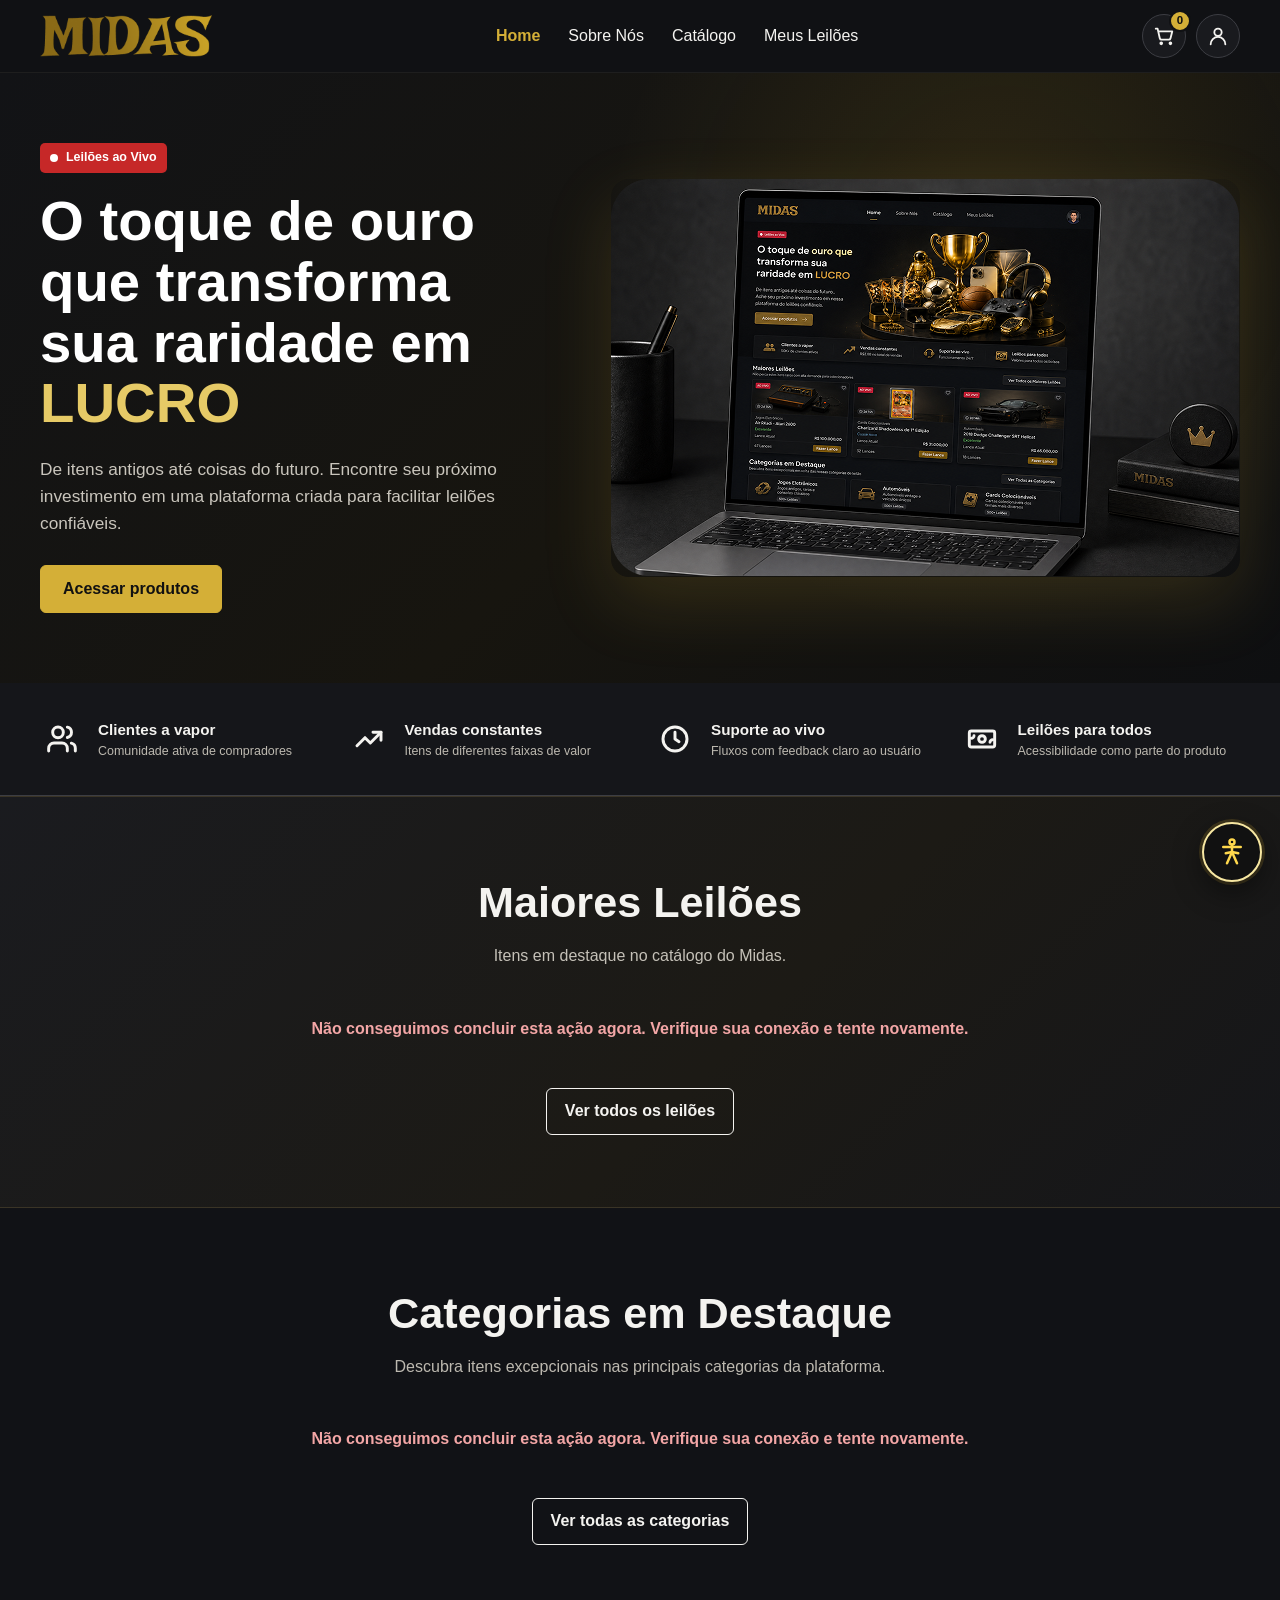
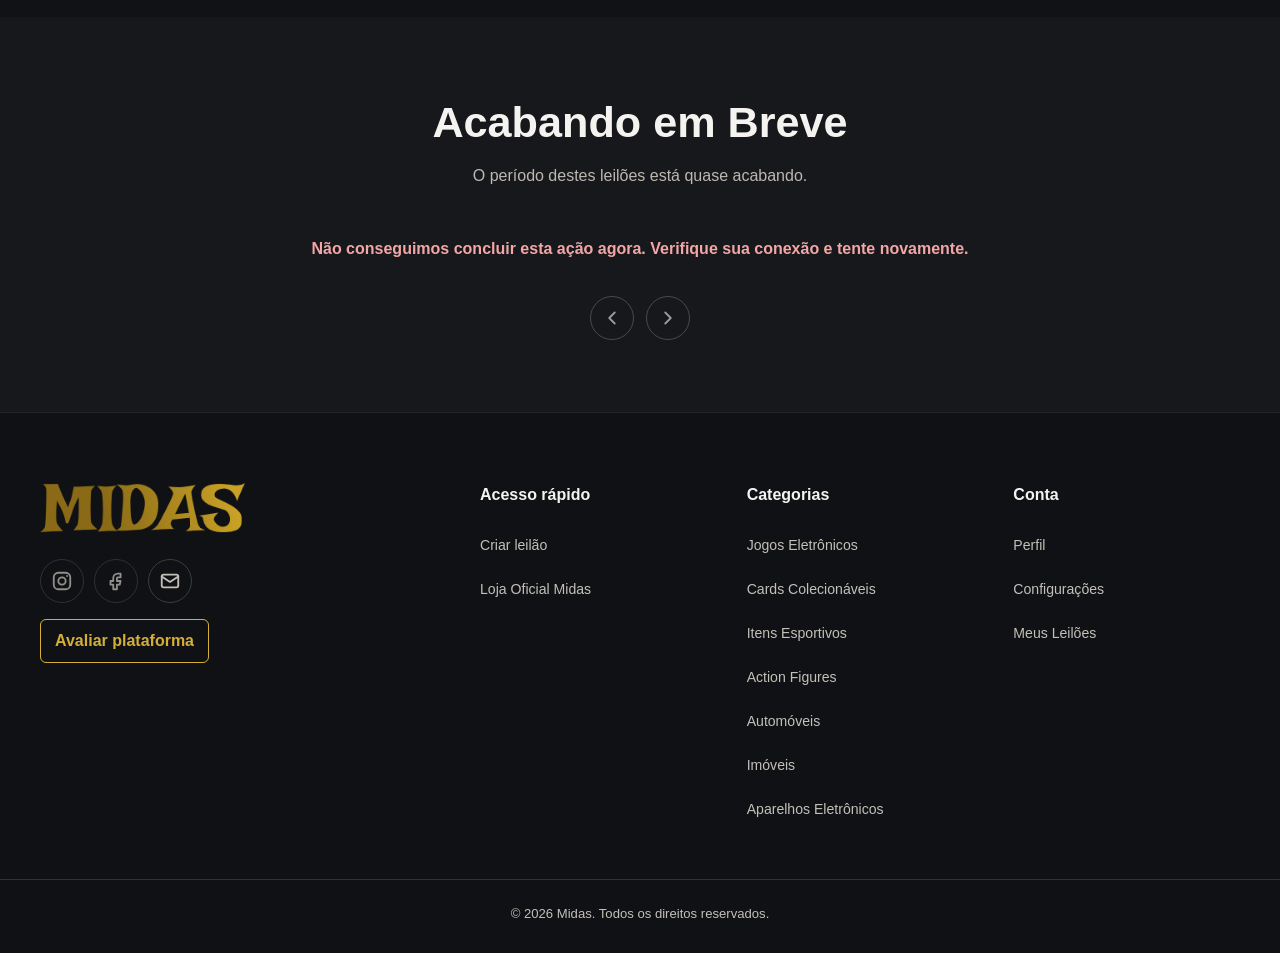
==== commit 9c15e04c: "fix: ajusta interface e corrige fluxos do frontend" ====
--- a/Midas/frontend/index.html
+++ b/Midas/frontend/index.html
@@ -67,10 +67,10 @@
                     <p>O período destes leilões está quase acabando.</p>
                 </header>
                 <div class="carousel-wrapper">
-                    <div id="ending-grid" class="auctions-grid auctions-grid--carousel" aria-live="polite"></div>
+                    <div id="ending-grid" class="auctions-grid auctions-grid--carousel" tabindex="0" aria-label="Leilões acabando em breve" aria-live="polite"></div>
                     <div class="carousel-controls" aria-label="Controles do carrossel">
-                        <button class="carousel-control prev" type="button" aria-label="Ver itens anteriores" aria-controls="ending-grid"><span data-icon="chevronLeft" aria-hidden="true"></span></button>
-                        <button class="carousel-control next" type="button" aria-label="Ver próximos itens" aria-controls="ending-grid"><span data-icon="chevronRight" aria-hidden="true"></span></button>
+                        <button class="carousel-control prev" type="button" aria-label="Ver leilão anterior" aria-controls="ending-grid"><span data-icon="chevronLeft" aria-hidden="true"></span></button>
+                        <button class="carousel-control next" type="button" aria-label="Ver próximo leilão" aria-controls="ending-grid"><span data-icon="chevronRight" aria-hidden="true"></span></button>
                     </div>
                 </div>
             </div>
--- a/Midas/frontend/css/style.css
+++ b/Midas/frontend/css/style.css
@@ -14,6 +14,11 @@
     --text-muted-light: #5C5446;
     --text-muted-dark: #C3C0B8;
     --card-bg: #FFFFFF;
+    --auction-card-bg: #1B1C20;
+    --auction-card-border: #34363D;
+    --auction-card-text: #F4F3F0;
+    --auction-card-muted: #B9B6AE;
+    --auction-card-media: #121316;
     --border-color: #D7D7D7;
     --border-light: #CFC4A8;
     --border-dark: #3C3D43;
@@ -57,6 +62,11 @@
     --text-grey: #5C5446;
     --text-muted-dark: #655B48;
     --card-bg: #FFFFFF;
+    --auction-card-bg: #FFFFFF;
+    --auction-card-border: #D8CCAF;
+    --auction-card-text: #211B10;
+    --auction-card-muted: #655B48;
+    --auction-card-media: #F1E9D5;
     --border-color: #D8CCAF;
     --border-dark: #C9B98F;
     --page-bg: #FBF8F0;
@@ -87,6 +97,11 @@
     --text-grey: #FFFFFF;
     --text-muted-dark: #FFFFFF;
     --card-bg: #000000;
+    --auction-card-bg: #000000;
+    --auction-card-border: #FFFFFF;
+    --auction-card-text: #FFFFFF;
+    --auction-card-muted: #FFFFFF;
+    --auction-card-media: #111111;
     --border-dark: #FFFFFF;
     --border-color: #FFFFFF;
     --page-bg: #000000;
@@ -432,6 +447,34 @@
     background: rgba(239, 68, 68, 0.12);
 }
 
+.back-button {
+    display: inline-flex;
+    min-height: 44px;
+    align-items: center;
+    gap: 8px;
+    margin-bottom: 28px;
+    padding: 8px 0;
+    border: 0;
+    background: transparent;
+    color: var(--text-muted-dark);
+    font-weight: 800;
+}
+
+.back-button:hover {
+    color: var(--primary-gold-hover);
+}
+
+.flow-header {
+    border-bottom: 1px solid var(--border-dark);
+    background: var(--page-bg);
+}
+
+.flow-header__content {
+    display: flex;
+    min-height: 72px;
+    align-items: center;
+}
+
 .form-grid {
     display: grid;
     grid-template-columns: repeat(2, minmax(0, 1fr));
@@ -517,7 +560,16 @@
 }
 
 .form-actions {
-    margin-top: 24px;
+    margin-top: 12px;
+}
+
+form > .form-field + .form-actions {
+    margin-top: -8px;
+}
+
+.auth-form > .form-field + .btn-primary,
+.auth-form > .field-error + .btn-primary {
+    margin-top: -6px;
 }
 
 .form-status {
@@ -587,29 +639,38 @@
 
 .auction-card {
     overflow: hidden;
-    border: 1px solid var(--border-color);
+    border: 1px solid var(--auction-card-border);
     border-radius: var(--radius-md);
-    background: var(--card-bg);
-    color: var(--text-dark);
-    transition: transform 160ms ease, box-shadow 160ms ease;
+    background: var(--auction-card-bg);
+    color: var(--auction-card-text);
+    transition: transform 160ms ease, box-shadow 160ms ease, border-color 160ms ease;
 }
 
 .auction-card:hover {
+    border-color: #5B5D66;
     box-shadow: var(--shadow-card);
     transform: translateY(-3px);
 }
 
+html[data-theme='light'] .auction-card:hover {
+    border-color: #AF9860;
+}
+
 .card-media {
     position: relative;
-    height: 220px;
+    aspect-ratio: 4 / 3;
+    width: 100%;
     overflow: hidden;
-    background: #727272;
+    background: var(--auction-card-media);
 }
 
 .card-image {
+    display: block;
     width: 100%;
     height: 100%;
+    max-width: none;
     object-fit: cover;
+    object-position: center;
 }
 
 .card-badge {
@@ -630,7 +691,11 @@
 }
 
 .card-badge--closed {
-    background: #1F7A3A;
+    background: #4B5563;
+}
+
+.card-badge--pending {
+    background: #6B5317;
 }
 
 .card-wishlist,
@@ -643,15 +708,39 @@
     height: 44px;
     align-items: center;
     justify-content: center;
-    border: 1px solid #BDBDBD;
+    border: 1px solid #565860;
     border-radius: 50%;
-    background: rgba(255, 255, 255, 0.95);
-    color: #B91C1C;
-    font-size: 1.3rem;
+    background: rgba(20, 21, 25, 0.94);
+    color: #F4F3F0;
+}
+
+.card-wishlist:hover,
+.card-edit:hover {
+    border-color: var(--primary-gold);
+    color: var(--primary-gold-hover);
+}
+
+.card-wishlist--active {
+    border-color: var(--primary-gold);
+    background: #2B250E;
+    color: var(--primary-gold-hover);
 }
 
 .card-edit {
-    color: #111111;
+    color: #F4F3F0;
+}
+
+html[data-theme='light'] .card-wishlist,
+html[data-theme='light'] .card-edit {
+    border-color: #C9B98F;
+    background: rgba(255, 253, 248, 0.96);
+    color: #4F4738;
+}
+
+html[data-theme='light'] .card-wishlist--active {
+    border-color: var(--gold-ink);
+    background: #FFF3C4;
+    color: #745C00;
 }
 
 .card-timer {
@@ -660,19 +749,26 @@
     left: 12px;
     min-height: 28px;
     padding: 5px 9px;
+    border: 1px solid #4B4D55;
     border-radius: 999px;
-    background: #FFFFFF;
-    color: #111111;
+    background: rgba(16, 17, 20, 0.92);
+    color: #F4F3F0;
     font-size: 0.75rem;
     font-weight: 700;
 }
 
+html[data-theme='light'] .card-timer {
+    border-color: #D8CCAF;
+    background: rgba(255, 253, 248, 0.95);
+    color: #211B10;
+}
+
 .card-content {
     padding: 16px;
 }
 
 .card-category {
-    color: #555555;
+    color: var(--auction-card-muted);
     font-size: 0.8rem;
 }
 
@@ -699,7 +795,7 @@
 .bid-label {
     display: block;
     margin-bottom: 2px;
-    color: #5B5B5B;
+    color: var(--auction-card-muted);
     font-size: 0.78rem;
 }
 
@@ -711,8 +807,8 @@
 .card-footer {
     margin-top: 12px;
     padding-top: 10px;
-    border-top: 1px solid var(--border-color);
-    color: #575757;
+    border-top: 1px solid var(--auction-card-border);
+    color: var(--auction-card-muted);
     font-size: 0.78rem;
 }
 
@@ -946,10 +1042,6 @@
     .filters-panel,
     .auctions-grid {
         grid-template-columns: 1fr;
-    }
-
-    .card-media {
-        height: 210px;
     }
 
     .rating-options {
@@ -1100,10 +1192,22 @@
 }
 
 .card-buy-now-hint {
-    margin-top: 10px;
-    color: #624B00;
-    font-size: 0.8rem;
+    display: inline-flex;
+    width: fit-content;
+    margin: 10px 0 16px;
+    padding: 5px 9px;
+    border: 1px solid #5E542D;
+    border-radius: 999px;
+    background: #26220F;
+    color: #E8D47A;
+    font-size: 0.78rem;
     font-weight: 700;
+}
+
+html[data-theme='light'] .card-buy-now-hint {
+    border-color: #C7AE59;
+    background: #FFF5D4;
+    color: #5D4700;
 }
 
 
@@ -1451,3 +1555,13 @@
 html[data-theme='light'][data-contrast='high'] .navbar .nav-links a {
     color: #FFFFFF;
 }
+
+[data-theme="light"] .card-badge--closed {
+    background: #4B5563;
+    color: #FFFFFF;
+}
+
+[data-theme="light"] .card-badge--pending {
+    background: #7A5B12;
+    color: #FFFFFF;
+}
--- a/Midas/frontend/css/home.css
+++ b/Midas/frontend/css/home.css
@@ -82,10 +82,13 @@
 .category-card a { display: inline-flex; width: fit-content; min-height: 44px; align-items: center; margin-top: 6px; color: #E6CA66; font-weight: 800; text-decoration: underline; text-underline-offset: 3px; }
 .section-footer { display: flex; justify-content: center; margin-top: 34px; }
 .carousel-wrapper { position: relative; }
-.auctions-grid--carousel { display: grid; grid-auto-columns: minmax(280px, 1fr); grid-auto-flow: column; grid-template-columns: none; overflow-x: auto; scroll-snap-type: x mandatory; scrollbar-width: thin; }
+.auctions-grid--carousel { display: grid; grid-auto-columns: minmax(280px, 1fr); grid-auto-flow: column; grid-template-columns: none; overflow-x: auto; scroll-snap-type: x mandatory; scrollbar-width: none; }
+.auctions-grid--carousel::-webkit-scrollbar { display: none; }
 .auctions-grid--carousel > * { scroll-snap-align: start; }
 .carousel-controls { display: flex; justify-content: center; gap: 12px; margin-top: 22px; }
-.carousel-control { display: grid; width: 44px; height: 44px; place-items: center; border: 1px solid #6D6A61; border-radius: 50%; background: transparent; color: #F4F3F0; }
+.carousel-control { display: grid; width: 44px; height: 44px; place-items: center; padding: 0; border: 1px solid #6D6A61; border-radius: 50%; background: transparent; color: #F4F3F0; }
+.carousel-control > span { display: grid; width: 100%; height: 100%; place-items: center; line-height: 0; }
+.carousel-control svg { display: block; width: 22px; height: 22px; }
 
 html[data-theme='light'] .home-page { background: #FFFDF8; color: #211B10; }
 html[data-theme='light'] .kpis { border-bottom-color: #DED3B7; background: #FFFDF8; }
